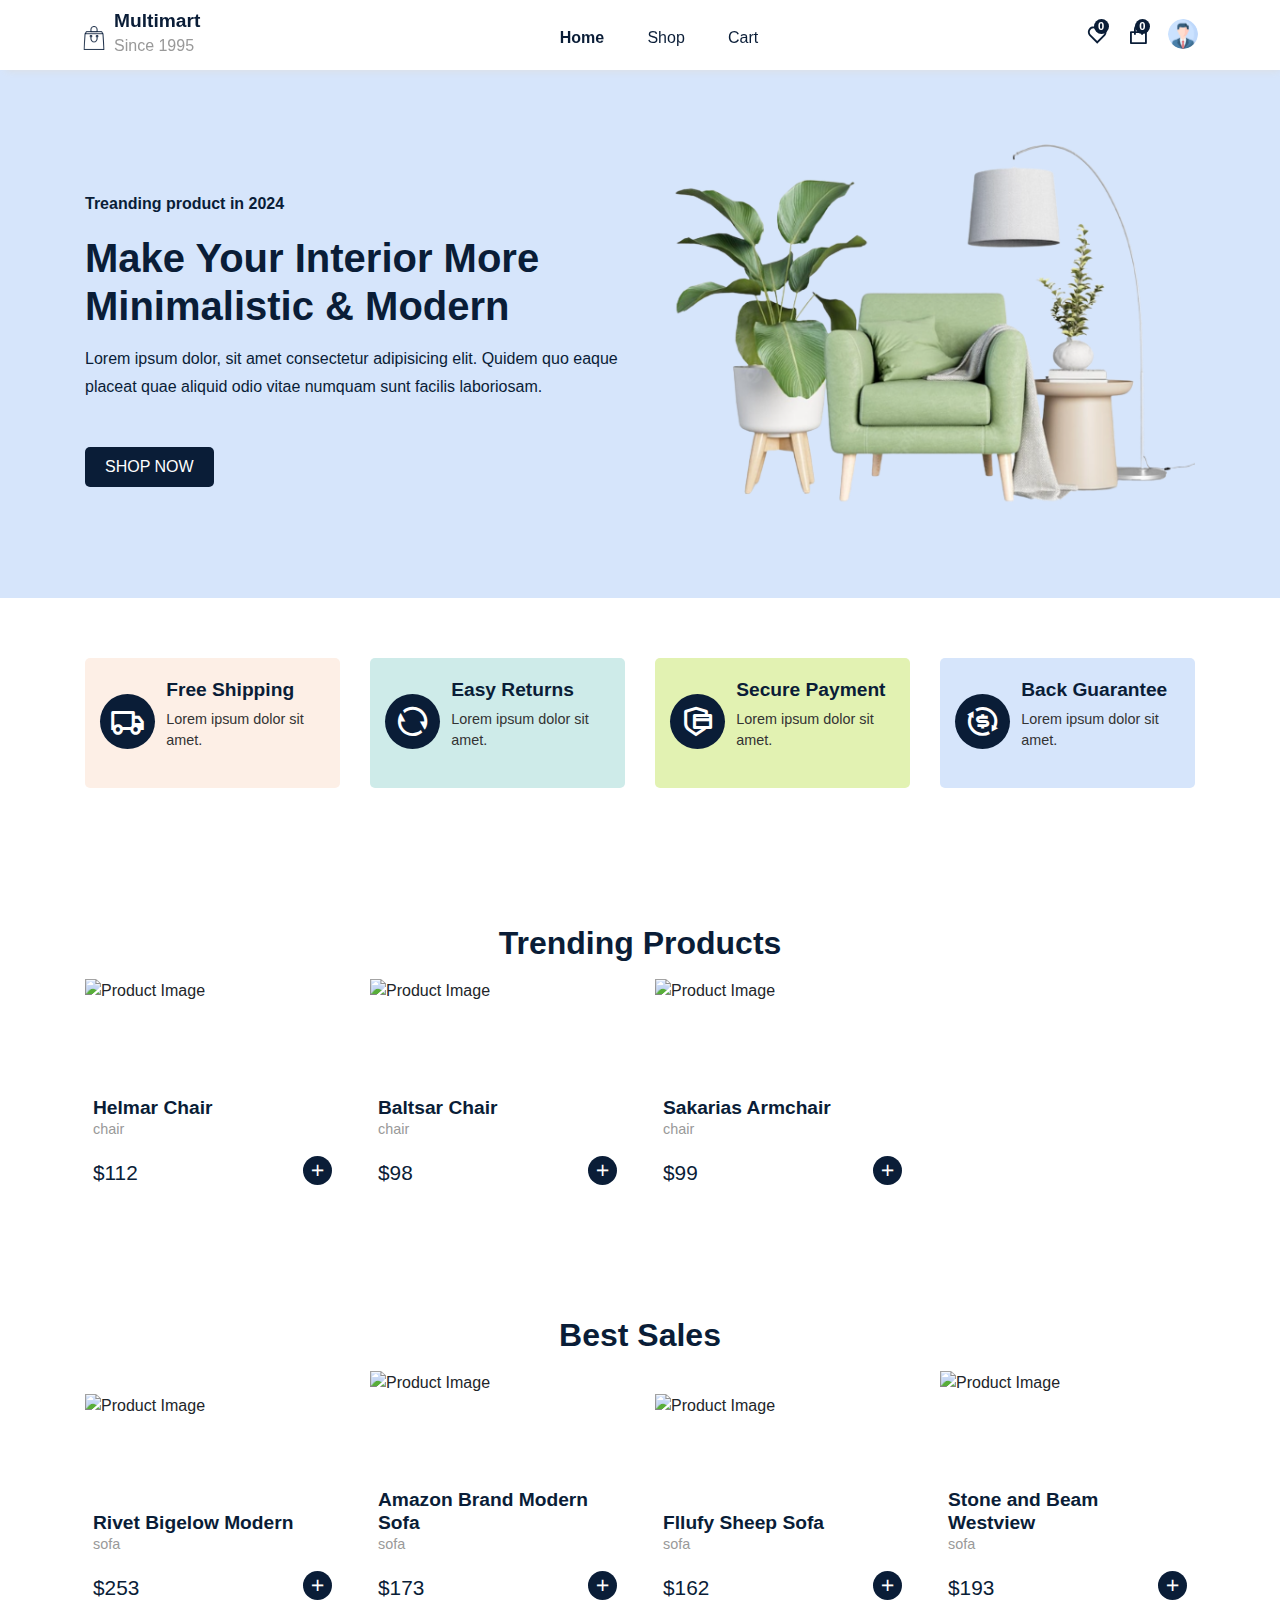
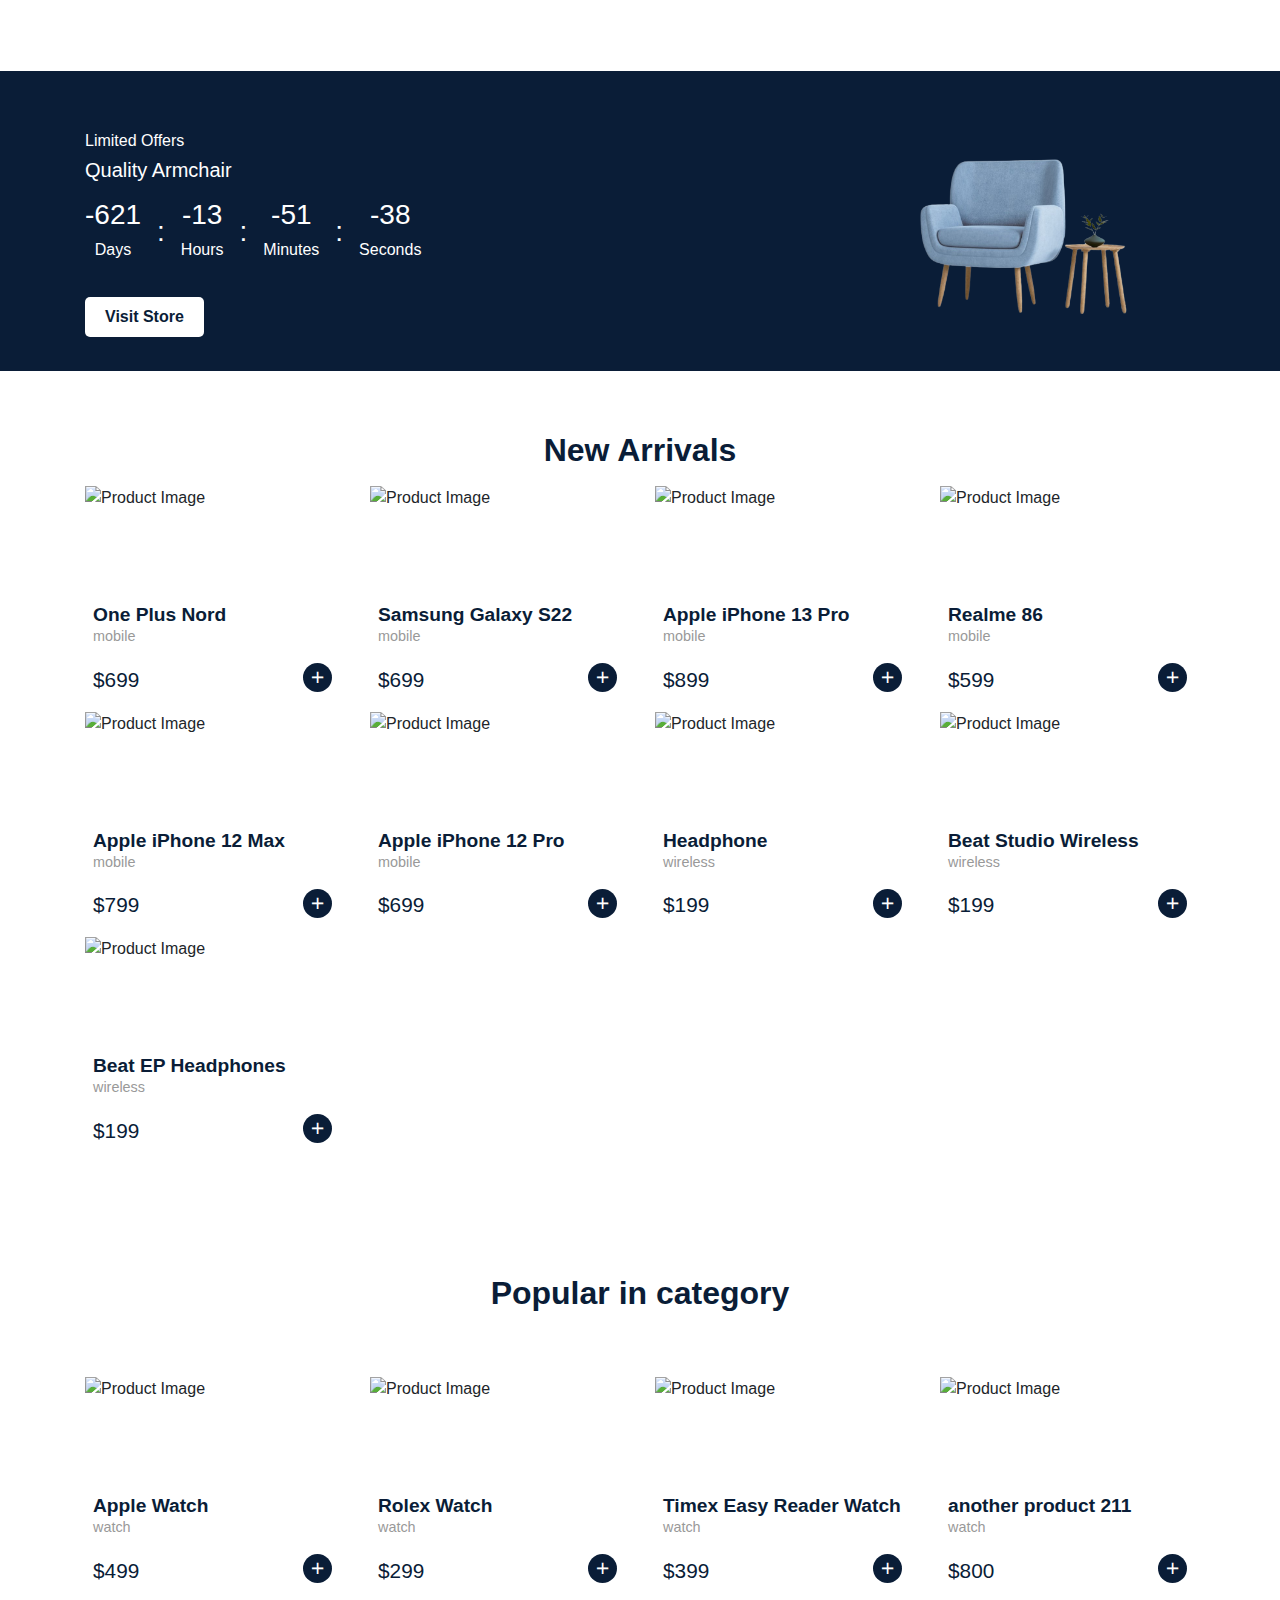
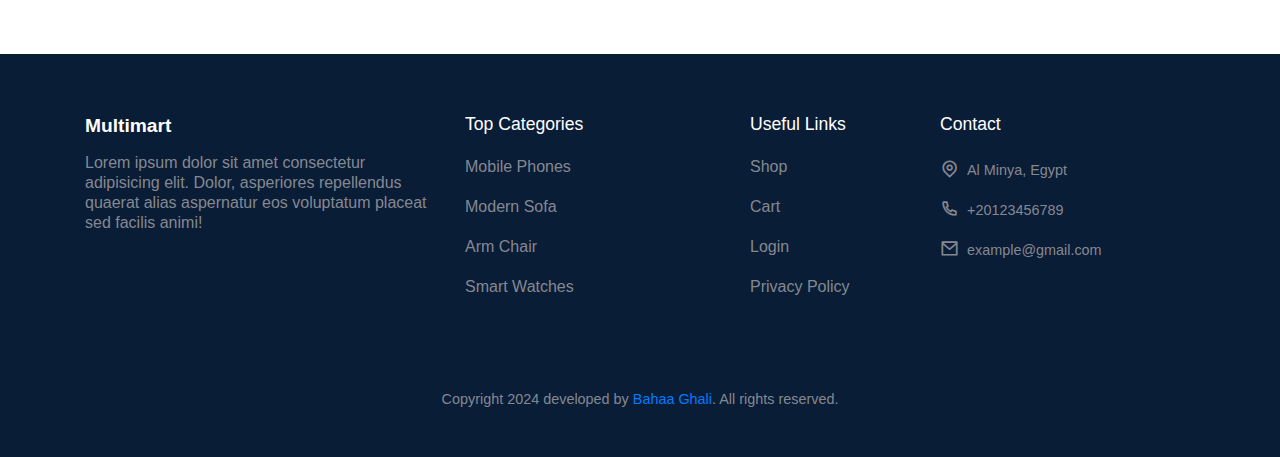
==== index.html @ d494d26a "first commit" ====
<!DOCTYPE html>
<html lang="en">
  <head>
    <meta charset="utf-8" />
    <meta http-equiv="X-UA-Compatible" content="IE=edge" />
    <meta name="viewport" content="width=device-width, initial-scale=1" />
    <title>Multimart</title>

    <link rel="stylesheet" href="./css/styles.css" />

    <!-- Bootstrap -->
    <link href="css/bootstrap-4.3.1.css" rel="stylesheet" />
  </head>
  <body>
    <div id="root">
      <header class="header sticky__header">
        <div class="container">
          <div class="row">
            <div class="nav__wrapper">
              <div class="logo">
                <a class="" href="/"
                  ><img src="./images/eco-logo-a306e1bc.png" alt="Logo" />
                  <div>
                    <h1>Multimart</h1>
                    <p>Since 1995</p>
                  </div></a
                >
              </div>
              <div class="navigation">
                <ul class="menu__links slide-left">
                  <li class="nav__item">
                    <a
                      class="nav_active"
                      href="./index.html"
                      aria-current="page"
                      >Home</a
                    >
                  </li>
                  <li class="nav__item">
                    <a class="" href="./product.html">Shop</a>
                  </li>
                  <li class="nav__item">
                    <a class="" href="./cart.html">Cart</a>
                  </li>
                </ul>
              </div>
              <div class="nav__icons">
                <span class="fav__icon"
                  ><i class="ri-heart-line"></i
                  ><span class="badge">0</span></span
                ><span class="cart__icon"
                  ><i class="ri-shopping-bag-line"></i
                  ><span class="badge">0</span></span
                >
                <div class="profile">
                  <img
                    class="profile__picture"
                    src="[data-uri]"
                    alt="user image"
                  />
                  <div class="profile__actions">
                    <div
                      class="d-flex flex-column align-items-center justify-content-center"
                    >
                      <a class="text-dark" href="/dashboard">Dashboard</a
                      ><a class="text-dark" href="/profile">Profile</a
                      ><span>Logout</span>
                    </div>
                  </div>
                </div>
                <div class="mobile__menu">
                  <span><i class="ri-menu-line"></i></span>
                </div>
              </div>
            </div>
          </div>
        </div>
      </header>
      <main id="main">
        <div class="w-100">
          <section class="hero__section">
            <div class="container">
              <div class="row">
                <div class="col-md-6 col-lg-6">
                  <div class="hero__content">
                    <p class="hero__subtitle">Treanding product in 2024</p>
                    <h2>Make Your Interior More Minimalistic &amp; Modern</h2>
                    <p>
                      Lorem ipsum dolor, sit amet consectetur adipisicing elit.
                      Quidem quo eaque placeat quae aliquid odio vitae numquam
                      sunt facilis laboriosam.
                    </p>
                    <button class="buy__btn">
                      <a href="../product.html">SHOP NOW</a>
                    </button>
                  </div>
                </div>
                <div class="col-md-6 col-lg-6">
                  <div class="hero__image">
                    <img src="./images/hero-img-7826afdb.png" alt="Hero" />
                  </div>
                </div>
              </div>
            </div>
          </section>
          <section class="services">
            <div class="container">
              <div class="row">
                <div class="col-md-4 col-lg-3">
                  <div
                    class="service__item"
                    style="background: rgb(253, 239, 230); transform: none"
                  >
                    <span><i class="ri-truck-line"></i></span>
                    <div>
                      <h3>Free Shipping</h3>
                      <p>Lorem ipsum dolor sit amet.</p>
                    </div>
                  </div>
                </div>
                <div class="col-md-4 col-lg-3">
                  <div
                    class="service__item"
                    style="background: rgb(206, 235, 233); transform: none"
                  >
                    <span><i class="ri-refresh-line"></i></span>
                    <div>
                      <h3>Easy Returns</h3>
                      <p>Lorem ipsum dolor sit amet.</p>
                    </div>
                  </div>
                </div>
                <div class="col-md-4 col-lg-3">
                  <div
                    class="service__item"
                    style="background: rgb(226, 242, 178); transform: none"
                  >
                    <span><i class="ri-secure-payment-line"></i></span>
                    <div>
                      <h3>Secure Payment</h3>
                      <p>Lorem ipsum dolor sit amet.</p>
                    </div>
                  </div>
                </div>
                <div class="col-md-4 col-lg-3">
                  <div
                    class="service__item"
                    style="background: rgb(214, 229, 251); transform: none"
                  >
                    <span><i class="ri-exchange-dollar-line"></i></span>
                    <div>
                      <h3>Back Guarantee</h3>
                      <p>Lorem ipsum dolor sit amet.</p>
                    </div>
                  </div>
                </div>
              </div>
            </div>
          </section>
          <section class="trending__products">
            <div class="container">
              <div class="row">
                <div class="text-center col-lg-12">
                  <h2 class="section__title">Trending Products</h2>
                </div>
                <div class="col-12 col-sm-12 col-md-6 col-lg-3">
                  <div class="product__card mt-2">
                    <a href="./product.html"
                      ><div class="product__img">
                        <img
                          src="https://firebasestorage.googleapis.com/v0/b/e-commerce-91a1b.appspot.com/o/productsImages%2F1693395937665arm-chair-03.jpg?alt=media&amp;token=f6a2b152-800f-4f11-a891-ba147965f013"
                          alt="Product Image"
                        />
                      </div>
                      <div class="p-2 product__info">
                        <h3 class="product__name">Helmar Chair</h3>
                        <p>chair</p>
                      </div></a
                    >
                    <div
                      class="product__card-bottom d-flex align-items-center justify-content-between p-2"
                    >
                      <span class="price">$112</span
                      ><span><i class="ri-add-line"></i></span>
                    </div>
                  </div>
                </div>
                <div class="col-12 col-sm-12 col-md-6 col-lg-3">
                  <div class="product__card mt-2">
                    <a href="./product.html"
                      ><div class="product__img">
                        <img
                          src="https://firebasestorage.googleapis.com/v0/b/e-commerce-91a1b.appspot.com/o/productsImages%2F1693251483175arm-chair-02.jpg?alt=media&amp;token=2dd3f9cd-24d6-4dde-8e09-1a297367a5bf"
                          alt="Product Image"
                        />
                      </div>
                      <div class="p-2 product__info">
                        <h3 class="product__name">Baltsar Chair</h3>
                        <p>chair</p>
                      </div></a
                    >
                    <div
                      class="product__card-bottom d-flex align-items-center justify-content-between p-2"
                    >
                      <span class="price">$98</span
                      ><span><i class="ri-add-line"></i></span>
                    </div>
                  </div>
                </div>
                <div class="col-12 col-sm-12 col-md-6 col-lg-3">
                  <div class="product__card mt-2">
                    <a href="./product.html"
                      ><div class="product__img">
                        <img
                          src="https://firebasestorage.googleapis.com/v0/b/e-commerce-91a1b.appspot.com/o/productsImages%2F1693251686055arm-chair-01.jpg?alt=media&amp;token=fb3a69cb-6d81-46ad-990a-b9d401199bde"
                          alt="Product Image"
                        />
                      </div>
                      <div class="p-2 product__info">
                        <h3 class="product__name">Sakarias Armchair</h3>
                        <p>chair</p>
                      </div></a
                    >
                    <div
                      class="product__card-bottom d-flex align-items-center justify-content-between p-2"
                    >
                      <span class="price">$99</span
                      ><span><i class="ri-add-line"></i></span>
                    </div>
                  </div>
                </div>
              </div>
            </div>
          </section>
          <section class="beat__sales">
            <div class="container">
              <div class="row">
                <div class="text-center col-lg-12">
                  <h2 class="section__title">Best Sales</h2>
                </div>
              </div>
              <div class="align-items-end row">
                <div class="col-12 col-sm-12 col-md-6 col-lg-3">
                  <div class="product__card mt-2">
                    <a href="./product.html"
                      ><div class="product__img">
                        <img
                          src="https://firebasestorage.googleapis.com/v0/b/e-commerce-91a1b.appspot.com/o/productsImages%2F1692961742061double-sofa-02.png?alt=media&amp;token=f8c33480-b002-4319-b727-5184b94c9de2"
                          alt="Product Image"
                        />
                      </div>
                      <div class="p-2 product__info">
                        <h3 class="product__name">Rivet Bigelow Modern</h3>
                        <p>sofa</p>
                      </div></a
                    >
                    <div
                      class="product__card-bottom d-flex align-items-center justify-content-between p-2"
                    >
                      <span class="price">$253</span
                      ><span><i class="ri-add-line"></i></span>
                    </div>
                  </div>
                </div>
                <div class="col-12 col-sm-12 col-md-6 col-lg-3">
                  <div class="product__card mt-2">
                    <a href="./product.html"
                      ><div class="product__img">
                        <img
                          src="https://firebasestorage.googleapis.com/v0/b/e-commerce-91a1b.appspot.com/o/productsImages%2F1692962362845double-sofa-03.png?alt=media&amp;token=ad70284c-a3d9-4fbc-bb5e-ccf4c8d207ca"
                          alt="Product Image"
                        />
                      </div>
                      <div class="p-2 product__info">
                        <h3 class="product__name">Amazon Brand Modern Sofa</h3>
                        <p>sofa</p>
                      </div></a
                    >
                    <div
                      class="product__card-bottom d-flex align-items-center justify-content-between p-2"
                    >
                      <span class="price">$173</span
                      ><span><i class="ri-add-line"></i></span>
                    </div>
                  </div>
                </div>
                <div class="col-12 col-sm-12 col-md-6 col-lg-3">
                  <div class="product__card mt-2">
                    <a href="./product.html"
                      ><div class="product__img">
                        <img
                          src="https://firebasestorage.googleapis.com/v0/b/e-commerce-91a1b.appspot.com/o/productsImages%2F1692962439549single-sofa-01.jpg?alt=media&amp;token=3a311dee-6137-497f-94de-a88d076121fd"
                          alt="Product Image"
                        />
                      </div>
                      <div class="p-2 product__info">
                        <h3 class="product__name">Fllufy Sheep Sofa</h3>
                        <p>sofa</p>
                      </div></a
                    >
                    <div
                      class="product__card-bottom d-flex align-items-center justify-content-between p-2"
                    >
                      <span class="price">$162</span
                      ><span><i class="ri-add-line"></i></span>
                    </div>
                  </div>
                </div>
                <div class="col-12 col-sm-12 col-md-6 col-lg-3">
                  <div class="product__card mt-2">
                    <a href="./product.html"
                      ><div class="product__img">
                        <img
                          src="https://firebasestorage.googleapis.com/v0/b/e-commerce-91a1b.appspot.com/o/productsImages%2F1692961671061double-sofa-01.png?alt=media&amp;token=c4742d11-38fd-4f31-b24f-17ab1e31d6d8"
                          alt="Product Image"
                        />
                      </div>
                      <div class="p-2 product__info">
                        <h3 class="product__name">Stone and Beam Westview</h3>
                        <p>sofa</p>
                      </div></a
                    >
                    <div
                      class="product__card-bottom d-flex align-items-center justify-content-between p-2"
                    >
                      <span class="price">$193</span
                      ><span><i class="ri-add-line"></i></span>
                    </div>
                  </div>
                </div>
              </div>
            </div>
          </section>
          <section class="timer__count">
            <div class="container">
              <div class="row">
                <div class="col-md-12 col-lg-6">
                  <div class="clock__top-content">
                    <h4 class="text-white fs-6 mb-2">Limited Offers</h4>
                    <h3 class="text-white fs-5 mb-3">Quality Armchair</h3>
                  </div>
                  <div class="clock__wrapper d-flex align-items-center gap-3">
                    <div class="clock__data d-flex align-items-center gap-3">
                      <div class="text-center">
                        <h1 class="text-white fs-3" id="offer-days">196</h1>
                        <h5 class="text-white fs-6">Days</h5>
                      </div>
                      <span class="text-white fs-3">:</span>
                    </div>
                    <div class="clock__data d-flex align-items-center gap-3">
                      <div class="text-center">
                        <h1 class="text-white fs-3" id="offer-hours">4</h1>
                        <h5 class="text-white fs-6">Hours</h5>
                      </div>
                      <span class="text-white fs-3">:</span>
                    </div>
                    <div class="clock__data d-flex align-items-center gap-3">
                      <div class="text-center">
                        <h1 class="text-white fs-3" id="offer-minutes">7</h1>
                        <h5 class="text-white fs-6">Minutes</h5>
                      </div>
                      <span class="text-white fs-3">:</span>
                    </div>
                    <div class="clock__data d-flex align-items-center gap-3">
                      <div class="text-center">
                        <h1 class="text-white fs-3" id="offer-seconds">45</h1>
                        <h5 class="text-white fs-6">Seconds</h5>
                      </div>
                    </div>
                  </div>
                  <button class="buy__btn store__btn">
                    <a href="../product.html">Visit Store</a>
                  </button>
                </div>
                <div class="text-end counter__img col-md-6 col-lg-6">
                  <img src="./images/counter-timer-img-c535bdc4.png" alt="" />
                </div>
              </div>
            </div>
          </section>
          <section class="new__arrivals">
            <div class="container">
              <div class="row">
                <div class="text-center col-lg-12">
                  <h2 class="section__title">New Arrivals</h2>
                </div>
              </div>
              <div class="align-items-end row">
                <div class="col-12 col-sm-12 col-md-6 col-lg-3">
                  <div class="product__card mt-2">
                    <a href="./product.html"
                      ><div class="product__img">
                        <img
                          src="https://firebasestorage.googleapis.com/v0/b/e-commerce-91a1b.appspot.com/o/productsImages%2F1693396210504phone-04.jpg?alt=media&amp;token=8b0c11f5-ae0f-47ce-80d2-d763c964e307"
                          alt="Product Image"
                        />
                      </div>
                      <div class="p-2 product__info">
                        <h3 class="product__name">One Plus Nord</h3>
                        <p>mobile</p>
                      </div></a
                    >
                    <div
                      class="product__card-bottom d-flex align-items-center justify-content-between p-2"
                    >
                      <span class="price">$699</span
                      ><span><i class="ri-add-line"></i></span>
                    </div>
                  </div>
                </div>
                <div class="col-12 col-sm-12 col-md-6 col-lg-3">
                  <div class="product__card mt-2">
                    <a href="./product.html"
                      ><div class="product__img">
                        <img
                          src="https://firebasestorage.googleapis.com/v0/b/e-commerce-91a1b.appspot.com/o/productsImages%2F1693430734939phone-06.jpg?alt=media&amp;token=e3c28368-eb04-4455-b480-e70a89002007"
                          alt="Product Image"
                          style="transform: none"
                        />
                      </div>
                      <div class="p-2 product__info">
                        <h3 class="product__name">Samsung Galaxy S22</h3>
                        <p>mobile</p>
                      </div></a
                    >
                    <div
                      class="product__card-bottom d-flex align-items-center justify-content-between p-2"
                    >
                      <span class="price">$699</span
                      ><span><i class="ri-add-line"></i></span>
                    </div>
                  </div>
                </div>
                <div class="col-12 col-sm-12 col-md-6 col-lg-3">
                  <div class="product__card mt-2">
                    <a href="./product.html"
                      ><div class="product__img">
                        <img
                          src="https://firebasestorage.googleapis.com/v0/b/e-commerce-91a1b.appspot.com/o/productsImages%2F1693396280324phone-05.jpg?alt=media&amp;token=99e49997-ab54-41ed-83cc-569118776b0b"
                          alt="Product Image"
                        />
                      </div>
                      <div class="p-2 product__info">
                        <h3 class="product__name">Apple iPhone 13 Pro</h3>
                        <p>mobile</p>
                      </div></a
                    >
                    <div
                      class="product__card-bottom d-flex align-items-center justify-content-between p-2"
                    >
                      <span class="price">$899</span
                      ><span><i class="ri-add-line"></i></span>
                    </div>
                  </div>
                </div>
                <div class="col-12 col-sm-12 col-md-6 col-lg-3">
                  <div class="product__card mt-2">
                    <a href="./product.html"
                      ><div class="product__img">
                        <img
                          src="https://firebasestorage.googleapis.com/v0/b/e-commerce-91a1b.appspot.com/o/productsImages%2F1693396124672phone-03.png?alt=media&amp;token=476181db-13f8-48a9-841e-f10e249ec6bf"
                          alt="Product Image"
                        />
                      </div>
                      <div class="p-2 product__info">
                        <h3 class="product__name">Realme 86</h3>
                        <p>mobile</p>
                      </div></a
                    >
                    <div
                      class="product__card-bottom d-flex align-items-center justify-content-between p-2"
                    >
                      <span class="price">$599</span
                      ><span><i class="ri-add-line"></i></span>
                    </div>
                  </div>
                </div>
                <div class="col-12 col-sm-12 col-md-6 col-lg-3">
                  <div class="product__card mt-2">
                    <a href="./product.html"
                      ><div class="product__img">
                        <img
                          src="https://firebasestorage.googleapis.com/v0/b/e-commerce-91a1b.appspot.com/o/productsImages%2F1693396035411phone-02.jpg?alt=media&amp;token=55eab9e8-fa0e-48db-9dfe-7f6ff5a093e9"
                          alt="Product Image"
                          style="transform: none"
                        />
                      </div>
                      <div class="p-2 product__info">
                        <h3 class="product__name">Apple iPhone 12 Max</h3>
                        <p>mobile</p>
                      </div></a
                    >
                    <div
                      class="product__card-bottom d-flex align-items-center justify-content-between p-2"
                    >
                      <span class="price">$799</span
                      ><span><i class="ri-add-line"></i></span>
                    </div>
                  </div>
                </div>
                <div class="col-12 col-sm-12 col-md-6 col-lg-3">
                  <div class="product__card mt-2">
                    <a href="./product.html"
                      ><div class="product__img">
                        <img
                          src="https://firebasestorage.googleapis.com/v0/b/e-commerce-91a1b.appspot.com/o/productsImages%2F1692962731772phone-01.jpg?alt=media&amp;token=8739773d-3647-4511-84a4-a2b1df0309eb"
                          alt="Product Image"
                          style="transform: none"
                        />
                      </div>
                      <div class="p-2 product__info">
                        <h3 class="product__name">Apple iPhone 12 Pro</h3>
                        <p>mobile</p>
                      </div></a
                    >
                    <div
                      class="product__card-bottom d-flex align-items-center justify-content-between p-2"
                    >
                      <span class="price">$699</span
                      ><span><i class="ri-add-line"></i></span>
                    </div>
                  </div>
                </div>
                <div class="col-12 col-sm-12 col-md-6 col-lg-3">
                  <div class="product__card mt-2">
                    <a href="./product.html"
                      ><div class="product__img">
                        <img
                          src="https://firebasestorage.googleapis.com/v0/b/e-commerce-91a1b.appspot.com/o/productsImages%2F1694712515815levitating-music-headphones-display.jpg?alt=media&amp;token=28e11684-b966-4e1c-b910-54d412231d06"
                          alt="Product Image"
                        />
                      </div>
                      <div class="p-2 product__info">
                        <h3 class="product__name">Headphone</h3>
                        <p>wireless</p>
                      </div></a
                    >
                    <div
                      class="product__card-bottom d-flex align-items-center justify-content-between p-2"
                    >
                      <span class="price">$199</span
                      ><span><i class="ri-add-line"></i></span>
                    </div>
                  </div>
                </div>
                <div class="col-12 col-sm-12 col-md-6 col-lg-3">
                  <div class="product__card mt-2">
                    <a href="./product.html"
                      ><div class="product__img">
                        <img
                          src="https://firebasestorage.googleapis.com/v0/b/e-commerce-91a1b.appspot.com/o/productsImages%2F1693507217628wireless-01.png?alt=media&amp;token=61143fac-0c6b-4430-af24-e46e1b79e07b"
                          alt="Product Image"
                        />
                      </div>
                      <div class="p-2 product__info">
                        <h3 class="product__name">Beat Studio Wireless</h3>
                        <p>wireless</p>
                      </div></a
                    >
                    <div
                      class="product__card-bottom d-flex align-items-center justify-content-between p-2"
                    >
                      <span class="price">$199</span
                      ><span><i class="ri-add-line"></i></span>
                    </div>
                  </div>
                </div>
                <div class="col-12 col-sm-12 col-md-6 col-lg-3">
                  <div class="product__card mt-2">
                    <a href="./product.html"
                      ><div class="product__img">
                        <img
                          src="https://firebasestorage.googleapis.com/v0/b/e-commerce-91a1b.appspot.com/o/productsImages%2F1693507258845wireless-02.png?alt=media&amp;token=541a3668-1acb-4cba-a7ab-2f9d58446cfb"
                          alt="Product Image"
                        />
                      </div>
                      <div class="p-2 product__info">
                        <h3 class="product__name">Beat EP Headphones</h3>
                        <p>wireless</p>
                      </div></a
                    >
                    <div
                      class="product__card-bottom d-flex align-items-center justify-content-between p-2"
                    >
                      <span class="price">$199</span
                      ><span><i class="ri-add-line"></i></span>
                    </div>
                  </div>
                </div>
              </div>
            </div>
          </section>
          <section class="popular__cateory">
            <div class="container">
              <div class="row">
                <div class="text-center mb-5 col-lg-12">
                  <h2 class="section__title">Popular in category</h2>
                </div>
              </div>
              <div class="align-items-end row">
                <div class="col-12 col-sm-12 col-md-6 col-lg-3">
                  <div class="product__card mt-2">
                    <a href="./product.html"
                      ><div class="product__img">
                        <img
                          src="https://firebasestorage.googleapis.com/v0/b/e-commerce-91a1b.appspot.com/o/productsImages%2F1693507155617watch-04.jpg?alt=media&amp;token=14a631c1-f0a3-4c34-8999-838cd32e89a9"
                          alt="Product Image"
                        />
                      </div>
                      <div class="p-2 product__info">
                        <h3 class="product__name">Apple Watch</h3>
                        <p>watch</p>
                      </div></a
                    >
                    <div
                      class="product__card-bottom d-flex align-items-center justify-content-between p-2"
                    >
                      <span class="price">$499</span
                      ><span><i class="ri-add-line"></i></span>
                    </div>
                  </div>
                </div>
                <div class="col-12 col-sm-12 col-md-6 col-lg-3">
                  <div class="product__card mt-2">
                    <a href="./product.html"
                      ><div class="product__img">
                        <img
                          src="https://firebasestorage.googleapis.com/v0/b/e-commerce-91a1b.appspot.com/o/productsImages%2F1693507027622watch-01.jpg?alt=media&amp;token=b935c86a-7508-483d-a2fa-01056c2fee32"
                          alt="Product Image"
                          style="transform: none"
                        />
                      </div>
                      <div class="p-2 product__info">
                        <h3 class="product__name">Rolex Watch</h3>
                        <p>watch</p>
                      </div></a
                    >
                    <div
                      class="product__card-bottom d-flex align-items-center justify-content-between p-2"
                    >
                      <span class="price">$299</span
                      ><span><i class="ri-add-line"></i></span>
                    </div>
                  </div>
                </div>
                <div class="col-12 col-sm-12 col-md-6 col-lg-3">
                  <div class="product__card mt-2">
                    <a href="./product.html"
                      ><div class="product__img">
                        <img
                          src="https://firebasestorage.googleapis.com/v0/b/e-commerce-91a1b.appspot.com/o/productsImages%2F1693507100559watch-02.jpg?alt=media&amp;token=386506f9-48e9-4896-9c64-b60e690fe697"
                          alt="Product Image"
                          style="transform: none"
                        />
                      </div>
                      <div class="p-2 product__info">
                        <h3 class="product__name">Timex Easy Reader Watch</h3>
                        <p>watch</p>
                      </div></a
                    >
                    <div
                      class="product__card-bottom d-flex align-items-center justify-content-between p-2"
                    >
                      <span class="price">$399</span
                      ><span><i class="ri-add-line"></i></span>
                    </div>
                  </div>
                </div>
                <div class="col-12 col-sm-12 col-md-6 col-lg-3">
                  <div class="product__card mt-2">
                    <a href="./product.html"
                      ><div class="product__img">
                        <img
                          src="http://res.cloudinary.com/dtvbuahbi/image/upload/v1699961583/fchqu28mfbavyobebj1i.jpg"
                          alt="Product Image"
                        />
                      </div>
                      <div class="p-2 product__info">
                        <h3 class="product__name">another product 211</h3>
                        <p>watch</p>
                      </div></a
                    >
                    <div
                      class="product__card-bottom d-flex align-items-center justify-content-between p-2"
                    >
                      <span class="price">$800</span
                      ><span><i class="ri-add-line"></i></span>
                    </div>
                  </div>
                </div>
              </div>
            </div>
          </section>
        </div>
      </main>
      <footer>
        <div class="container">
          <div class="row">
            <div class="mb-4 col-md-6 col-lg-4">
              <div class="logo">
                <div><h1 class="text-white">Multimart</h1></div>
              </div>
              <p class="footer__text mt-3">
                Lorem ipsum dolor sit amet consectetur adipisicing elit. Dolor,
                asperiores repellendus quaerat alias aspernatur eos voluptatum
                placeat sed facilis animi!
              </p>
            </div>
            <div class="mb-4 col-md-3 col-lg-3">
              <div class="footer__quick-links">
                <h4 class="footer__quick-title">Top Categories</h4>
                <ul class="mt-3 list-group">
                  <li class="p-0 border-0 mb-3 list-group-item">
                    <a href="/index.html">Mobile Phones</a>
                  </li>
                  <li class="p-0 border-0 mb-3 list-group-item">
                    <a href="/index.html">Modern Sofa</a>
                  </li>
                  <li class="p-0 border-0 mb-3 list-group-item">
                    <a href="/index.html">Arm Chair</a>
                  </li>
                  <li class="p-0 border-0 mb-3 list-group-item">
                    <a href="/index.html">Smart Watches</a>
                  </li>
                </ul>
              </div>
            </div>
            <div class="mb-4 col-md-3 col-lg-2">
              <div class="footer__quick-links">
                <h4 class="footer__quick-title">Useful Links</h4>
                <ul class="mt-3 list-group">
                  <li class="p-0 border-0 mb-3 list-group-item">
                    <a href="./shop.html">Shop</a>
                  </li>
                  <li class="p-0 border-0 mb-3 list-group-item">
                    <a href="./cart.html">Cart</a>
                  </li>
                  <li class="p-0 border-0 mb-3 list-group-item">
                    <a href="#">Login</a>
                  </li>
                  <li class="p-0 border-0 mb-3 list-group-item">
                    <a href="/index.html">Privacy Policy</a>
                  </li>
                </ul>
              </div>
            </div>
            <div class="mb-4 col-lg-3">
              <div class="footer__quick-links">
                <h4 class="footer__quick-title">Contact</h4>
                <ul class="mt-3 footer__contact list-group">
                  <li
                    class="p-0 border-0 mb-2 d-flex align-items-center gap-2 list-group-item"
                  >
                    <span><i class="ri-map-pin-line"></i></span>
                    <p>Al Minya, Egypt</p>
                  </li>
                  <li
                    class="p-0 border-0 mb-2 d-flex align-items-center gap-2 list-group-item"
                  >
                    <span><i class="ri-phone-line"></i></span>
                    <p>+20123456789</p>
                  </li>
                  <li
                    class="p-0 border-0 mb-2 d-flex align-items-center gap-2 list-group-item"
                  >
                    <span><i class="ri-mail-line"></i></span>
                    <p>example@gmail.com</p>
                  </li>
                </ul>
              </div>
            </div>
            <div class="col-lg-12">
              <p class="footer__copyright">
                Copyright 2024 developed by
                <a target="_blank" href="https://bahaaghali000.vercel.app/"
                  >Bahaa Ghali</a
                >. All rights reserved.
              </p>
            </div>
          </div>
        </div>
      </footer>
    </div>

    <script src="./js/script.js"></script>

    <!-- jQuery (necessary for Bootstrap's JavaScript plugins) -->
    <script src="js/jquery-3.3.1.min.js"></script>

    <!-- Include all compiled plugins (below), or include individual files as needed -->
    <script src="js/popper.min.js"></script>
    <script src="js/bootstrap-4.3.1.js"></script>
  </body>
</html>
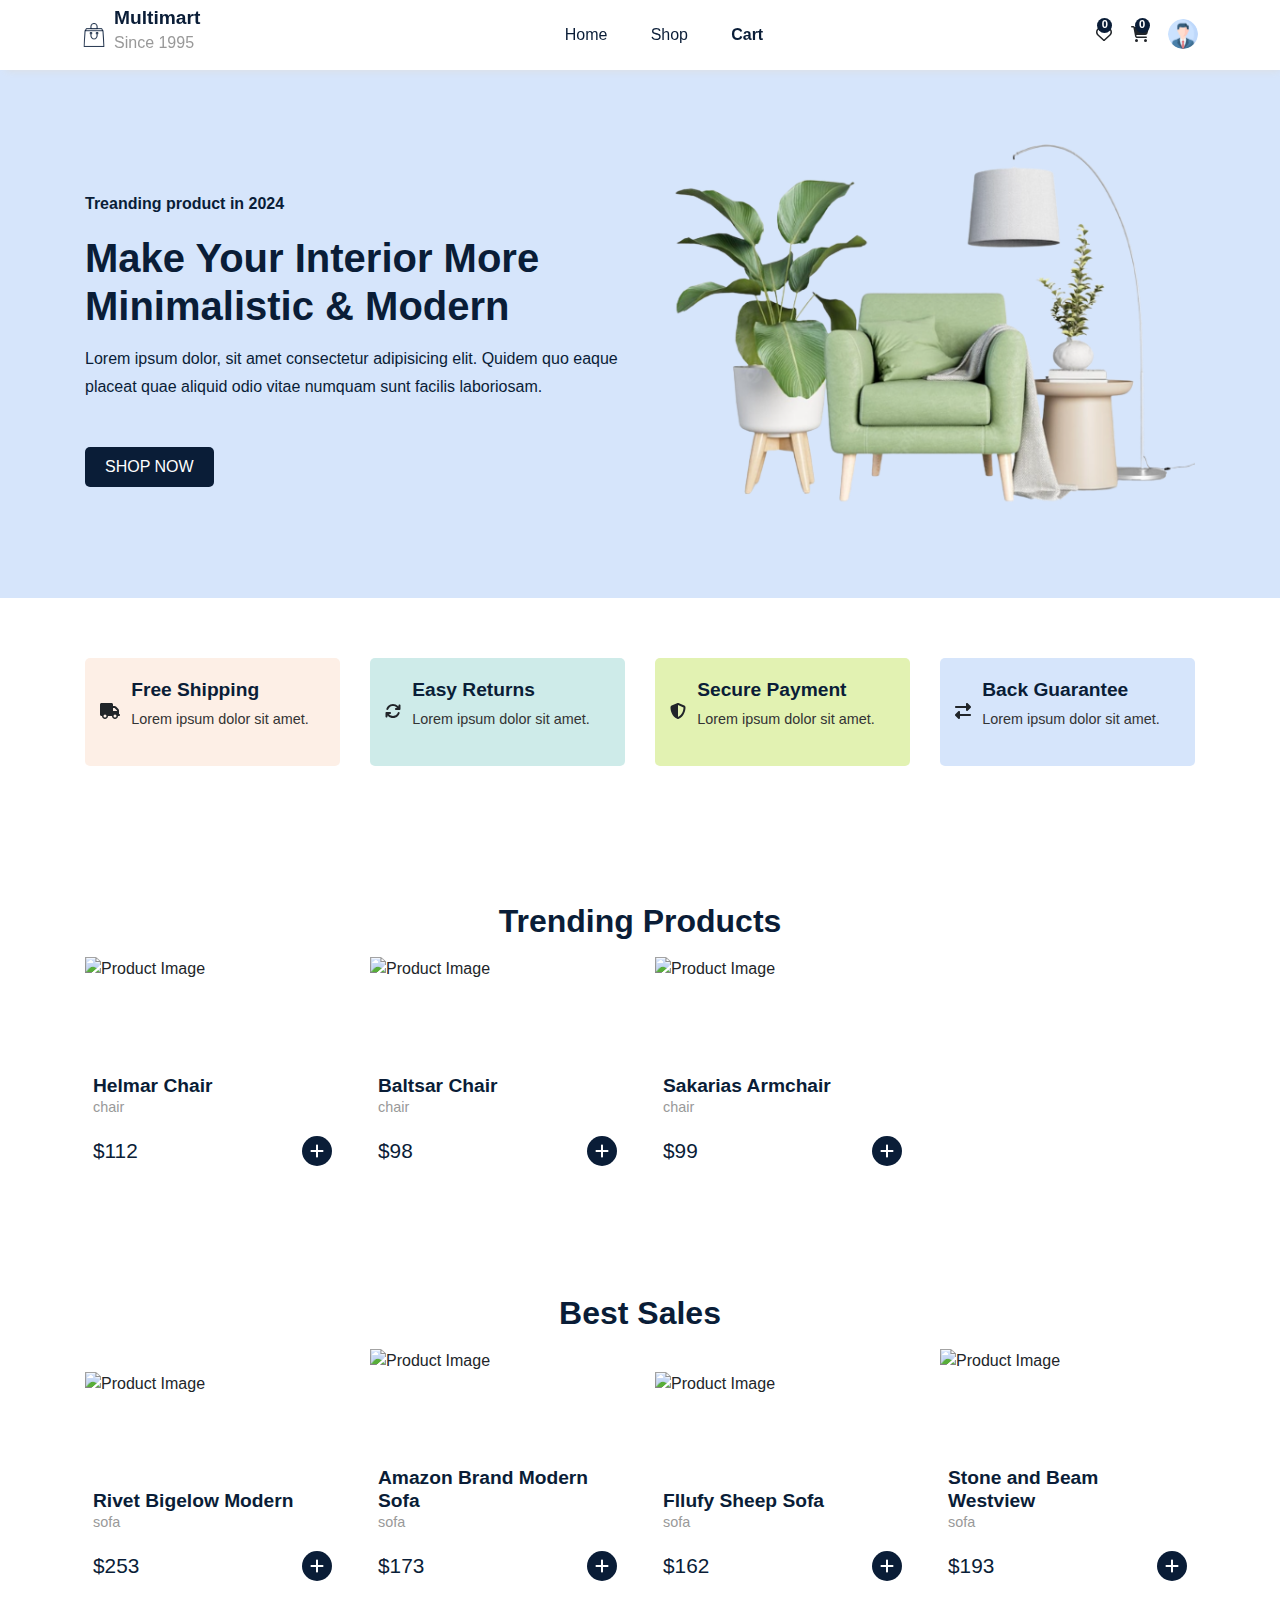
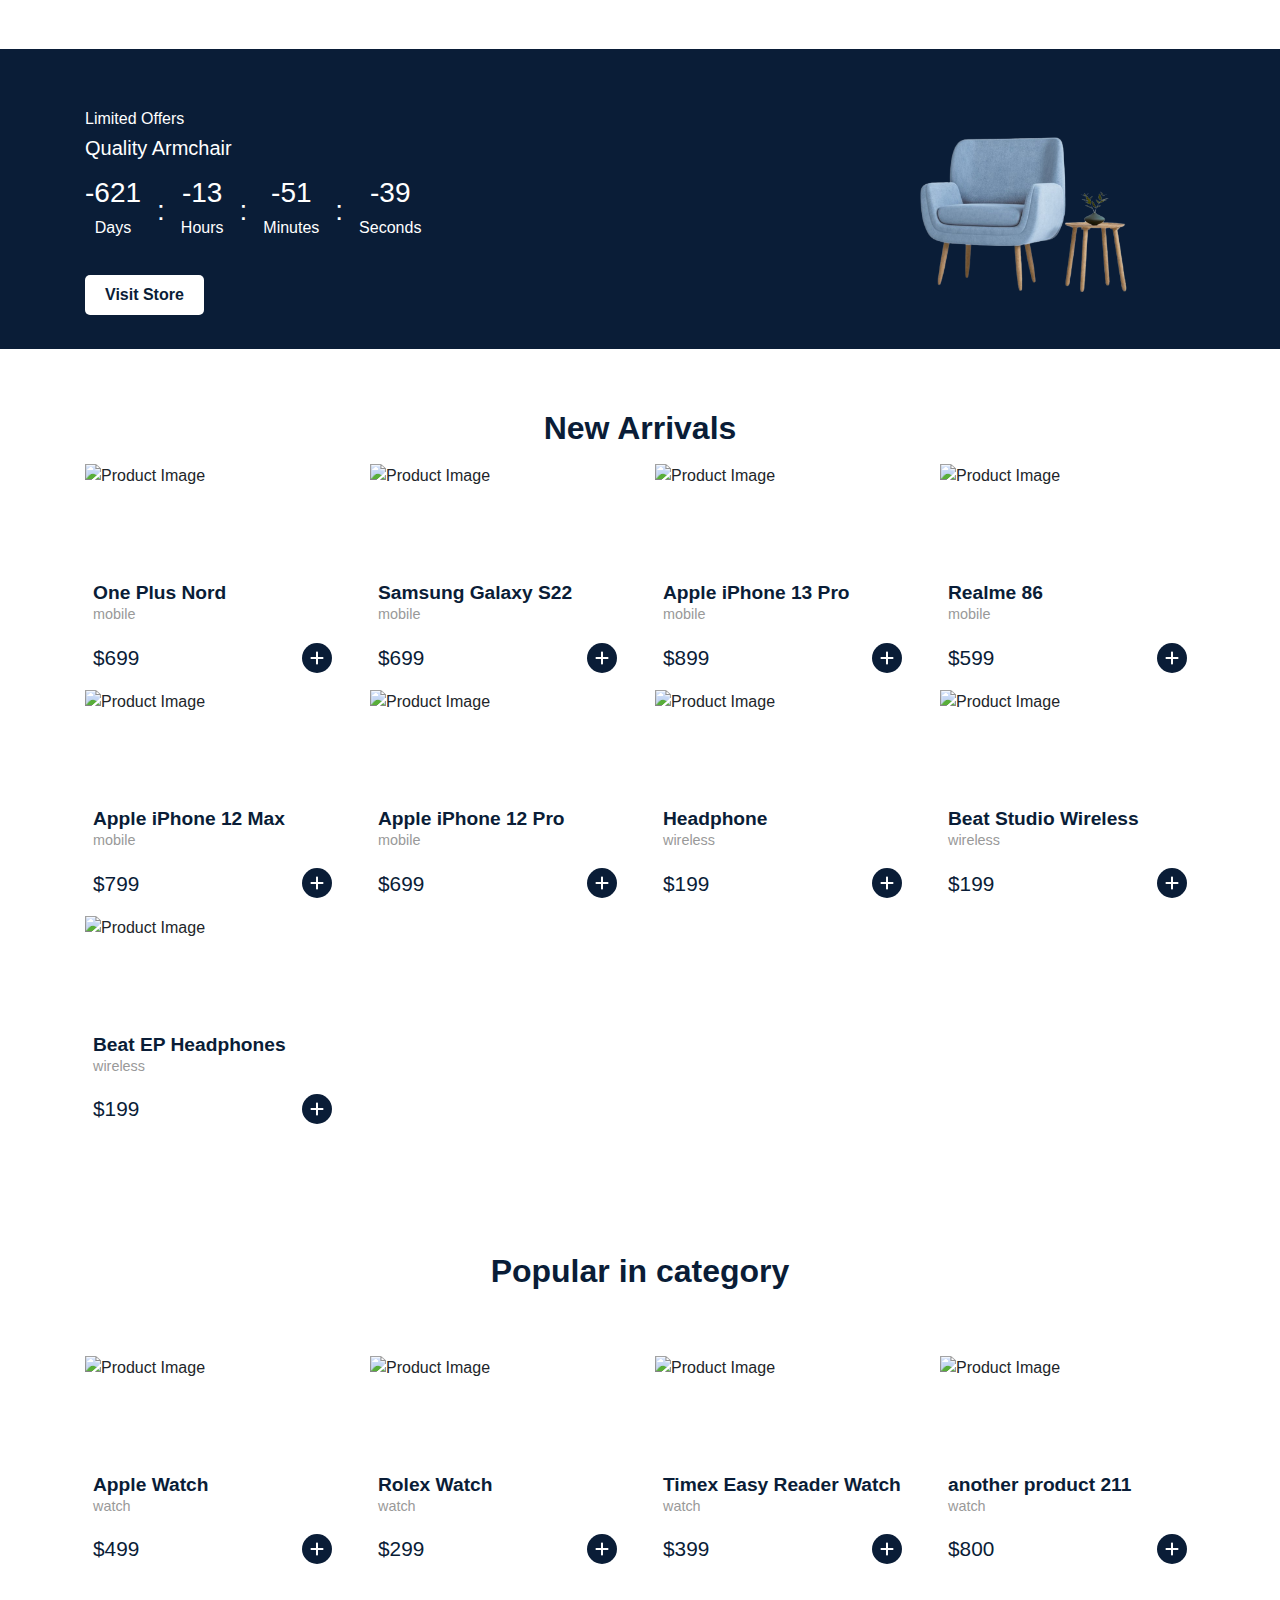
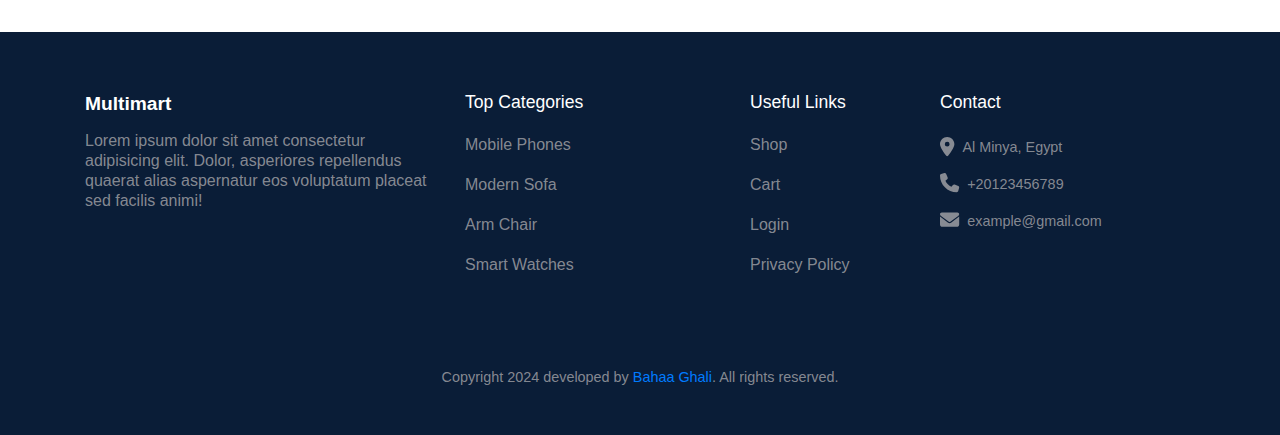
==== commit 6c6112cd: "Add FontAwesome icons" ====
--- a/index.html
+++ b/index.html
@@ -7,6 +7,7 @@
     <title>Multimart</title>
 
     <link rel="stylesheet" href="./css/styles.css" />
+    <link rel="stylesheet" href="./css/all.min.css" />
 
     <!-- Bootstrap -->
     <link href="css/bootstrap-4.3.1.css" rel="stylesheet" />
@@ -29,27 +30,24 @@
               <div class="navigation">
                 <ul class="menu__links slide-left">
                   <li class="nav__item">
-                    <a
-                      class="nav_active"
-                      href="./index.html"
-                      aria-current="page"
-                      >Home</a
-                    >
+                    <a class="" href="./index.html">Home</a>
                   </li>
                   <li class="nav__item">
-                    <a class="" href="./product.html">Shop</a>
+                    <a class="" href="./shop.html">Shop</a>
                   </li>
                   <li class="nav__item">
-                    <a class="" href="./cart.html">Cart</a>
+                    <a class="nav_active" href="./cart.html" aria-current="page"
+                      >Cart</a
+                    >
                   </li>
                 </ul>
               </div>
               <div class="nav__icons">
                 <span class="fav__icon"
-                  ><i class="ri-heart-line"></i
+                  ><i class="fa-regular fa-heart"></i
                   ><span class="badge">0</span></span
                 ><span class="cart__icon"
-                  ><i class="ri-shopping-bag-line"></i
+                  ><i class="fa-solid fa-cart-shopping"></i
                   ><span class="badge">0</span></span
                 >
                 <div class="profile">
@@ -57,14 +55,14 @@
                     class="profile__picture"
                     src="[data-uri]"
                     alt="user image"
+                    style="transform: none"
                   />
                   <div class="profile__actions">
                     <div
                       class="d-flex flex-column align-items-center justify-content-center"
                     >
-                      <a class="text-dark" href="/dashboard">Dashboard</a
-                      ><a class="text-dark" href="/profile">Profile</a
-                      ><span>Logout</span>
+                      <a class="text-dark" href="/signup">Sign up</a
+                      ><a class="text-dark" href="/login">Login</a>
                     </div>
                   </div>
                 </div>
@@ -91,7 +89,7 @@
                       sunt facilis laboriosam.
                     </p>
                     <button class="buy__btn">
-                      <a href="../product.html">SHOP NOW</a>
+                      <a href="./shop.html">SHOP NOW</a>
                     </button>
                   </div>
                 </div>
@@ -111,7 +109,7 @@
                     class="service__item"
                     style="background: rgb(253, 239, 230); transform: none"
                   >
-                    <span><i class="ri-truck-line"></i></span>
+                    <span><i class="fa-solid fa-truck"></i></span>
                     <div>
                       <h3>Free Shipping</h3>
                       <p>Lorem ipsum dolor sit amet.</p>
@@ -123,7 +121,7 @@
                     class="service__item"
                     style="background: rgb(206, 235, 233); transform: none"
                   >
-                    <span><i class="ri-refresh-line"></i></span>
+                    <span><i class="fa-solid fa-arrows-rotate"></i></span>
                     <div>
                       <h3>Easy Returns</h3>
                       <p>Lorem ipsum dolor sit amet.</p>
@@ -135,7 +133,7 @@
                     class="service__item"
                     style="background: rgb(226, 242, 178); transform: none"
                   >
-                    <span><i class="ri-secure-payment-line"></i></span>
+                    <span><i class="fa-solid fa-shield-halved"></i></span>
                     <div>
                       <h3>Secure Payment</h3>
                       <p>Lorem ipsum dolor sit amet.</p>
@@ -147,7 +145,7 @@
                     class="service__item"
                     style="background: rgb(214, 229, 251); transform: none"
                   >
-                    <span><i class="ri-exchange-dollar-line"></i></span>
+                    <span><i class="fa-solid fa-right-left"></i></span>
                     <div>
                       <h3>Back Guarantee</h3>
                       <p>Lorem ipsum dolor sit amet.</p>
@@ -181,7 +179,9 @@
                       class="product__card-bottom d-flex align-items-center justify-content-between p-2"
                     >
                       <span class="price">$112</span
-                      ><span><i class="ri-add-line"></i></span>
+                      ><span class="add__product-icon"
+                        ><i class="fa-solid fa-plus"></i
+                      ></span>
                     </div>
                   </div>
                 </div>
@@ -203,7 +203,9 @@
                       class="product__card-bottom d-flex align-items-center justify-content-between p-2"
                     >
                       <span class="price">$98</span
-                      ><span><i class="ri-add-line"></i></span>
+                      ><span class="add__product-icon"
+                        ><i class="fa-solid fa-plus"></i
+                      ></span>
                     </div>
                   </div>
                 </div>
@@ -225,7 +227,9 @@
                       class="product__card-bottom d-flex align-items-center justify-content-between p-2"
                     >
                       <span class="price">$99</span
-                      ><span><i class="ri-add-line"></i></span>
+                      ><span class="add__product-icon"
+                        ><i class="fa-solid fa-plus"></i
+                      ></span>
                     </div>
                   </div>
                 </div>
@@ -258,7 +262,9 @@
                       class="product__card-bottom d-flex align-items-center justify-content-between p-2"
                     >
                       <span class="price">$253</span
-                      ><span><i class="ri-add-line"></i></span>
+                      ><span class="add__product-icon"
+                        ><i class="fa-solid fa-plus"></i
+                      ></span>
                     </div>
                   </div>
                 </div>
@@ -280,7 +286,9 @@
                       class="product__card-bottom d-flex align-items-center justify-content-between p-2"
                     >
                       <span class="price">$173</span
-                      ><span><i class="ri-add-line"></i></span>
+                      ><span class="add__product-icon"
+                        ><i class="fa-solid fa-plus"></i
+                      ></span>
                     </div>
                   </div>
                 </div>
@@ -302,7 +310,9 @@
                       class="product__card-bottom d-flex align-items-center justify-content-between p-2"
                     >
                       <span class="price">$162</span
-                      ><span><i class="ri-add-line"></i></span>
+                      ><span class="add__product-icon"
+                        ><i class="fa-solid fa-plus"></i
+                      ></span>
                     </div>
                   </div>
                 </div>
@@ -324,7 +334,9 @@
                       class="product__card-bottom d-flex align-items-center justify-content-between p-2"
                     >
                       <span class="price">$193</span
-                      ><span><i class="ri-add-line"></i></span>
+                      ><span class="add__product-icon"
+                        ><i class="fa-solid fa-plus"></i
+                      ></span>
                     </div>
                   </div>
                 </div>
@@ -404,7 +416,9 @@
                       class="product__card-bottom d-flex align-items-center justify-content-between p-2"
                     >
                       <span class="price">$699</span
-                      ><span><i class="ri-add-line"></i></span>
+                      ><span class="add__product-icon"
+                        ><i class="fa-solid fa-plus"></i
+                      ></span>
                     </div>
                   </div>
                 </div>
@@ -427,7 +441,9 @@
                       class="product__card-bottom d-flex align-items-center justify-content-between p-2"
                     >
                       <span class="price">$699</span
-                      ><span><i class="ri-add-line"></i></span>
+                      ><span class="add__product-icon"
+                        ><i class="fa-solid fa-plus"></i
+                      ></span>
                     </div>
                   </div>
                 </div>
@@ -449,7 +465,9 @@
                       class="product__card-bottom d-flex align-items-center justify-content-between p-2"
                     >
                       <span class="price">$899</span
-                      ><span><i class="ri-add-line"></i></span>
+                      ><span class="add__product-icon"
+                        ><i class="fa-solid fa-plus"></i
+                      ></span>
                     </div>
                   </div>
                 </div>
@@ -471,7 +489,9 @@
                       class="product__card-bottom d-flex align-items-center justify-content-between p-2"
                     >
                       <span class="price">$599</span
-                      ><span><i class="ri-add-line"></i></span>
+                      ><span class="add__product-icon"
+                        ><i class="fa-solid fa-plus"></i
+                      ></span>
                     </div>
                   </div>
                 </div>
@@ -494,7 +514,9 @@
                       class="product__card-bottom d-flex align-items-center justify-content-between p-2"
                     >
                       <span class="price">$799</span
-                      ><span><i class="ri-add-line"></i></span>
+                      ><span class="add__product-icon"
+                        ><i class="fa-solid fa-plus"></i
+                      ></span>
                     </div>
                   </div>
                 </div>
@@ -517,7 +539,9 @@
                       class="product__card-bottom d-flex align-items-center justify-content-between p-2"
                     >
                       <span class="price">$699</span
-                      ><span><i class="ri-add-line"></i></span>
+                      ><span class="add__product-icon"
+                        ><i class="fa-solid fa-plus"></i
+                      ></span>
                     </div>
                   </div>
                 </div>
@@ -539,7 +563,9 @@
                       class="product__card-bottom d-flex align-items-center justify-content-between p-2"
                     >
                       <span class="price">$199</span
-                      ><span><i class="ri-add-line"></i></span>
+                      ><span class="add__product-icon"
+                        ><i class="fa-solid fa-plus"></i
+                      ></span>
                     </div>
                   </div>
                 </div>
@@ -561,7 +587,9 @@
                       class="product__card-bottom d-flex align-items-center justify-content-between p-2"
                     >
                       <span class="price">$199</span
-                      ><span><i class="ri-add-line"></i></span>
+                      ><span class="add__product-icon"
+                        ><i class="fa-solid fa-plus"></i
+                      ></span>
                     </div>
                   </div>
                 </div>
@@ -583,7 +611,9 @@
                       class="product__card-bottom d-flex align-items-center justify-content-between p-2"
                     >
                       <span class="price">$199</span
-                      ><span><i class="ri-add-line"></i></span>
+                      ><span class="add__product-icon"
+                        ><i class="fa-solid fa-plus"></i
+                      ></span>
                     </div>
                   </div>
                 </div>
@@ -616,7 +646,9 @@
                       class="product__card-bottom d-flex align-items-center justify-content-between p-2"
                     >
                       <span class="price">$499</span
-                      ><span><i class="ri-add-line"></i></span>
+                      ><span class="add__product-icon"
+                        ><i class="fa-solid fa-plus"></i
+                      ></span>
                     </div>
                   </div>
                 </div>
@@ -639,7 +671,9 @@
                       class="product__card-bottom d-flex align-items-center justify-content-between p-2"
                     >
                       <span class="price">$299</span
-                      ><span><i class="ri-add-line"></i></span>
+                      ><span class="add__product-icon"
+                        ><i class="fa-solid fa-plus"></i
+                      ></span>
                     </div>
                   </div>
                 </div>
@@ -662,7 +696,9 @@
                       class="product__card-bottom d-flex align-items-center justify-content-between p-2"
                     >
                       <span class="price">$399</span
-                      ><span><i class="ri-add-line"></i></span>
+                      ><span class="add__product-icon"
+                        ><i class="fa-solid fa-plus"></i
+                      ></span>
                     </div>
                   </div>
                 </div>
@@ -684,7 +720,9 @@
                       class="product__card-bottom d-flex align-items-center justify-content-between p-2"
                     >
                       <span class="price">$800</span
-                      ><span><i class="ri-add-line"></i></span>
+                      ><span class="add__product-icon"
+                        ><i class="fa-solid fa-plus"></i
+                      ></span>
                     </div>
                   </div>
                 </div>
@@ -751,19 +789,19 @@
                   <li
                     class="p-0 border-0 mb-2 d-flex align-items-center gap-2 list-group-item"
                   >
-                    <span><i class="ri-map-pin-line"></i></span>
+                    <span><i class="fa-solid fa-location-dot"></i></span>
                     <p>Al Minya, Egypt</p>
                   </li>
                   <li
                     class="p-0 border-0 mb-2 d-flex align-items-center gap-2 list-group-item"
                   >
-                    <span><i class="ri-phone-line"></i></span>
+                    <span><i class="fa-solid fa-phone"></i></span>
                     <p>+20123456789</p>
                   </li>
                   <li
                     class="p-0 border-0 mb-2 d-flex align-items-center gap-2 list-group-item"
                   >
-                    <span><i class="ri-mail-line"></i></span>
+                    <span><i class="fa-solid fa-envelope"></i></span>
                     <p>example@gmail.com</p>
                   </li>
                 </ul>
@@ -783,6 +821,7 @@
     </div>
 
     <script src="./js/script.js"></script>
+    <script src="./js/all.min.js"></script>
 
     <!-- jQuery (necessary for Bootstrap's JavaScript plugins) -->
     <script src="js/jquery-3.3.1.min.js"></script>
--- a/css/styles.css
+++ b/css/styles.css
@@ -416,12 +416,17 @@
   color: var(--primary-color);
   font-weight: 500;
 }
-.product__card-bottom span i {
-  font-size: 1.2rem;
+.product__card-bottom .add__product-icon {
+  /* font-size: 1.2rem; */
   padding: 5px;
   background: var(--primary-color);
   border-radius: 50%;
   color: #fff;
+  width: 30px;
+  height: 30px;
+  display: flex;
+  align-items: center;
+  justify-content: center;
 }
 @media screen and (max-width: 992px) {
   .clock__wrapper {
@@ -526,7 +531,7 @@
   font-size: 1.8rem;
   margin-bottom: 10px;
 }
-.product__rating span i {
+.product__rating .star {
   color: coral;
 }
 .product__price {
@@ -576,7 +581,7 @@
   font-weight: 600;
   margin-top: 30px;
 }
-.fav i {
+.fav  {
   font-size: 1.4rem;
   color: var(--primary-color);
   cursor: pointer;
--- a/css/all.min.css
+++ b/css/all.min.css
@@ -0,0 +1,9 @@
+/*!
+ * Font Awesome Free 6.5.1 by @fontawesome - https://fontawesome.com
+ * License - https://fontawesome.com/license/free (Icons: CC BY 4.0, Fonts: SIL OFL 1.1, Code: MIT License)
+ * Copyright 2023 Fonticons, Inc.
+ */
+.fa{font-family:var(--fa-style-family,"Font Awesome 6 Free");font-weight:var(--fa-style,900)}.fa,.fa-brands,.fa-classic,.fa-regular,.fa-sharp,.fa-solid,.fab,.far,.fas{-moz-osx-font-smoothing:grayscale;-webkit-font-smoothing:antialiased;display:var(--fa-display,inline-block);font-style:normal;font-variant:normal;line-height:1;text-rendering:auto}.fa-classic,.fa-regular,.fa-solid,.far,.fas{font-family:"Font Awesome 6 Free"}.fa-brands,.fab{font-family:"Font Awesome 6 Brands"}.fa-1x{font-size:1em}.fa-2x{font-size:2em}.fa-3x{font-size:3em}.fa-4x{font-size:4em}.fa-5x{font-size:5em}.fa-6x{font-size:6em}.fa-7x{font-size:7em}.fa-8x{font-size:8em}.fa-9x{font-size:9em}.fa-10x{font-size:10em}.fa-2xs{font-size:.625em;line-height:.1em;vertical-align:.225em}.fa-xs{font-size:.75em;line-height:.08333em;vertical-align:.125em}.fa-sm{font-size:.875em;line-height:.07143em;vertical-align:.05357em}.fa-lg{font-size:1.25em;line-height:.05em;vertical-align:-.075em}.fa-xl{font-size:1.5em;line-height:.04167em;vertical-align:-.125em}.fa-2xl{font-size:2em;line-height:.03125em;vertical-align:-.1875em}.fa-fw{text-align:center;width:1.25em}.fa-ul{list-style-type:none;margin-left:var(--fa-li-margin,2.5em);padding-left:0}.fa-ul>li{position:relative}.fa-li{left:calc(var(--fa-li-width, 2em)*-1);position:absolute;text-align:center;width:var(--fa-li-width,2em);line-height:inherit}.fa-border{border-radius:var(--fa-border-radius,.1em);border:var(--fa-border-width,.08em) var(--fa-border-style,solid) var(--fa-border-color,#eee);padding:var(--fa-border-padding,.2em .25em .15em)}.fa-pull-left{float:left;margin-right:var(--fa-pull-margin,.3em)}.fa-pull-right{float:right;margin-left:var(--fa-pull-margin,.3em)}.fa-beat{-webkit-animation-name:fa-beat;animation-name:fa-beat;-webkit-animation-delay:var(--fa-animation-delay,0s);animation-delay:var(--fa-animation-delay,0s);-webkit-animation-direction:var(--fa-animation-direction,normal);animation-direction:var(--fa-animation-direction,normal);-webkit-animation-duration:var(--fa-animation-duration,1s);animation-duration:var(--fa-animation-duration,1s);-webkit-animation-iteration-count:var(--fa-animation-iteration-count,infinite);animation-iteration-count:var(--fa-animation-iteration-count,infinite);-webkit-animation-timing-function:var(--fa-animation-timing,ease-in-out);animation-timing-function:var(--fa-animation-timing,ease-in-out)}.fa-bounce{-webkit-animation-name:fa-bounce;animation-name:fa-bounce;-webkit-animation-delay:var(--fa-animation-delay,0s);animation-delay:var(--fa-animation-delay,0s);-webkit-animation-direction:var(--fa-animation-direction,normal);animation-direction:var(--fa-animation-direction,normal);-webkit-animation-duration:var(--fa-animation-duration,1s);animation-duration:var(--fa-animation-duration,1s);-webkit-animation-iteration-count:var(--fa-animation-iteration-count,infinite);animation-iteration-count:var(--fa-animation-iteration-count,infinite);-webkit-animation-timing-function:var(--fa-animation-timing,cubic-bezier(.28,.84,.42,1));animation-timing-function:var(--fa-animation-timing,cubic-bezier(.28,.84,.42,1))}.fa-fade{-webkit-animation-name:fa-fade;animation-name:fa-fade;-webkit-animation-iteration-count:var(--fa-animation-iteration-count,infinite);animation-iteration-count:var(--fa-animation-iteration-count,infinite);-webkit-animation-timing-function:var(--fa-animation-timing,cubic-bezier(.4,0,.6,1));animation-timing-function:var(--fa-animation-timing,cubic-bezier(.4,0,.6,1))}.fa-beat-fade,.fa-fade{-webkit-animation-delay:var(--fa-animation-delay,0s);animation-delay:var(--fa-animation-delay,0s);-webkit-animation-direction:var(--fa-animation-direction,normal);animation-direction:var(--fa-animation-direction,normal);-webkit-animation-duration:var(--fa-animation-duration,1s);animation-duration:var(--fa-animation-duration,1s)}.fa-beat-fade{-webkit-animation-name:fa-beat-fade;animation-name:fa-beat-fade;-webkit-animation-iteration-count:var(--fa-animation-iteration-count,infinite);animation-iteration-count:var(--fa-animation-iteration-count,infinite);-webkit-animation-timing-function:var(--fa-animation-timing,cubic-bezier(.4,0,.6,1));animation-timing-function:var(--fa-animation-timing,cubic-bezier(.4,0,.6,1))}.fa-flip{-webkit-animation-name:fa-flip;animation-name:fa-flip;-webkit-animation-delay:var(--fa-animation-delay,0s);animation-delay:var(--fa-animation-delay,0s);-webkit-animation-direction:var(--fa-animation-direction,normal);animation-direction:var(--fa-animation-direction,normal);-webkit-animation-duration:var(--fa-animation-duration,1s);animation-duration:var(--fa-animation-duration,1s);-webkit-animation-iteration-count:var(--fa-animation-iteration-count,infinite);animation-iteration-count:var(--fa-animation-iteration-count,infinite);-webkit-animation-timing-function:var(--fa-animation-timing,ease-in-out);animation-timing-function:var(--fa-animation-timing,ease-in-out)}.fa-shake{-webkit-animation-name:fa-shake;animation-name:fa-shake;-webkit-animation-duration:var(--fa-animation-duration,1s);animation-duration:var(--fa-animation-duration,1s);-webkit-animation-iteration-count:var(--fa-animation-iteration-count,infinite);animation-iteration-count:var(--fa-animation-iteration-count,infinite);-webkit-animation-timing-function:var(--fa-animation-timing,linear);animation-timing-function:var(--fa-animation-timing,linear)}.fa-shake,.fa-spin{-webkit-animation-delay:var(--fa-animation-delay,0s);animation-delay:var(--fa-animation-delay,0s);-webkit-animation-direction:var(--fa-animation-direction,normal);animation-direction:var(--fa-animation-direction,normal)}.fa-spin{-webkit-animation-name:fa-spin;animation-name:fa-spin;-webkit-animation-duration:var(--fa-animation-duration,2s);animation-duration:var(--fa-animation-duration,2s);-webkit-animation-iteration-count:var(--fa-animation-iteration-count,infinite);animation-iteration-count:var(--fa-animation-iteration-count,infinite);-webkit-animation-timing-function:var(--fa-animation-timing,linear);animation-timing-function:var(--fa-animation-timing,linear)}.fa-spin-reverse{--fa-animation-direction:reverse}.fa-pulse,.fa-spin-pulse{-webkit-animation-name:fa-spin;animation-name:fa-spin;-webkit-animation-direction:var(--fa-animation-direction,normal);animation-direction:var(--fa-animation-direction,normal);-webkit-animation-duration:var(--fa-animation-duration,1s);animation-duration:var(--fa-animation-duration,1s);-webkit-animation-iteration-count:var(--fa-animation-iteration-count,infinite);animation-iteration-count:var(--fa-animation-iteration-count,infinite);-webkit-animation-timing-function:var(--fa-animation-timing,steps(8));animation-timing-function:var(--fa-animation-timing,steps(8))}@media (prefers-reduced-motion:reduce){.fa-beat,.fa-beat-fade,.fa-bounce,.fa-fade,.fa-flip,.fa-pulse,.fa-shake,.fa-spin,.fa-spin-pulse{-webkit-animation-delay:-1ms;animation-delay:-1ms;-webkit-animation-duration:1ms;animation-duration:1ms;-webkit-animation-iteration-count:1;animation-iteration-count:1;-webkit-transition-delay:0s;transition-delay:0s;-webkit-transition-duration:0s;transition-duration:0s}}@-webkit-keyframes fa-beat{0%,90%{-webkit-transform:scale(1);transform:scale(1)}45%{-webkit-transform:scale(var(--fa-beat-scale,1.25));transform:scale(var(--fa-beat-scale,1.25))}}@keyframes fa-beat{0%,90%{-webkit-transform:scale(1);transform:scale(1)}45%{-webkit-transform:scale(var(--fa-beat-scale,1.25));transform:scale(var(--fa-beat-scale,1.25))}}@-webkit-keyframes fa-bounce{0%{-webkit-transform:scale(1) translateY(0);transform:scale(1) translateY(0)}10%{-webkit-transform:scale(var(--fa-bounce-start-scale-x,1.1),var(--fa-bounce-start-scale-y,.9)) translateY(0);transform:scale(var(--fa-bounce-start-scale-x,1.1),var(--fa-bounce-start-scale-y,.9)) translateY(0)}30%{-webkit-transform:scale(var(--fa-bounce-jump-scale-x,.9),var(--fa-bounce-jump-scale-y,1.1)) translateY(var(--fa-bounce-height,-.5em));transform:scale(var(--fa-bounce-jump-scale-x,.9),var(--fa-bounce-jump-scale-y,1.1)) translateY(var(--fa-bounce-height,-.5em))}50%{-webkit-transform:scale(var(--fa-bounce-land-scale-x,1.05),var(--fa-bounce-land-scale-y,.95)) translateY(0);transform:scale(var(--fa-bounce-land-scale-x,1.05),var(--fa-bounce-land-scale-y,.95)) translateY(0)}57%{-webkit-transform:scale(1) translateY(var(--fa-bounce-rebound,-.125em));transform:scale(1) translateY(var(--fa-bounce-rebound,-.125em))}64%{-webkit-transform:scale(1) translateY(0);transform:scale(1) translateY(0)}to{-webkit-transform:scale(1) translateY(0);transform:scale(1) translateY(0)}}@keyframes fa-bounce{0%{-webkit-transform:scale(1) translateY(0);transform:scale(1) translateY(0)}10%{-webkit-transform:scale(var(--fa-bounce-start-scale-x,1.1),var(--fa-bounce-start-scale-y,.9)) translateY(0);transform:scale(var(--fa-bounce-start-scale-x,1.1),var(--fa-bounce-start-scale-y,.9)) translateY(0)}30%{-webkit-transform:scale(var(--fa-bounce-jump-scale-x,.9),var(--fa-bounce-jump-scale-y,1.1)) translateY(var(--fa-bounce-height,-.5em));transform:scale(var(--fa-bounce-jump-scale-x,.9),var(--fa-bounce-jump-scale-y,1.1)) translateY(var(--fa-bounce-height,-.5em))}50%{-webkit-transform:scale(var(--fa-bounce-land-scale-x,1.05),var(--fa-bounce-land-scale-y,.95)) translateY(0);transform:scale(var(--fa-bounce-land-scale-x,1.05),var(--fa-bounce-land-scale-y,.95)) translateY(0)}57%{-webkit-transform:scale(1) translateY(var(--fa-bounce-rebound,-.125em));transform:scale(1) translateY(var(--fa-bounce-rebound,-.125em))}64%{-webkit-transform:scale(1) translateY(0);transform:scale(1) translateY(0)}to{-webkit-transform:scale(1) translateY(0);transform:scale(1) translateY(0)}}@-webkit-keyframes fa-fade{50%{opacity:var(--fa-fade-opacity,.4)}}@keyframes fa-fade{50%{opacity:var(--fa-fade-opacity,.4)}}@-webkit-keyframes fa-beat-fade{0%,to{opacity:var(--fa-beat-fade-opacity,.4);-webkit-transform:scale(1);transform:scale(1)}50%{opacity:1;-webkit-transform:scale(var(--fa-beat-fade-scale,1.125));transform:scale(var(--fa-beat-fade-scale,1.125))}}@keyframes fa-beat-fade{0%,to{opacity:var(--fa-beat-fade-opacity,.4);-webkit-transform:scale(1);transform:scale(1)}50%{opacity:1;-webkit-transform:scale(var(--fa-beat-fade-scale,1.125));transform:scale(var(--fa-beat-fade-scale,1.125))}}@-webkit-keyframes fa-flip{50%{-webkit-transform:rotate3d(var(--fa-flip-x,0),var(--fa-flip-y,1),var(--fa-flip-z,0),var(--fa-flip-angle,-180deg));transform:rotate3d(var(--fa-flip-x,0),var(--fa-flip-y,1),var(--fa-flip-z,0),var(--fa-flip-angle,-180deg))}}@keyframes fa-flip{50%{-webkit-transform:rotate3d(var(--fa-flip-x,0),var(--fa-flip-y,1),var(--fa-flip-z,0),var(--fa-flip-angle,-180deg));transform:rotate3d(var(--fa-flip-x,0),var(--fa-flip-y,1),var(--fa-flip-z,0),var(--fa-flip-angle,-180deg))}}@-webkit-keyframes fa-shake{0%{-webkit-transform:rotate(-15deg);transform:rotate(-15deg)}4%{-webkit-transform:rotate(15deg);transform:rotate(15deg)}8%,24%{-webkit-transform:rotate(-18deg);transform:rotate(-18deg)}12%,28%{-webkit-transform:rotate(18deg);transform:rotate(18deg)}16%{-webkit-transform:rotate(-22deg);transform:rotate(-22deg)}20%{-webkit-transform:rotate(22deg);transform:rotate(22deg)}32%{-webkit-transform:rotate(-12deg);transform:rotate(-12deg)}36%{-webkit-transform:rotate(12deg);transform:rotate(12deg)}40%,to{-webkit-transform:rotate(0deg);transform:rotate(0deg)}}@keyframes fa-shake{0%{-webkit-transform:rotate(-15deg);transform:rotate(-15deg)}4%{-webkit-transform:rotate(15deg);transform:rotate(15deg)}8%,24%{-webkit-transform:rotate(-18deg);transform:rotate(-18deg)}12%,28%{-webkit-transform:rotate(18deg);transform:rotate(18deg)}16%{-webkit-transform:rotate(-22deg);transform:rotate(-22deg)}20%{-webkit-transform:rotate(22deg);transform:rotate(22deg)}32%{-webkit-transform:rotate(-12deg);transform:rotate(-12deg)}36%{-webkit-transform:rotate(12deg);transform:rotate(12deg)}40%,to{-webkit-transform:rotate(0deg);transform:rotate(0deg)}}@-webkit-keyframes fa-spin{0%{-webkit-transform:rotate(0deg);transform:rotate(0deg)}to{-webkit-transform:rotate(1turn);transform:rotate(1turn)}}@keyframes fa-spin{0%{-webkit-transform:rotate(0deg);transform:rotate(0deg)}to{-webkit-transform:rotate(1turn);transform:rotate(1turn)}}.fa-rotate-90{-webkit-transform:rotate(90deg);transform:rotate(90deg)}.fa-rotate-180{-webkit-transform:rotate(180deg);transform:rotate(180deg)}.fa-rotate-270{-webkit-transform:rotate(270deg);transform:rotate(270deg)}.fa-flip-horizontal{-webkit-transform:scaleX(-1);transform:scaleX(-1)}.fa-flip-vertical{-webkit-transform:scaleY(-1);transform:scaleY(-1)}.fa-flip-both,.fa-flip-horizontal.fa-flip-vertical{-webkit-transform:scale(-1);transform:scale(-1)}.fa-rotate-by{-webkit-transform:rotate(var(--fa-rotate-angle,none));transform:rotate(var(--fa-rotate-angle,none))}.fa-stack{display:inline-block;height:2em;line-height:2em;position:relative;vertical-align:middle;width:2.5em}.fa-stack-1x,.fa-stack-2x{left:0;position:absolute;text-align:center;width:100%;z-index:var(--fa-stack-z-index,auto)}.fa-stack-1x{line-height:inherit}.fa-stack-2x{font-size:2em}.fa-inverse{color:var(--fa-inverse,#fff)}
+
+.fa-0:before{content:"\30"}.fa-1:before{content:"\31"}.fa-2:before{content:"\32"}.fa-3:before{content:"\33"}.fa-4:before{content:"\34"}.fa-5:before{content:"\35"}.fa-6:before{content:"\36"}.fa-7:before{content:"\37"}.fa-8:before{content:"\38"}.fa-9:before{content:"\39"}.fa-fill-drip:before{content:"\f576"}.fa-arrows-to-circle:before{content:"\e4bd"}.fa-chevron-circle-right:before,.fa-circle-chevron-right:before{content:"\f138"}.fa-at:before{content:"\40"}.fa-trash-alt:before,.fa-trash-can:before{content:"\f2ed"}.fa-text-height:before{content:"\f034"}.fa-user-times:before,.fa-user-xmark:before{content:"\f235"}.fa-stethoscope:before{content:"\f0f1"}.fa-comment-alt:before,.fa-message:before{content:"\f27a"}.fa-info:before{content:"\f129"}.fa-compress-alt:before,.fa-down-left-and-up-right-to-center:before{content:"\f422"}.fa-explosion:before{content:"\e4e9"}.fa-file-alt:before,.fa-file-lines:before,.fa-file-text:before{content:"\f15c"}.fa-wave-square:before{content:"\f83e"}.fa-ring:before{content:"\f70b"}.fa-building-un:before{content:"\e4d9"}.fa-dice-three:before{content:"\f527"}.fa-calendar-alt:before,.fa-calendar-days:before{content:"\f073"}.fa-anchor-circle-check:before{content:"\e4aa"}.fa-building-circle-arrow-right:before{content:"\e4d1"}.fa-volleyball-ball:before,.fa-volleyball:before{content:"\f45f"}.fa-arrows-up-to-line:before{content:"\e4c2"}.fa-sort-desc:before,.fa-sort-down:before{content:"\f0dd"}.fa-circle-minus:before,.fa-minus-circle:before{content:"\f056"}.fa-door-open:before{content:"\f52b"}.fa-right-from-bracket:before,.fa-sign-out-alt:before{content:"\f2f5"}.fa-atom:before{content:"\f5d2"}.fa-soap:before{content:"\e06e"}.fa-heart-music-camera-bolt:before,.fa-icons:before{content:"\f86d"}.fa-microphone-alt-slash:before,.fa-microphone-lines-slash:before{content:"\f539"}.fa-bridge-circle-check:before{content:"\e4c9"}.fa-pump-medical:before{content:"\e06a"}.fa-fingerprint:before{content:"\f577"}.fa-hand-point-right:before{content:"\f0a4"}.fa-magnifying-glass-location:before,.fa-search-location:before{content:"\f689"}.fa-forward-step:before,.fa-step-forward:before{content:"\f051"}.fa-face-smile-beam:before,.fa-smile-beam:before{content:"\f5b8"}.fa-flag-checkered:before{content:"\f11e"}.fa-football-ball:before,.fa-football:before{content:"\f44e"}.fa-school-circle-exclamation:before{content:"\e56c"}.fa-crop:before{content:"\f125"}.fa-angle-double-down:before,.fa-angles-down:before{content:"\f103"}.fa-users-rectangle:before{content:"\e594"}.fa-people-roof:before{content:"\e537"}.fa-people-line:before{content:"\e534"}.fa-beer-mug-empty:before,.fa-beer:before{content:"\f0fc"}.fa-diagram-predecessor:before{content:"\e477"}.fa-arrow-up-long:before,.fa-long-arrow-up:before{content:"\f176"}.fa-burn:before,.fa-fire-flame-simple:before{content:"\f46a"}.fa-male:before,.fa-person:before{content:"\f183"}.fa-laptop:before{content:"\f109"}.fa-file-csv:before{content:"\f6dd"}.fa-menorah:before{content:"\f676"}.fa-truck-plane:before{content:"\e58f"}.fa-record-vinyl:before{content:"\f8d9"}.fa-face-grin-stars:before,.fa-grin-stars:before{content:"\f587"}.fa-bong:before{content:"\f55c"}.fa-pastafarianism:before,.fa-spaghetti-monster-flying:before{content:"\f67b"}.fa-arrow-down-up-across-line:before{content:"\e4af"}.fa-spoon:before,.fa-utensil-spoon:before{content:"\f2e5"}.fa-jar-wheat:before{content:"\e517"}.fa-envelopes-bulk:before,.fa-mail-bulk:before{content:"\f674"}.fa-file-circle-exclamation:before{content:"\e4eb"}.fa-circle-h:before,.fa-hospital-symbol:before{content:"\f47e"}.fa-pager:before{content:"\f815"}.fa-address-book:before,.fa-contact-book:before{content:"\f2b9"}.fa-strikethrough:before{content:"\f0cc"}.fa-k:before{content:"\4b"}.fa-landmark-flag:before{content:"\e51c"}.fa-pencil-alt:before,.fa-pencil:before{content:"\f303"}.fa-backward:before{content:"\f04a"}.fa-caret-right:before{content:"\f0da"}.fa-comments:before{content:"\f086"}.fa-file-clipboard:before,.fa-paste:before{content:"\f0ea"}.fa-code-pull-request:before{content:"\e13c"}.fa-clipboard-list:before{content:"\f46d"}.fa-truck-loading:before,.fa-truck-ramp-box:before{content:"\f4de"}.fa-user-check:before{content:"\f4fc"}.fa-vial-virus:before{content:"\e597"}.fa-sheet-plastic:before{content:"\e571"}.fa-blog:before{content:"\f781"}.fa-user-ninja:before{content:"\f504"}.fa-person-arrow-up-from-line:before{content:"\e539"}.fa-scroll-torah:before,.fa-torah:before{content:"\f6a0"}.fa-broom-ball:before,.fa-quidditch-broom-ball:before,.fa-quidditch:before{content:"\f458"}.fa-toggle-off:before{content:"\f204"}.fa-archive:before,.fa-box-archive:before{content:"\f187"}.fa-person-drowning:before{content:"\e545"}.fa-arrow-down-9-1:before,.fa-sort-numeric-desc:before,.fa-sort-numeric-down-alt:before{content:"\f886"}.fa-face-grin-tongue-squint:before,.fa-grin-tongue-squint:before{content:"\f58a"}.fa-spray-can:before{content:"\f5bd"}.fa-truck-monster:before{content:"\f63b"}.fa-w:before{content:"\57"}.fa-earth-africa:before,.fa-globe-africa:before{content:"\f57c"}.fa-rainbow:before{content:"\f75b"}.fa-circle-notch:before{content:"\f1ce"}.fa-tablet-alt:before,.fa-tablet-screen-button:before{content:"\f3fa"}.fa-paw:before{content:"\f1b0"}.fa-cloud:before{content:"\f0c2"}.fa-trowel-bricks:before{content:"\e58a"}.fa-face-flushed:before,.fa-flushed:before{content:"\f579"}.fa-hospital-user:before{content:"\f80d"}.fa-tent-arrow-left-right:before{content:"\e57f"}.fa-gavel:before,.fa-legal:before{content:"\f0e3"}.fa-binoculars:before{content:"\f1e5"}.fa-microphone-slash:before{content:"\f131"}.fa-box-tissue:before{content:"\e05b"}.fa-motorcycle:before{content:"\f21c"}.fa-bell-concierge:before,.fa-concierge-bell:before{content:"\f562"}.fa-pen-ruler:before,.fa-pencil-ruler:before{content:"\f5ae"}.fa-people-arrows-left-right:before,.fa-people-arrows:before{content:"\e068"}.fa-mars-and-venus-burst:before{content:"\e523"}.fa-caret-square-right:before,.fa-square-caret-right:before{content:"\f152"}.fa-cut:before,.fa-scissors:before{content:"\f0c4"}.fa-sun-plant-wilt:before{content:"\e57a"}.fa-toilets-portable:before{content:"\e584"}.fa-hockey-puck:before{content:"\f453"}.fa-table:before{content:"\f0ce"}.fa-magnifying-glass-arrow-right:before{content:"\e521"}.fa-digital-tachograph:before,.fa-tachograph-digital:before{content:"\f566"}.fa-users-slash:before{content:"\e073"}.fa-clover:before{content:"\e139"}.fa-mail-reply:before,.fa-reply:before{content:"\f3e5"}.fa-star-and-crescent:before{content:"\f699"}.fa-house-fire:before{content:"\e50c"}.fa-minus-square:before,.fa-square-minus:before{content:"\f146"}.fa-helicopter:before{content:"\f533"}.fa-compass:before{content:"\f14e"}.fa-caret-square-down:before,.fa-square-caret-down:before{content:"\f150"}.fa-file-circle-question:before{content:"\e4ef"}.fa-laptop-code:before{content:"\f5fc"}.fa-swatchbook:before{content:"\f5c3"}.fa-prescription-bottle:before{content:"\f485"}.fa-bars:before,.fa-navicon:before{content:"\f0c9"}.fa-people-group:before{content:"\e533"}.fa-hourglass-3:before,.fa-hourglass-end:before{content:"\f253"}.fa-heart-broken:before,.fa-heart-crack:before{content:"\f7a9"}.fa-external-link-square-alt:before,.fa-square-up-right:before{content:"\f360"}.fa-face-kiss-beam:before,.fa-kiss-beam:before{content:"\f597"}.fa-film:before{content:"\f008"}.fa-ruler-horizontal:before{content:"\f547"}.fa-people-robbery:before{content:"\e536"}.fa-lightbulb:before{content:"\f0eb"}.fa-caret-left:before{content:"\f0d9"}.fa-circle-exclamation:before,.fa-exclamation-circle:before{content:"\f06a"}.fa-school-circle-xmark:before{content:"\e56d"}.fa-arrow-right-from-bracket:before,.fa-sign-out:before{content:"\f08b"}.fa-chevron-circle-down:before,.fa-circle-chevron-down:before{content:"\f13a"}.fa-unlock-alt:before,.fa-unlock-keyhole:before{content:"\f13e"}.fa-cloud-showers-heavy:before{content:"\f740"}.fa-headphones-alt:before,.fa-headphones-simple:before{content:"\f58f"}.fa-sitemap:before{content:"\f0e8"}.fa-circle-dollar-to-slot:before,.fa-donate:before{content:"\f4b9"}.fa-memory:before{content:"\f538"}.fa-road-spikes:before{content:"\e568"}.fa-fire-burner:before{content:"\e4f1"}.fa-flag:before{content:"\f024"}.fa-hanukiah:before{content:"\f6e6"}.fa-feather:before{content:"\f52d"}.fa-volume-down:before,.fa-volume-low:before{content:"\f027"}.fa-comment-slash:before{content:"\f4b3"}.fa-cloud-sun-rain:before{content:"\f743"}.fa-compress:before{content:"\f066"}.fa-wheat-alt:before,.fa-wheat-awn:before{content:"\e2cd"}.fa-ankh:before{content:"\f644"}.fa-hands-holding-child:before{content:"\e4fa"}.fa-asterisk:before{content:"\2a"}.fa-check-square:before,.fa-square-check:before{content:"\f14a"}.fa-peseta-sign:before{content:"\e221"}.fa-header:before,.fa-heading:before{content:"\f1dc"}.fa-ghost:before{content:"\f6e2"}.fa-list-squares:before,.fa-list:before{content:"\f03a"}.fa-phone-square-alt:before,.fa-square-phone-flip:before{content:"\f87b"}.fa-cart-plus:before{content:"\f217"}.fa-gamepad:before{content:"\f11b"}.fa-circle-dot:before,.fa-dot-circle:before{content:"\f192"}.fa-dizzy:before,.fa-face-dizzy:before{content:"\f567"}.fa-egg:before{content:"\f7fb"}.fa-house-medical-circle-xmark:before{content:"\e513"}.fa-campground:before{content:"\f6bb"}.fa-folder-plus:before{content:"\f65e"}.fa-futbol-ball:before,.fa-futbol:before,.fa-soccer-ball:before{content:"\f1e3"}.fa-paint-brush:before,.fa-paintbrush:before{content:"\f1fc"}.fa-lock:before{content:"\f023"}.fa-gas-pump:before{content:"\f52f"}.fa-hot-tub-person:before,.fa-hot-tub:before{content:"\f593"}.fa-map-location:before,.fa-map-marked:before{content:"\f59f"}.fa-house-flood-water:before{content:"\e50e"}.fa-tree:before{content:"\f1bb"}.fa-bridge-lock:before{content:"\e4cc"}.fa-sack-dollar:before{content:"\f81d"}.fa-edit:before,.fa-pen-to-square:before{content:"\f044"}.fa-car-side:before{content:"\f5e4"}.fa-share-alt:before,.fa-share-nodes:before{content:"\f1e0"}.fa-heart-circle-minus:before{content:"\e4ff"}.fa-hourglass-2:before,.fa-hourglass-half:before{content:"\f252"}.fa-microscope:before{content:"\f610"}.fa-sink:before{content:"\e06d"}.fa-bag-shopping:before,.fa-shopping-bag:before{content:"\f290"}.fa-arrow-down-z-a:before,.fa-sort-alpha-desc:before,.fa-sort-alpha-down-alt:before{content:"\f881"}.fa-mitten:before{content:"\f7b5"}.fa-person-rays:before{content:"\e54d"}.fa-users:before{content:"\f0c0"}.fa-eye-slash:before{content:"\f070"}.fa-flask-vial:before{content:"\e4f3"}.fa-hand-paper:before,.fa-hand:before{content:"\f256"}.fa-om:before{content:"\f679"}.fa-worm:before{content:"\e599"}.fa-house-circle-xmark:before{content:"\e50b"}.fa-plug:before{content:"\f1e6"}.fa-chevron-up:before{content:"\f077"}.fa-hand-spock:before{content:"\f259"}.fa-stopwatch:before{content:"\f2f2"}.fa-face-kiss:before,.fa-kiss:before{content:"\f596"}.fa-bridge-circle-xmark:before{content:"\e4cb"}.fa-face-grin-tongue:before,.fa-grin-tongue:before{content:"\f589"}.fa-chess-bishop:before{content:"\f43a"}.fa-face-grin-wink:before,.fa-grin-wink:before{content:"\f58c"}.fa-deaf:before,.fa-deafness:before,.fa-ear-deaf:before,.fa-hard-of-hearing:before{content:"\f2a4"}.fa-road-circle-check:before{content:"\e564"}.fa-dice-five:before{content:"\f523"}.fa-rss-square:before,.fa-square-rss:before{content:"\f143"}.fa-land-mine-on:before{content:"\e51b"}.fa-i-cursor:before{content:"\f246"}.fa-stamp:before{content:"\f5bf"}.fa-stairs:before{content:"\e289"}.fa-i:before{content:"\49"}.fa-hryvnia-sign:before,.fa-hryvnia:before{content:"\f6f2"}.fa-pills:before{content:"\f484"}.fa-face-grin-wide:before,.fa-grin-alt:before{content:"\f581"}.fa-tooth:before{content:"\f5c9"}.fa-v:before{content:"\56"}.fa-bangladeshi-taka-sign:before{content:"\e2e6"}.fa-bicycle:before{content:"\f206"}.fa-rod-asclepius:before,.fa-rod-snake:before,.fa-staff-aesculapius:before,.fa-staff-snake:before{content:"\e579"}.fa-head-side-cough-slash:before{content:"\e062"}.fa-ambulance:before,.fa-truck-medical:before{content:"\f0f9"}.fa-wheat-awn-circle-exclamation:before{content:"\e598"}.fa-snowman:before{content:"\f7d0"}.fa-mortar-pestle:before{content:"\f5a7"}.fa-road-barrier:before{content:"\e562"}.fa-school:before{content:"\f549"}.fa-igloo:before{content:"\f7ae"}.fa-joint:before{content:"\f595"}.fa-angle-right:before{content:"\f105"}.fa-horse:before{content:"\f6f0"}.fa-q:before{content:"\51"}.fa-g:before{content:"\47"}.fa-notes-medical:before{content:"\f481"}.fa-temperature-2:before,.fa-temperature-half:before,.fa-thermometer-2:before,.fa-thermometer-half:before{content:"\f2c9"}.fa-dong-sign:before{content:"\e169"}.fa-capsules:before{content:"\f46b"}.fa-poo-bolt:before,.fa-poo-storm:before{content:"\f75a"}.fa-face-frown-open:before,.fa-frown-open:before{content:"\f57a"}.fa-hand-point-up:before{content:"\f0a6"}.fa-money-bill:before{content:"\f0d6"}.fa-bookmark:before{content:"\f02e"}.fa-align-justify:before{content:"\f039"}.fa-umbrella-beach:before{content:"\f5ca"}.fa-helmet-un:before{content:"\e503"}.fa-bullseye:before{content:"\f140"}.fa-bacon:before{content:"\f7e5"}.fa-hand-point-down:before{content:"\f0a7"}.fa-arrow-up-from-bracket:before{content:"\e09a"}.fa-folder-blank:before,.fa-folder:before{content:"\f07b"}.fa-file-medical-alt:before,.fa-file-waveform:before{content:"\f478"}.fa-radiation:before{content:"\f7b9"}.fa-chart-simple:before{content:"\e473"}.fa-mars-stroke:before{content:"\f229"}.fa-vial:before{content:"\f492"}.fa-dashboard:before,.fa-gauge-med:before,.fa-gauge:before,.fa-tachometer-alt-average:before{content:"\f624"}.fa-magic-wand-sparkles:before,.fa-wand-magic-sparkles:before{content:"\e2ca"}.fa-e:before{content:"\45"}.fa-pen-alt:before,.fa-pen-clip:before{content:"\f305"}.fa-bridge-circle-exclamation:before{content:"\e4ca"}.fa-user:before{content:"\f007"}.fa-school-circle-check:before{content:"\e56b"}.fa-dumpster:before{content:"\f793"}.fa-shuttle-van:before,.fa-van-shuttle:before{content:"\f5b6"}.fa-building-user:before{content:"\e4da"}.fa-caret-square-left:before,.fa-square-caret-left:before{content:"\f191"}.fa-highlighter:before{content:"\f591"}.fa-key:before{content:"\f084"}.fa-bullhorn:before{content:"\f0a1"}.fa-globe:before{content:"\f0ac"}.fa-synagogue:before{content:"\f69b"}.fa-person-half-dress:before{content:"\e548"}.fa-road-bridge:before{content:"\e563"}.fa-location-arrow:before{content:"\f124"}.fa-c:before{content:"\43"}.fa-tablet-button:before{content:"\f10a"}.fa-building-lock:before{content:"\e4d6"}.fa-pizza-slice:before{content:"\f818"}.fa-money-bill-wave:before{content:"\f53a"}.fa-area-chart:before,.fa-chart-area:before{content:"\f1fe"}.fa-house-flag:before{content:"\e50d"}.fa-person-circle-minus:before{content:"\e540"}.fa-ban:before,.fa-cancel:before{content:"\f05e"}.fa-camera-rotate:before{content:"\e0d8"}.fa-air-freshener:before,.fa-spray-can-sparkles:before{content:"\f5d0"}.fa-star:before{content:"\f005"}.fa-repeat:before{content:"\f363"}.fa-cross:before{content:"\f654"}.fa-box:before{content:"\f466"}.fa-venus-mars:before{content:"\f228"}.fa-arrow-pointer:before,.fa-mouse-pointer:before{content:"\f245"}.fa-expand-arrows-alt:before,.fa-maximize:before{content:"\f31e"}.fa-charging-station:before{content:"\f5e7"}.fa-shapes:before,.fa-triangle-circle-square:before{content:"\f61f"}.fa-random:before,.fa-shuffle:before{content:"\f074"}.fa-person-running:before,.fa-running:before{content:"\f70c"}.fa-mobile-retro:before{content:"\e527"}.fa-grip-lines-vertical:before{content:"\f7a5"}.fa-spider:before{content:"\f717"}.fa-hands-bound:before{content:"\e4f9"}.fa-file-invoice-dollar:before{content:"\f571"}.fa-plane-circle-exclamation:before{content:"\e556"}.fa-x-ray:before{content:"\f497"}.fa-spell-check:before{content:"\f891"}.fa-slash:before{content:"\f715"}.fa-computer-mouse:before,.fa-mouse:before{content:"\f8cc"}.fa-arrow-right-to-bracket:before,.fa-sign-in:before{content:"\f090"}.fa-shop-slash:before,.fa-store-alt-slash:before{content:"\e070"}.fa-server:before{content:"\f233"}.fa-virus-covid-slash:before{content:"\e4a9"}.fa-shop-lock:before{content:"\e4a5"}.fa-hourglass-1:before,.fa-hourglass-start:before{content:"\f251"}.fa-blender-phone:before{content:"\f6b6"}.fa-building-wheat:before{content:"\e4db"}.fa-person-breastfeeding:before{content:"\e53a"}.fa-right-to-bracket:before,.fa-sign-in-alt:before{content:"\f2f6"}.fa-venus:before{content:"\f221"}.fa-passport:before{content:"\f5ab"}.fa-heart-pulse:before,.fa-heartbeat:before{content:"\f21e"}.fa-people-carry-box:before,.fa-people-carry:before{content:"\f4ce"}.fa-temperature-high:before{content:"\f769"}.fa-microchip:before{content:"\f2db"}.fa-crown:before{content:"\f521"}.fa-weight-hanging:before{content:"\f5cd"}.fa-xmarks-lines:before{content:"\e59a"}.fa-file-prescription:before{content:"\f572"}.fa-weight-scale:before,.fa-weight:before{content:"\f496"}.fa-user-friends:before,.fa-user-group:before{content:"\f500"}.fa-arrow-up-a-z:before,.fa-sort-alpha-up:before{content:"\f15e"}.fa-chess-knight:before{content:"\f441"}.fa-face-laugh-squint:before,.fa-laugh-squint:before{content:"\f59b"}.fa-wheelchair:before{content:"\f193"}.fa-arrow-circle-up:before,.fa-circle-arrow-up:before{content:"\f0aa"}.fa-toggle-on:before{content:"\f205"}.fa-person-walking:before,.fa-walking:before{content:"\f554"}.fa-l:before{content:"\4c"}.fa-fire:before{content:"\f06d"}.fa-bed-pulse:before,.fa-procedures:before{content:"\f487"}.fa-shuttle-space:before,.fa-space-shuttle:before{content:"\f197"}.fa-face-laugh:before,.fa-laugh:before{content:"\f599"}.fa-folder-open:before{content:"\f07c"}.fa-heart-circle-plus:before{content:"\e500"}.fa-code-fork:before{content:"\e13b"}.fa-city:before{content:"\f64f"}.fa-microphone-alt:before,.fa-microphone-lines:before{content:"\f3c9"}.fa-pepper-hot:before{content:"\f816"}.fa-unlock:before{content:"\f09c"}.fa-colon-sign:before{content:"\e140"}.fa-headset:before{content:"\f590"}.fa-store-slash:before{content:"\e071"}.fa-road-circle-xmark:before{content:"\e566"}.fa-user-minus:before{content:"\f503"}.fa-mars-stroke-up:before,.fa-mars-stroke-v:before{content:"\f22a"}.fa-champagne-glasses:before,.fa-glass-cheers:before{content:"\f79f"}.fa-clipboard:before{content:"\f328"}.fa-house-circle-exclamation:before{content:"\e50a"}.fa-file-arrow-up:before,.fa-file-upload:before{content:"\f574"}.fa-wifi-3:before,.fa-wifi-strong:before,.fa-wifi:before{content:"\f1eb"}.fa-bath:before,.fa-bathtub:before{content:"\f2cd"}.fa-underline:before{content:"\f0cd"}.fa-user-edit:before,.fa-user-pen:before{content:"\f4ff"}.fa-signature:before{content:"\f5b7"}.fa-stroopwafel:before{content:"\f551"}.fa-bold:before{content:"\f032"}.fa-anchor-lock:before{content:"\e4ad"}.fa-building-ngo:before{content:"\e4d7"}.fa-manat-sign:before{content:"\e1d5"}.fa-not-equal:before{content:"\f53e"}.fa-border-style:before,.fa-border-top-left:before{content:"\f853"}.fa-map-location-dot:before,.fa-map-marked-alt:before{content:"\f5a0"}.fa-jedi:before{content:"\f669"}.fa-poll:before,.fa-square-poll-vertical:before{content:"\f681"}.fa-mug-hot:before{content:"\f7b6"}.fa-battery-car:before,.fa-car-battery:before{content:"\f5df"}.fa-gift:before{content:"\f06b"}.fa-dice-two:before{content:"\f528"}.fa-chess-queen:before{content:"\f445"}.fa-glasses:before{content:"\f530"}.fa-chess-board:before{content:"\f43c"}.fa-building-circle-check:before{content:"\e4d2"}.fa-person-chalkboard:before{content:"\e53d"}.fa-mars-stroke-h:before,.fa-mars-stroke-right:before{content:"\f22b"}.fa-hand-back-fist:before,.fa-hand-rock:before{content:"\f255"}.fa-caret-square-up:before,.fa-square-caret-up:before{content:"\f151"}.fa-cloud-showers-water:before{content:"\e4e4"}.fa-bar-chart:before,.fa-chart-bar:before{content:"\f080"}.fa-hands-bubbles:before,.fa-hands-wash:before{content:"\e05e"}.fa-less-than-equal:before{content:"\f537"}.fa-train:before{content:"\f238"}.fa-eye-low-vision:before,.fa-low-vision:before{content:"\f2a8"}.fa-crow:before{content:"\f520"}.fa-sailboat:before{content:"\e445"}.fa-window-restore:before{content:"\f2d2"}.fa-plus-square:before,.fa-square-plus:before{content:"\f0fe"}.fa-torii-gate:before{content:"\f6a1"}.fa-frog:before{content:"\f52e"}.fa-bucket:before{content:"\e4cf"}.fa-image:before{content:"\f03e"}.fa-microphone:before{content:"\f130"}.fa-cow:before{content:"\f6c8"}.fa-caret-up:before{content:"\f0d8"}.fa-screwdriver:before{content:"\f54a"}.fa-folder-closed:before{content:"\e185"}.fa-house-tsunami:before{content:"\e515"}.fa-square-nfi:before{content:"\e576"}.fa-arrow-up-from-ground-water:before{content:"\e4b5"}.fa-glass-martini-alt:before,.fa-martini-glass:before{content:"\f57b"}.fa-rotate-back:before,.fa-rotate-backward:before,.fa-rotate-left:before,.fa-undo-alt:before{content:"\f2ea"}.fa-columns:before,.fa-table-columns:before{content:"\f0db"}.fa-lemon:before{content:"\f094"}.fa-head-side-mask:before{content:"\e063"}.fa-handshake:before{content:"\f2b5"}.fa-gem:before{content:"\f3a5"}.fa-dolly-box:before,.fa-dolly:before{content:"\f472"}.fa-smoking:before{content:"\f48d"}.fa-compress-arrows-alt:before,.fa-minimize:before{content:"\f78c"}.fa-monument:before{content:"\f5a6"}.fa-snowplow:before{content:"\f7d2"}.fa-angle-double-right:before,.fa-angles-right:before{content:"\f101"}.fa-cannabis:before{content:"\f55f"}.fa-circle-play:before,.fa-play-circle:before{content:"\f144"}.fa-tablets:before{content:"\f490"}.fa-ethernet:before{content:"\f796"}.fa-eur:before,.fa-euro-sign:before,.fa-euro:before{content:"\f153"}.fa-chair:before{content:"\f6c0"}.fa-check-circle:before,.fa-circle-check:before{content:"\f058"}.fa-circle-stop:before,.fa-stop-circle:before{content:"\f28d"}.fa-compass-drafting:before,.fa-drafting-compass:before{content:"\f568"}.fa-plate-wheat:before{content:"\e55a"}.fa-icicles:before{content:"\f7ad"}.fa-person-shelter:before{content:"\e54f"}.fa-neuter:before{content:"\f22c"}.fa-id-badge:before{content:"\f2c1"}.fa-marker:before{content:"\f5a1"}.fa-face-laugh-beam:before,.fa-laugh-beam:before{content:"\f59a"}.fa-helicopter-symbol:before{content:"\e502"}.fa-universal-access:before{content:"\f29a"}.fa-chevron-circle-up:before,.fa-circle-chevron-up:before{content:"\f139"}.fa-lari-sign:before{content:"\e1c8"}.fa-volcano:before{content:"\f770"}.fa-person-walking-dashed-line-arrow-right:before{content:"\e553"}.fa-gbp:before,.fa-pound-sign:before,.fa-sterling-sign:before{content:"\f154"}.fa-viruses:before{content:"\e076"}.fa-square-person-confined:before{content:"\e577"}.fa-user-tie:before{content:"\f508"}.fa-arrow-down-long:before,.fa-long-arrow-down:before{content:"\f175"}.fa-tent-arrow-down-to-line:before{content:"\e57e"}.fa-certificate:before{content:"\f0a3"}.fa-mail-reply-all:before,.fa-reply-all:before{content:"\f122"}.fa-suitcase:before{content:"\f0f2"}.fa-person-skating:before,.fa-skating:before{content:"\f7c5"}.fa-filter-circle-dollar:before,.fa-funnel-dollar:before{content:"\f662"}.fa-camera-retro:before{content:"\f083"}.fa-arrow-circle-down:before,.fa-circle-arrow-down:before{content:"\f0ab"}.fa-arrow-right-to-file:before,.fa-file-import:before{content:"\f56f"}.fa-external-link-square:before,.fa-square-arrow-up-right:before{content:"\f14c"}.fa-box-open:before{content:"\f49e"}.fa-scroll:before{content:"\f70e"}.fa-spa:before{content:"\f5bb"}.fa-location-pin-lock:before{content:"\e51f"}.fa-pause:before{content:"\f04c"}.fa-hill-avalanche:before{content:"\e507"}.fa-temperature-0:before,.fa-temperature-empty:before,.fa-thermometer-0:before,.fa-thermometer-empty:before{content:"\f2cb"}.fa-bomb:before{content:"\f1e2"}.fa-registered:before{content:"\f25d"}.fa-address-card:before,.fa-contact-card:before,.fa-vcard:before{content:"\f2bb"}.fa-balance-scale-right:before,.fa-scale-unbalanced-flip:before{content:"\f516"}.fa-subscript:before{content:"\f12c"}.fa-diamond-turn-right:before,.fa-directions:before{content:"\f5eb"}.fa-burst:before{content:"\e4dc"}.fa-house-laptop:before,.fa-laptop-house:before{content:"\e066"}.fa-face-tired:before,.fa-tired:before{content:"\f5c8"}.fa-money-bills:before{content:"\e1f3"}.fa-smog:before{content:"\f75f"}.fa-crutch:before{content:"\f7f7"}.fa-cloud-arrow-up:before,.fa-cloud-upload-alt:before,.fa-cloud-upload:before{content:"\f0ee"}.fa-palette:before{content:"\f53f"}.fa-arrows-turn-right:before{content:"\e4c0"}.fa-vest:before{content:"\e085"}.fa-ferry:before{content:"\e4ea"}.fa-arrows-down-to-people:before{content:"\e4b9"}.fa-seedling:before,.fa-sprout:before{content:"\f4d8"}.fa-arrows-alt-h:before,.fa-left-right:before{content:"\f337"}.fa-boxes-packing:before{content:"\e4c7"}.fa-arrow-circle-left:before,.fa-circle-arrow-left:before{content:"\f0a8"}.fa-group-arrows-rotate:before{content:"\e4f6"}.fa-bowl-food:before{content:"\e4c6"}.fa-candy-cane:before{content:"\f786"}.fa-arrow-down-wide-short:before,.fa-sort-amount-asc:before,.fa-sort-amount-down:before{content:"\f160"}.fa-cloud-bolt:before,.fa-thunderstorm:before{content:"\f76c"}.fa-remove-format:before,.fa-text-slash:before{content:"\f87d"}.fa-face-smile-wink:before,.fa-smile-wink:before{content:"\f4da"}.fa-file-word:before{content:"\f1c2"}.fa-file-powerpoint:before{content:"\f1c4"}.fa-arrows-h:before,.fa-arrows-left-right:before{content:"\f07e"}.fa-house-lock:before{content:"\e510"}.fa-cloud-arrow-down:before,.fa-cloud-download-alt:before,.fa-cloud-download:before{content:"\f0ed"}.fa-children:before{content:"\e4e1"}.fa-blackboard:before,.fa-chalkboard:before{content:"\f51b"}.fa-user-alt-slash:before,.fa-user-large-slash:before{content:"\f4fa"}.fa-envelope-open:before{content:"\f2b6"}.fa-handshake-alt-slash:before,.fa-handshake-simple-slash:before{content:"\e05f"}.fa-mattress-pillow:before{content:"\e525"}.fa-guarani-sign:before{content:"\e19a"}.fa-arrows-rotate:before,.fa-refresh:before,.fa-sync:before{content:"\f021"}.fa-fire-extinguisher:before{content:"\f134"}.fa-cruzeiro-sign:before{content:"\e152"}.fa-greater-than-equal:before{content:"\f532"}.fa-shield-alt:before,.fa-shield-halved:before{content:"\f3ed"}.fa-atlas:before,.fa-book-atlas:before{content:"\f558"}.fa-virus:before{content:"\e074"}.fa-envelope-circle-check:before{content:"\e4e8"}.fa-layer-group:before{content:"\f5fd"}.fa-arrows-to-dot:before{content:"\e4be"}.fa-archway:before{content:"\f557"}.fa-heart-circle-check:before{content:"\e4fd"}.fa-house-chimney-crack:before,.fa-house-damage:before{content:"\f6f1"}.fa-file-archive:before,.fa-file-zipper:before{content:"\f1c6"}.fa-square:before{content:"\f0c8"}.fa-glass-martini:before,.fa-martini-glass-empty:before{content:"\f000"}.fa-couch:before{content:"\f4b8"}.fa-cedi-sign:before{content:"\e0df"}.fa-italic:before{content:"\f033"}.fa-church:before{content:"\f51d"}.fa-comments-dollar:before{content:"\f653"}.fa-democrat:before{content:"\f747"}.fa-z:before{content:"\5a"}.fa-person-skiing:before,.fa-skiing:before{content:"\f7c9"}.fa-road-lock:before{content:"\e567"}.fa-a:before{content:"\41"}.fa-temperature-arrow-down:before,.fa-temperature-down:before{content:"\e03f"}.fa-feather-alt:before,.fa-feather-pointed:before{content:"\f56b"}.fa-p:before{content:"\50"}.fa-snowflake:before{content:"\f2dc"}.fa-newspaper:before{content:"\f1ea"}.fa-ad:before,.fa-rectangle-ad:before{content:"\f641"}.fa-arrow-circle-right:before,.fa-circle-arrow-right:before{content:"\f0a9"}.fa-filter-circle-xmark:before{content:"\e17b"}.fa-locust:before{content:"\e520"}.fa-sort:before,.fa-unsorted:before{content:"\f0dc"}.fa-list-1-2:before,.fa-list-numeric:before,.fa-list-ol:before{content:"\f0cb"}.fa-person-dress-burst:before{content:"\e544"}.fa-money-check-alt:before,.fa-money-check-dollar:before{content:"\f53d"}.fa-vector-square:before{content:"\f5cb"}.fa-bread-slice:before{content:"\f7ec"}.fa-language:before{content:"\f1ab"}.fa-face-kiss-wink-heart:before,.fa-kiss-wink-heart:before{content:"\f598"}.fa-filter:before{content:"\f0b0"}.fa-question:before{content:"\3f"}.fa-file-signature:before{content:"\f573"}.fa-arrows-alt:before,.fa-up-down-left-right:before{content:"\f0b2"}.fa-house-chimney-user:before{content:"\e065"}.fa-hand-holding-heart:before{content:"\f4be"}.fa-puzzle-piece:before{content:"\f12e"}.fa-money-check:before{content:"\f53c"}.fa-star-half-alt:before,.fa-star-half-stroke:before{content:"\f5c0"}.fa-code:before{content:"\f121"}.fa-glass-whiskey:before,.fa-whiskey-glass:before{content:"\f7a0"}.fa-building-circle-exclamation:before{content:"\e4d3"}.fa-magnifying-glass-chart:before{content:"\e522"}.fa-arrow-up-right-from-square:before,.fa-external-link:before{content:"\f08e"}.fa-cubes-stacked:before{content:"\e4e6"}.fa-krw:before,.fa-won-sign:before,.fa-won:before{content:"\f159"}.fa-virus-covid:before{content:"\e4a8"}.fa-austral-sign:before{content:"\e0a9"}.fa-f:before{content:"\46"}.fa-leaf:before{content:"\f06c"}.fa-road:before{content:"\f018"}.fa-cab:before,.fa-taxi:before{content:"\f1ba"}.fa-person-circle-plus:before{content:"\e541"}.fa-chart-pie:before,.fa-pie-chart:before{content:"\f200"}.fa-bolt-lightning:before{content:"\e0b7"}.fa-sack-xmark:before{content:"\e56a"}.fa-file-excel:before{content:"\f1c3"}.fa-file-contract:before{content:"\f56c"}.fa-fish-fins:before{content:"\e4f2"}.fa-building-flag:before{content:"\e4d5"}.fa-face-grin-beam:before,.fa-grin-beam:before{content:"\f582"}.fa-object-ungroup:before{content:"\f248"}.fa-poop:before{content:"\f619"}.fa-location-pin:before,.fa-map-marker:before{content:"\f041"}.fa-kaaba:before{content:"\f66b"}.fa-toilet-paper:before{content:"\f71e"}.fa-hard-hat:before,.fa-hat-hard:before,.fa-helmet-safety:before{content:"\f807"}.fa-eject:before{content:"\f052"}.fa-arrow-alt-circle-right:before,.fa-circle-right:before{content:"\f35a"}.fa-plane-circle-check:before{content:"\e555"}.fa-face-rolling-eyes:before,.fa-meh-rolling-eyes:before{content:"\f5a5"}.fa-object-group:before{content:"\f247"}.fa-chart-line:before,.fa-line-chart:before{content:"\f201"}.fa-mask-ventilator:before{content:"\e524"}.fa-arrow-right:before{content:"\f061"}.fa-map-signs:before,.fa-signs-post:before{content:"\f277"}.fa-cash-register:before{content:"\f788"}.fa-person-circle-question:before{content:"\e542"}.fa-h:before{content:"\48"}.fa-tarp:before{content:"\e57b"}.fa-screwdriver-wrench:before,.fa-tools:before{content:"\f7d9"}.fa-arrows-to-eye:before{content:"\e4bf"}.fa-plug-circle-bolt:before{content:"\e55b"}.fa-heart:before{content:"\f004"}.fa-mars-and-venus:before{content:"\f224"}.fa-home-user:before,.fa-house-user:before{content:"\e1b0"}.fa-dumpster-fire:before{content:"\f794"}.fa-house-crack:before{content:"\e3b1"}.fa-cocktail:before,.fa-martini-glass-citrus:before{content:"\f561"}.fa-face-surprise:before,.fa-surprise:before{content:"\f5c2"}.fa-bottle-water:before{content:"\e4c5"}.fa-circle-pause:before,.fa-pause-circle:before{content:"\f28b"}.fa-toilet-paper-slash:before{content:"\e072"}.fa-apple-alt:before,.fa-apple-whole:before{content:"\f5d1"}.fa-kitchen-set:before{content:"\e51a"}.fa-r:before{content:"\52"}.fa-temperature-1:before,.fa-temperature-quarter:before,.fa-thermometer-1:before,.fa-thermometer-quarter:before{content:"\f2ca"}.fa-cube:before{content:"\f1b2"}.fa-bitcoin-sign:before{content:"\e0b4"}.fa-shield-dog:before{content:"\e573"}.fa-solar-panel:before{content:"\f5ba"}.fa-lock-open:before{content:"\f3c1"}.fa-elevator:before{content:"\e16d"}.fa-money-bill-transfer:before{content:"\e528"}.fa-money-bill-trend-up:before{content:"\e529"}.fa-house-flood-water-circle-arrow-right:before{content:"\e50f"}.fa-poll-h:before,.fa-square-poll-horizontal:before{content:"\f682"}.fa-circle:before{content:"\f111"}.fa-backward-fast:before,.fa-fast-backward:before{content:"\f049"}.fa-recycle:before{content:"\f1b8"}.fa-user-astronaut:before{content:"\f4fb"}.fa-plane-slash:before{content:"\e069"}.fa-trademark:before{content:"\f25c"}.fa-basketball-ball:before,.fa-basketball:before{content:"\f434"}.fa-satellite-dish:before{content:"\f7c0"}.fa-arrow-alt-circle-up:before,.fa-circle-up:before{content:"\f35b"}.fa-mobile-alt:before,.fa-mobile-screen-button:before{content:"\f3cd"}.fa-volume-high:before,.fa-volume-up:before{content:"\f028"}.fa-users-rays:before{content:"\e593"}.fa-wallet:before{content:"\f555"}.fa-clipboard-check:before{content:"\f46c"}.fa-file-audio:before{content:"\f1c7"}.fa-burger:before,.fa-hamburger:before{content:"\f805"}.fa-wrench:before{content:"\f0ad"}.fa-bugs:before{content:"\e4d0"}.fa-rupee-sign:before,.fa-rupee:before{content:"\f156"}.fa-file-image:before{content:"\f1c5"}.fa-circle-question:before,.fa-question-circle:before{content:"\f059"}.fa-plane-departure:before{content:"\f5b0"}.fa-handshake-slash:before{content:"\e060"}.fa-book-bookmark:before{content:"\e0bb"}.fa-code-branch:before{content:"\f126"}.fa-hat-cowboy:before{content:"\f8c0"}.fa-bridge:before{content:"\e4c8"}.fa-phone-alt:before,.fa-phone-flip:before{content:"\f879"}.fa-truck-front:before{content:"\e2b7"}.fa-cat:before{content:"\f6be"}.fa-anchor-circle-exclamation:before{content:"\e4ab"}.fa-truck-field:before{content:"\e58d"}.fa-route:before{content:"\f4d7"}.fa-clipboard-question:before{content:"\e4e3"}.fa-panorama:before{content:"\e209"}.fa-comment-medical:before{content:"\f7f5"}.fa-teeth-open:before{content:"\f62f"}.fa-file-circle-minus:before{content:"\e4ed"}.fa-tags:before{content:"\f02c"}.fa-wine-glass:before{content:"\f4e3"}.fa-fast-forward:before,.fa-forward-fast:before{content:"\f050"}.fa-face-meh-blank:before,.fa-meh-blank:before{content:"\f5a4"}.fa-parking:before,.fa-square-parking:before{content:"\f540"}.fa-house-signal:before{content:"\e012"}.fa-bars-progress:before,.fa-tasks-alt:before{content:"\f828"}.fa-faucet-drip:before{content:"\e006"}.fa-cart-flatbed:before,.fa-dolly-flatbed:before{content:"\f474"}.fa-ban-smoking:before,.fa-smoking-ban:before{content:"\f54d"}.fa-terminal:before{content:"\f120"}.fa-mobile-button:before{content:"\f10b"}.fa-house-medical-flag:before{content:"\e514"}.fa-basket-shopping:before,.fa-shopping-basket:before{content:"\f291"}.fa-tape:before{content:"\f4db"}.fa-bus-alt:before,.fa-bus-simple:before{content:"\f55e"}.fa-eye:before{content:"\f06e"}.fa-face-sad-cry:before,.fa-sad-cry:before{content:"\f5b3"}.fa-audio-description:before{content:"\f29e"}.fa-person-military-to-person:before{content:"\e54c"}.fa-file-shield:before{content:"\e4f0"}.fa-user-slash:before{content:"\f506"}.fa-pen:before{content:"\f304"}.fa-tower-observation:before{content:"\e586"}.fa-file-code:before{content:"\f1c9"}.fa-signal-5:before,.fa-signal-perfect:before,.fa-signal:before{content:"\f012"}.fa-bus:before{content:"\f207"}.fa-heart-circle-xmark:before{content:"\e501"}.fa-home-lg:before,.fa-house-chimney:before{content:"\e3af"}.fa-window-maximize:before{content:"\f2d0"}.fa-face-frown:before,.fa-frown:before{content:"\f119"}.fa-prescription:before{content:"\f5b1"}.fa-shop:before,.fa-store-alt:before{content:"\f54f"}.fa-floppy-disk:before,.fa-save:before{content:"\f0c7"}.fa-vihara:before{content:"\f6a7"}.fa-balance-scale-left:before,.fa-scale-unbalanced:before{content:"\f515"}.fa-sort-asc:before,.fa-sort-up:before{content:"\f0de"}.fa-comment-dots:before,.fa-commenting:before{content:"\f4ad"}.fa-plant-wilt:before{content:"\e5aa"}.fa-diamond:before{content:"\f219"}.fa-face-grin-squint:before,.fa-grin-squint:before{content:"\f585"}.fa-hand-holding-dollar:before,.fa-hand-holding-usd:before{content:"\f4c0"}.fa-bacterium:before{content:"\e05a"}.fa-hand-pointer:before{content:"\f25a"}.fa-drum-steelpan:before{content:"\f56a"}.fa-hand-scissors:before{content:"\f257"}.fa-hands-praying:before,.fa-praying-hands:before{content:"\f684"}.fa-arrow-right-rotate:before,.fa-arrow-rotate-forward:before,.fa-arrow-rotate-right:before,.fa-redo:before{content:"\f01e"}.fa-biohazard:before{content:"\f780"}.fa-location-crosshairs:before,.fa-location:before{content:"\f601"}.fa-mars-double:before{content:"\f227"}.fa-child-dress:before{content:"\e59c"}.fa-users-between-lines:before{content:"\e591"}.fa-lungs-virus:before{content:"\e067"}.fa-face-grin-tears:before,.fa-grin-tears:before{content:"\f588"}.fa-phone:before{content:"\f095"}.fa-calendar-times:before,.fa-calendar-xmark:before{content:"\f273"}.fa-child-reaching:before{content:"\e59d"}.fa-head-side-virus:before{content:"\e064"}.fa-user-cog:before,.fa-user-gear:before{content:"\f4fe"}.fa-arrow-up-1-9:before,.fa-sort-numeric-up:before{content:"\f163"}.fa-door-closed:before{content:"\f52a"}.fa-shield-virus:before{content:"\e06c"}.fa-dice-six:before{content:"\f526"}.fa-mosquito-net:before{content:"\e52c"}.fa-bridge-water:before{content:"\e4ce"}.fa-person-booth:before{content:"\f756"}.fa-text-width:before{content:"\f035"}.fa-hat-wizard:before{content:"\f6e8"}.fa-pen-fancy:before{content:"\f5ac"}.fa-digging:before,.fa-person-digging:before{content:"\f85e"}.fa-trash:before{content:"\f1f8"}.fa-gauge-simple-med:before,.fa-gauge-simple:before,.fa-tachometer-average:before{content:"\f629"}.fa-book-medical:before{content:"\f7e6"}.fa-poo:before{content:"\f2fe"}.fa-quote-right-alt:before,.fa-quote-right:before{content:"\f10e"}.fa-shirt:before,.fa-t-shirt:before,.fa-tshirt:before{content:"\f553"}.fa-cubes:before{content:"\f1b3"}.fa-divide:before{content:"\f529"}.fa-tenge-sign:before,.fa-tenge:before{content:"\f7d7"}.fa-headphones:before{content:"\f025"}.fa-hands-holding:before{content:"\f4c2"}.fa-hands-clapping:before{content:"\e1a8"}.fa-republican:before{content:"\f75e"}.fa-arrow-left:before{content:"\f060"}.fa-person-circle-xmark:before{content:"\e543"}.fa-ruler:before{content:"\f545"}.fa-align-left:before{content:"\f036"}.fa-dice-d6:before{content:"\f6d1"}.fa-restroom:before{content:"\f7bd"}.fa-j:before{content:"\4a"}.fa-users-viewfinder:before{content:"\e595"}.fa-file-video:before{content:"\f1c8"}.fa-external-link-alt:before,.fa-up-right-from-square:before{content:"\f35d"}.fa-table-cells:before,.fa-th:before{content:"\f00a"}.fa-file-pdf:before{content:"\f1c1"}.fa-bible:before,.fa-book-bible:before{content:"\f647"}.fa-o:before{content:"\4f"}.fa-medkit:before,.fa-suitcase-medical:before{content:"\f0fa"}.fa-user-secret:before{content:"\f21b"}.fa-otter:before{content:"\f700"}.fa-female:before,.fa-person-dress:before{content:"\f182"}.fa-comment-dollar:before{content:"\f651"}.fa-briefcase-clock:before,.fa-business-time:before{content:"\f64a"}.fa-table-cells-large:before,.fa-th-large:before{content:"\f009"}.fa-book-tanakh:before,.fa-tanakh:before{content:"\f827"}.fa-phone-volume:before,.fa-volume-control-phone:before{content:"\f2a0"}.fa-hat-cowboy-side:before{content:"\f8c1"}.fa-clipboard-user:before{content:"\f7f3"}.fa-child:before{content:"\f1ae"}.fa-lira-sign:before{content:"\f195"}.fa-satellite:before{content:"\f7bf"}.fa-plane-lock:before{content:"\e558"}.fa-tag:before{content:"\f02b"}.fa-comment:before{content:"\f075"}.fa-birthday-cake:before,.fa-cake-candles:before,.fa-cake:before{content:"\f1fd"}.fa-envelope:before{content:"\f0e0"}.fa-angle-double-up:before,.fa-angles-up:before{content:"\f102"}.fa-paperclip:before{content:"\f0c6"}.fa-arrow-right-to-city:before{content:"\e4b3"}.fa-ribbon:before{content:"\f4d6"}.fa-lungs:before{content:"\f604"}.fa-arrow-up-9-1:before,.fa-sort-numeric-up-alt:before{content:"\f887"}.fa-litecoin-sign:before{content:"\e1d3"}.fa-border-none:before{content:"\f850"}.fa-circle-nodes:before{content:"\e4e2"}.fa-parachute-box:before{content:"\f4cd"}.fa-indent:before{content:"\f03c"}.fa-truck-field-un:before{content:"\e58e"}.fa-hourglass-empty:before,.fa-hourglass:before{content:"\f254"}.fa-mountain:before{content:"\f6fc"}.fa-user-doctor:before,.fa-user-md:before{content:"\f0f0"}.fa-circle-info:before,.fa-info-circle:before{content:"\f05a"}.fa-cloud-meatball:before{content:"\f73b"}.fa-camera-alt:before,.fa-camera:before{content:"\f030"}.fa-square-virus:before{content:"\e578"}.fa-meteor:before{content:"\f753"}.fa-car-on:before{content:"\e4dd"}.fa-sleigh:before{content:"\f7cc"}.fa-arrow-down-1-9:before,.fa-sort-numeric-asc:before,.fa-sort-numeric-down:before{content:"\f162"}.fa-hand-holding-droplet:before,.fa-hand-holding-water:before{content:"\f4c1"}.fa-water:before{content:"\f773"}.fa-calendar-check:before{content:"\f274"}.fa-braille:before{content:"\f2a1"}.fa-prescription-bottle-alt:before,.fa-prescription-bottle-medical:before{content:"\f486"}.fa-landmark:before{content:"\f66f"}.fa-truck:before{content:"\f0d1"}.fa-crosshairs:before{content:"\f05b"}.fa-person-cane:before{content:"\e53c"}.fa-tent:before{content:"\e57d"}.fa-vest-patches:before{content:"\e086"}.fa-check-double:before{content:"\f560"}.fa-arrow-down-a-z:before,.fa-sort-alpha-asc:before,.fa-sort-alpha-down:before{content:"\f15d"}.fa-money-bill-wheat:before{content:"\e52a"}.fa-cookie:before{content:"\f563"}.fa-arrow-left-rotate:before,.fa-arrow-rotate-back:before,.fa-arrow-rotate-backward:before,.fa-arrow-rotate-left:before,.fa-undo:before{content:"\f0e2"}.fa-hard-drive:before,.fa-hdd:before{content:"\f0a0"}.fa-face-grin-squint-tears:before,.fa-grin-squint-tears:before{content:"\f586"}.fa-dumbbell:before{content:"\f44b"}.fa-list-alt:before,.fa-rectangle-list:before{content:"\f022"}.fa-tarp-droplet:before{content:"\e57c"}.fa-house-medical-circle-check:before{content:"\e511"}.fa-person-skiing-nordic:before,.fa-skiing-nordic:before{content:"\f7ca"}.fa-calendar-plus:before{content:"\f271"}.fa-plane-arrival:before{content:"\f5af"}.fa-arrow-alt-circle-left:before,.fa-circle-left:before{content:"\f359"}.fa-subway:before,.fa-train-subway:before{content:"\f239"}.fa-chart-gantt:before{content:"\e0e4"}.fa-indian-rupee-sign:before,.fa-indian-rupee:before,.fa-inr:before{content:"\e1bc"}.fa-crop-alt:before,.fa-crop-simple:before{content:"\f565"}.fa-money-bill-1:before,.fa-money-bill-alt:before{content:"\f3d1"}.fa-left-long:before,.fa-long-arrow-alt-left:before{content:"\f30a"}.fa-dna:before{content:"\f471"}.fa-virus-slash:before{content:"\e075"}.fa-minus:before,.fa-subtract:before{content:"\f068"}.fa-chess:before{content:"\f439"}.fa-arrow-left-long:before,.fa-long-arrow-left:before{content:"\f177"}.fa-plug-circle-check:before{content:"\e55c"}.fa-street-view:before{content:"\f21d"}.fa-franc-sign:before{content:"\e18f"}.fa-volume-off:before{content:"\f026"}.fa-american-sign-language-interpreting:before,.fa-asl-interpreting:before,.fa-hands-american-sign-language-interpreting:before,.fa-hands-asl-interpreting:before{content:"\f2a3"}.fa-cog:before,.fa-gear:before{content:"\f013"}.fa-droplet-slash:before,.fa-tint-slash:before{content:"\f5c7"}.fa-mosque:before{content:"\f678"}.fa-mosquito:before{content:"\e52b"}.fa-star-of-david:before{content:"\f69a"}.fa-person-military-rifle:before{content:"\e54b"}.fa-cart-shopping:before,.fa-shopping-cart:before{content:"\f07a"}.fa-vials:before{content:"\f493"}.fa-plug-circle-plus:before{content:"\e55f"}.fa-place-of-worship:before{content:"\f67f"}.fa-grip-vertical:before{content:"\f58e"}.fa-arrow-turn-up:before,.fa-level-up:before{content:"\f148"}.fa-u:before{content:"\55"}.fa-square-root-alt:before,.fa-square-root-variable:before{content:"\f698"}.fa-clock-four:before,.fa-clock:before{content:"\f017"}.fa-backward-step:before,.fa-step-backward:before{content:"\f048"}.fa-pallet:before{content:"\f482"}.fa-faucet:before{content:"\e005"}.fa-baseball-bat-ball:before{content:"\f432"}.fa-s:before{content:"\53"}.fa-timeline:before{content:"\e29c"}.fa-keyboard:before{content:"\f11c"}.fa-caret-down:before{content:"\f0d7"}.fa-clinic-medical:before,.fa-house-chimney-medical:before{content:"\f7f2"}.fa-temperature-3:before,.fa-temperature-three-quarters:before,.fa-thermometer-3:before,.fa-thermometer-three-quarters:before{content:"\f2c8"}.fa-mobile-android-alt:before,.fa-mobile-screen:before{content:"\f3cf"}.fa-plane-up:before{content:"\e22d"}.fa-piggy-bank:before{content:"\f4d3"}.fa-battery-3:before,.fa-battery-half:before{content:"\f242"}.fa-mountain-city:before{content:"\e52e"}.fa-coins:before{content:"\f51e"}.fa-khanda:before{content:"\f66d"}.fa-sliders-h:before,.fa-sliders:before{content:"\f1de"}.fa-folder-tree:before{content:"\f802"}.fa-network-wired:before{content:"\f6ff"}.fa-map-pin:before{content:"\f276"}.fa-hamsa:before{content:"\f665"}.fa-cent-sign:before{content:"\e3f5"}.fa-flask:before{content:"\f0c3"}.fa-person-pregnant:before{content:"\e31e"}.fa-wand-sparkles:before{content:"\f72b"}.fa-ellipsis-v:before,.fa-ellipsis-vertical:before{content:"\f142"}.fa-ticket:before{content:"\f145"}.fa-power-off:before{content:"\f011"}.fa-long-arrow-alt-right:before,.fa-right-long:before{content:"\f30b"}.fa-flag-usa:before{content:"\f74d"}.fa-laptop-file:before{content:"\e51d"}.fa-teletype:before,.fa-tty:before{content:"\f1e4"}.fa-diagram-next:before{content:"\e476"}.fa-person-rifle:before{content:"\e54e"}.fa-house-medical-circle-exclamation:before{content:"\e512"}.fa-closed-captioning:before{content:"\f20a"}.fa-hiking:before,.fa-person-hiking:before{content:"\f6ec"}.fa-venus-double:before{content:"\f226"}.fa-images:before{content:"\f302"}.fa-calculator:before{content:"\f1ec"}.fa-people-pulling:before{content:"\e535"}.fa-n:before{content:"\4e"}.fa-cable-car:before,.fa-tram:before{content:"\f7da"}.fa-cloud-rain:before{content:"\f73d"}.fa-building-circle-xmark:before{content:"\e4d4"}.fa-ship:before{content:"\f21a"}.fa-arrows-down-to-line:before{content:"\e4b8"}.fa-download:before{content:"\f019"}.fa-face-grin:before,.fa-grin:before{content:"\f580"}.fa-backspace:before,.fa-delete-left:before{content:"\f55a"}.fa-eye-dropper-empty:before,.fa-eye-dropper:before,.fa-eyedropper:before{content:"\f1fb"}.fa-file-circle-check:before{content:"\e5a0"}.fa-forward:before{content:"\f04e"}.fa-mobile-android:before,.fa-mobile-phone:before,.fa-mobile:before{content:"\f3ce"}.fa-face-meh:before,.fa-meh:before{content:"\f11a"}.fa-align-center:before{content:"\f037"}.fa-book-dead:before,.fa-book-skull:before{content:"\f6b7"}.fa-drivers-license:before,.fa-id-card:before{content:"\f2c2"}.fa-dedent:before,.fa-outdent:before{content:"\f03b"}.fa-heart-circle-exclamation:before{content:"\e4fe"}.fa-home-alt:before,.fa-home-lg-alt:before,.fa-home:before,.fa-house:before{content:"\f015"}.fa-calendar-week:before{content:"\f784"}.fa-laptop-medical:before{content:"\f812"}.fa-b:before{content:"\42"}.fa-file-medical:before{content:"\f477"}.fa-dice-one:before{content:"\f525"}.fa-kiwi-bird:before{content:"\f535"}.fa-arrow-right-arrow-left:before,.fa-exchange:before{content:"\f0ec"}.fa-redo-alt:before,.fa-rotate-forward:before,.fa-rotate-right:before{content:"\f2f9"}.fa-cutlery:before,.fa-utensils:before{content:"\f2e7"}.fa-arrow-up-wide-short:before,.fa-sort-amount-up:before{content:"\f161"}.fa-mill-sign:before{content:"\e1ed"}.fa-bowl-rice:before{content:"\e2eb"}.fa-skull:before{content:"\f54c"}.fa-broadcast-tower:before,.fa-tower-broadcast:before{content:"\f519"}.fa-truck-pickup:before{content:"\f63c"}.fa-long-arrow-alt-up:before,.fa-up-long:before{content:"\f30c"}.fa-stop:before{content:"\f04d"}.fa-code-merge:before{content:"\f387"}.fa-upload:before{content:"\f093"}.fa-hurricane:before{content:"\f751"}.fa-mound:before{content:"\e52d"}.fa-toilet-portable:before{content:"\e583"}.fa-compact-disc:before{content:"\f51f"}.fa-file-arrow-down:before,.fa-file-download:before{content:"\f56d"}.fa-caravan:before{content:"\f8ff"}.fa-shield-cat:before{content:"\e572"}.fa-bolt:before,.fa-zap:before{content:"\f0e7"}.fa-glass-water:before{content:"\e4f4"}.fa-oil-well:before{content:"\e532"}.fa-vault:before{content:"\e2c5"}.fa-mars:before{content:"\f222"}.fa-toilet:before{content:"\f7d8"}.fa-plane-circle-xmark:before{content:"\e557"}.fa-cny:before,.fa-jpy:before,.fa-rmb:before,.fa-yen-sign:before,.fa-yen:before{content:"\f157"}.fa-rouble:before,.fa-rub:before,.fa-ruble-sign:before,.fa-ruble:before{content:"\f158"}.fa-sun:before{content:"\f185"}.fa-guitar:before{content:"\f7a6"}.fa-face-laugh-wink:before,.fa-laugh-wink:before{content:"\f59c"}.fa-horse-head:before{content:"\f7ab"}.fa-bore-hole:before{content:"\e4c3"}.fa-industry:before{content:"\f275"}.fa-arrow-alt-circle-down:before,.fa-circle-down:before{content:"\f358"}.fa-arrows-turn-to-dots:before{content:"\e4c1"}.fa-florin-sign:before{content:"\e184"}.fa-arrow-down-short-wide:before,.fa-sort-amount-desc:before,.fa-sort-amount-down-alt:before{content:"\f884"}.fa-less-than:before{content:"\3c"}.fa-angle-down:before{content:"\f107"}.fa-car-tunnel:before{content:"\e4de"}.fa-head-side-cough:before{content:"\e061"}.fa-grip-lines:before{content:"\f7a4"}.fa-thumbs-down:before{content:"\f165"}.fa-user-lock:before{content:"\f502"}.fa-arrow-right-long:before,.fa-long-arrow-right:before{content:"\f178"}.fa-anchor-circle-xmark:before{content:"\e4ac"}.fa-ellipsis-h:before,.fa-ellipsis:before{content:"\f141"}.fa-chess-pawn:before{content:"\f443"}.fa-first-aid:before,.fa-kit-medical:before{content:"\f479"}.fa-person-through-window:before{content:"\e5a9"}.fa-toolbox:before{content:"\f552"}.fa-hands-holding-circle:before{content:"\e4fb"}.fa-bug:before{content:"\f188"}.fa-credit-card-alt:before,.fa-credit-card:before{content:"\f09d"}.fa-automobile:before,.fa-car:before{content:"\f1b9"}.fa-hand-holding-hand:before{content:"\e4f7"}.fa-book-open-reader:before,.fa-book-reader:before{content:"\f5da"}.fa-mountain-sun:before{content:"\e52f"}.fa-arrows-left-right-to-line:before{content:"\e4ba"}.fa-dice-d20:before{content:"\f6cf"}.fa-truck-droplet:before{content:"\e58c"}.fa-file-circle-xmark:before{content:"\e5a1"}.fa-temperature-arrow-up:before,.fa-temperature-up:before{content:"\e040"}.fa-medal:before{content:"\f5a2"}.fa-bed:before{content:"\f236"}.fa-h-square:before,.fa-square-h:before{content:"\f0fd"}.fa-podcast:before{content:"\f2ce"}.fa-temperature-4:before,.fa-temperature-full:before,.fa-thermometer-4:before,.fa-thermometer-full:before{content:"\f2c7"}.fa-bell:before{content:"\f0f3"}.fa-superscript:before{content:"\f12b"}.fa-plug-circle-xmark:before{content:"\e560"}.fa-star-of-life:before{content:"\f621"}.fa-phone-slash:before{content:"\f3dd"}.fa-paint-roller:before{content:"\f5aa"}.fa-hands-helping:before,.fa-handshake-angle:before{content:"\f4c4"}.fa-location-dot:before,.fa-map-marker-alt:before{content:"\f3c5"}.fa-file:before{content:"\f15b"}.fa-greater-than:before{content:"\3e"}.fa-person-swimming:before,.fa-swimmer:before{content:"\f5c4"}.fa-arrow-down:before{content:"\f063"}.fa-droplet:before,.fa-tint:before{content:"\f043"}.fa-eraser:before{content:"\f12d"}.fa-earth-america:before,.fa-earth-americas:before,.fa-earth:before,.fa-globe-americas:before{content:"\f57d"}.fa-person-burst:before{content:"\e53b"}.fa-dove:before{content:"\f4ba"}.fa-battery-0:before,.fa-battery-empty:before{content:"\f244"}.fa-socks:before{content:"\f696"}.fa-inbox:before{content:"\f01c"}.fa-section:before{content:"\e447"}.fa-gauge-high:before,.fa-tachometer-alt-fast:before,.fa-tachometer-alt:before{content:"\f625"}.fa-envelope-open-text:before{content:"\f658"}.fa-hospital-alt:before,.fa-hospital-wide:before,.fa-hospital:before{content:"\f0f8"}.fa-wine-bottle:before{content:"\f72f"}.fa-chess-rook:before{content:"\f447"}.fa-bars-staggered:before,.fa-reorder:before,.fa-stream:before{content:"\f550"}.fa-dharmachakra:before{content:"\f655"}.fa-hotdog:before{content:"\f80f"}.fa-blind:before,.fa-person-walking-with-cane:before{content:"\f29d"}.fa-drum:before{content:"\f569"}.fa-ice-cream:before{content:"\f810"}.fa-heart-circle-bolt:before{content:"\e4fc"}.fa-fax:before{content:"\f1ac"}.fa-paragraph:before{content:"\f1dd"}.fa-check-to-slot:before,.fa-vote-yea:before{content:"\f772"}.fa-star-half:before{content:"\f089"}.fa-boxes-alt:before,.fa-boxes-stacked:before,.fa-boxes:before{content:"\f468"}.fa-chain:before,.fa-link:before{content:"\f0c1"}.fa-assistive-listening-systems:before,.fa-ear-listen:before{content:"\f2a2"}.fa-tree-city:before{content:"\e587"}.fa-play:before{content:"\f04b"}.fa-font:before{content:"\f031"}.fa-rupiah-sign:before{content:"\e23d"}.fa-magnifying-glass:before,.fa-search:before{content:"\f002"}.fa-ping-pong-paddle-ball:before,.fa-table-tennis-paddle-ball:before,.fa-table-tennis:before{content:"\f45d"}.fa-diagnoses:before,.fa-person-dots-from-line:before{content:"\f470"}.fa-trash-can-arrow-up:before,.fa-trash-restore-alt:before{content:"\f82a"}.fa-naira-sign:before{content:"\e1f6"}.fa-cart-arrow-down:before{content:"\f218"}.fa-walkie-talkie:before{content:"\f8ef"}.fa-file-edit:before,.fa-file-pen:before{content:"\f31c"}.fa-receipt:before{content:"\f543"}.fa-pen-square:before,.fa-pencil-square:before,.fa-square-pen:before{content:"\f14b"}.fa-suitcase-rolling:before{content:"\f5c1"}.fa-person-circle-exclamation:before{content:"\e53f"}.fa-chevron-down:before{content:"\f078"}.fa-battery-5:before,.fa-battery-full:before,.fa-battery:before{content:"\f240"}.fa-skull-crossbones:before{content:"\f714"}.fa-code-compare:before{content:"\e13a"}.fa-list-dots:before,.fa-list-ul:before{content:"\f0ca"}.fa-school-lock:before{content:"\e56f"}.fa-tower-cell:before{content:"\e585"}.fa-down-long:before,.fa-long-arrow-alt-down:before{content:"\f309"}.fa-ranking-star:before{content:"\e561"}.fa-chess-king:before{content:"\f43f"}.fa-person-harassing:before{content:"\e549"}.fa-brazilian-real-sign:before{content:"\e46c"}.fa-landmark-alt:before,.fa-landmark-dome:before{content:"\f752"}.fa-arrow-up:before{content:"\f062"}.fa-television:before,.fa-tv-alt:before,.fa-tv:before{content:"\f26c"}.fa-shrimp:before{content:"\e448"}.fa-list-check:before,.fa-tasks:before{content:"\f0ae"}.fa-jug-detergent:before{content:"\e519"}.fa-circle-user:before,.fa-user-circle:before{content:"\f2bd"}.fa-user-shield:before{content:"\f505"}.fa-wind:before{content:"\f72e"}.fa-car-burst:before,.fa-car-crash:before{content:"\f5e1"}.fa-y:before{content:"\59"}.fa-person-snowboarding:before,.fa-snowboarding:before{content:"\f7ce"}.fa-shipping-fast:before,.fa-truck-fast:before{content:"\f48b"}.fa-fish:before{content:"\f578"}.fa-user-graduate:before{content:"\f501"}.fa-adjust:before,.fa-circle-half-stroke:before{content:"\f042"}.fa-clapperboard:before{content:"\e131"}.fa-circle-radiation:before,.fa-radiation-alt:before{content:"\f7ba"}.fa-baseball-ball:before,.fa-baseball:before{content:"\f433"}.fa-jet-fighter-up:before{content:"\e518"}.fa-diagram-project:before,.fa-project-diagram:before{content:"\f542"}.fa-copy:before{content:"\f0c5"}.fa-volume-mute:before,.fa-volume-times:before,.fa-volume-xmark:before{content:"\f6a9"}.fa-hand-sparkles:before{content:"\e05d"}.fa-grip-horizontal:before,.fa-grip:before{content:"\f58d"}.fa-share-from-square:before,.fa-share-square:before{content:"\f14d"}.fa-child-combatant:before,.fa-child-rifle:before{content:"\e4e0"}.fa-gun:before{content:"\e19b"}.fa-phone-square:before,.fa-square-phone:before{content:"\f098"}.fa-add:before,.fa-plus:before{content:"\2b"}.fa-expand:before{content:"\f065"}.fa-computer:before{content:"\e4e5"}.fa-close:before,.fa-multiply:before,.fa-remove:before,.fa-times:before,.fa-xmark:before{content:"\f00d"}.fa-arrows-up-down-left-right:before,.fa-arrows:before{content:"\f047"}.fa-chalkboard-teacher:before,.fa-chalkboard-user:before{content:"\f51c"}.fa-peso-sign:before{content:"\e222"}.fa-building-shield:before{content:"\e4d8"}.fa-baby:before{content:"\f77c"}.fa-users-line:before{content:"\e592"}.fa-quote-left-alt:before,.fa-quote-left:before{content:"\f10d"}.fa-tractor:before{content:"\f722"}.fa-trash-arrow-up:before,.fa-trash-restore:before{content:"\f829"}.fa-arrow-down-up-lock:before{content:"\e4b0"}.fa-lines-leaning:before{content:"\e51e"}.fa-ruler-combined:before{content:"\f546"}.fa-copyright:before{content:"\f1f9"}.fa-equals:before{content:"\3d"}.fa-blender:before{content:"\f517"}.fa-teeth:before{content:"\f62e"}.fa-ils:before,.fa-shekel-sign:before,.fa-shekel:before,.fa-sheqel-sign:before,.fa-sheqel:before{content:"\f20b"}.fa-map:before{content:"\f279"}.fa-rocket:before{content:"\f135"}.fa-photo-film:before,.fa-photo-video:before{content:"\f87c"}.fa-folder-minus:before{content:"\f65d"}.fa-store:before{content:"\f54e"}.fa-arrow-trend-up:before{content:"\e098"}.fa-plug-circle-minus:before{content:"\e55e"}.fa-sign-hanging:before,.fa-sign:before{content:"\f4d9"}.fa-bezier-curve:before{content:"\f55b"}.fa-bell-slash:before{content:"\f1f6"}.fa-tablet-android:before,.fa-tablet:before{content:"\f3fb"}.fa-school-flag:before{content:"\e56e"}.fa-fill:before{content:"\f575"}.fa-angle-up:before{content:"\f106"}.fa-drumstick-bite:before{content:"\f6d7"}.fa-holly-berry:before{content:"\f7aa"}.fa-chevron-left:before{content:"\f053"}.fa-bacteria:before{content:"\e059"}.fa-hand-lizard:before{content:"\f258"}.fa-notdef:before{content:"\e1fe"}.fa-disease:before{content:"\f7fa"}.fa-briefcase-medical:before{content:"\f469"}.fa-genderless:before{content:"\f22d"}.fa-chevron-right:before{content:"\f054"}.fa-retweet:before{content:"\f079"}.fa-car-alt:before,.fa-car-rear:before{content:"\f5de"}.fa-pump-soap:before{content:"\e06b"}.fa-video-slash:before{content:"\f4e2"}.fa-battery-2:before,.fa-battery-quarter:before{content:"\f243"}.fa-radio:before{content:"\f8d7"}.fa-baby-carriage:before,.fa-carriage-baby:before{content:"\f77d"}.fa-traffic-light:before{content:"\f637"}.fa-thermometer:before{content:"\f491"}.fa-vr-cardboard:before{content:"\f729"}.fa-hand-middle-finger:before{content:"\f806"}.fa-percent:before,.fa-percentage:before{content:"\25"}.fa-truck-moving:before{content:"\f4df"}.fa-glass-water-droplet:before{content:"\e4f5"}.fa-display:before{content:"\e163"}.fa-face-smile:before,.fa-smile:before{content:"\f118"}.fa-thumb-tack:before,.fa-thumbtack:before{content:"\f08d"}.fa-trophy:before{content:"\f091"}.fa-person-praying:before,.fa-pray:before{content:"\f683"}.fa-hammer:before{content:"\f6e3"}.fa-hand-peace:before{content:"\f25b"}.fa-rotate:before,.fa-sync-alt:before{content:"\f2f1"}.fa-spinner:before{content:"\f110"}.fa-robot:before{content:"\f544"}.fa-peace:before{content:"\f67c"}.fa-cogs:before,.fa-gears:before{content:"\f085"}.fa-warehouse:before{content:"\f494"}.fa-arrow-up-right-dots:before{content:"\e4b7"}.fa-splotch:before{content:"\f5bc"}.fa-face-grin-hearts:before,.fa-grin-hearts:before{content:"\f584"}.fa-dice-four:before{content:"\f524"}.fa-sim-card:before{content:"\f7c4"}.fa-transgender-alt:before,.fa-transgender:before{content:"\f225"}.fa-mercury:before{content:"\f223"}.fa-arrow-turn-down:before,.fa-level-down:before{content:"\f149"}.fa-person-falling-burst:before{content:"\e547"}.fa-award:before{content:"\f559"}.fa-ticket-alt:before,.fa-ticket-simple:before{content:"\f3ff"}.fa-building:before{content:"\f1ad"}.fa-angle-double-left:before,.fa-angles-left:before{content:"\f100"}.fa-qrcode:before{content:"\f029"}.fa-clock-rotate-left:before,.fa-history:before{content:"\f1da"}.fa-face-grin-beam-sweat:before,.fa-grin-beam-sweat:before{content:"\f583"}.fa-arrow-right-from-file:before,.fa-file-export:before{content:"\f56e"}.fa-shield-blank:before,.fa-shield:before{content:"\f132"}.fa-arrow-up-short-wide:before,.fa-sort-amount-up-alt:before{content:"\f885"}.fa-house-medical:before{content:"\e3b2"}.fa-golf-ball-tee:before,.fa-golf-ball:before{content:"\f450"}.fa-chevron-circle-left:before,.fa-circle-chevron-left:before{content:"\f137"}.fa-house-chimney-window:before{content:"\e00d"}.fa-pen-nib:before{content:"\f5ad"}.fa-tent-arrow-turn-left:before{content:"\e580"}.fa-tents:before{content:"\e582"}.fa-magic:before,.fa-wand-magic:before{content:"\f0d0"}.fa-dog:before{content:"\f6d3"}.fa-carrot:before{content:"\f787"}.fa-moon:before{content:"\f186"}.fa-wine-glass-alt:before,.fa-wine-glass-empty:before{content:"\f5ce"}.fa-cheese:before{content:"\f7ef"}.fa-yin-yang:before{content:"\f6ad"}.fa-music:before{content:"\f001"}.fa-code-commit:before{content:"\f386"}.fa-temperature-low:before{content:"\f76b"}.fa-biking:before,.fa-person-biking:before{content:"\f84a"}.fa-broom:before{content:"\f51a"}.fa-shield-heart:before{content:"\e574"}.fa-gopuram:before{content:"\f664"}.fa-earth-oceania:before,.fa-globe-oceania:before{content:"\e47b"}.fa-square-xmark:before,.fa-times-square:before,.fa-xmark-square:before{content:"\f2d3"}.fa-hashtag:before{content:"\23"}.fa-expand-alt:before,.fa-up-right-and-down-left-from-center:before{content:"\f424"}.fa-oil-can:before{content:"\f613"}.fa-t:before{content:"\54"}.fa-hippo:before{content:"\f6ed"}.fa-chart-column:before{content:"\e0e3"}.fa-infinity:before{content:"\f534"}.fa-vial-circle-check:before{content:"\e596"}.fa-person-arrow-down-to-line:before{content:"\e538"}.fa-voicemail:before{content:"\f897"}.fa-fan:before{content:"\f863"}.fa-person-walking-luggage:before{content:"\e554"}.fa-arrows-alt-v:before,.fa-up-down:before{content:"\f338"}.fa-cloud-moon-rain:before{content:"\f73c"}.fa-calendar:before{content:"\f133"}.fa-trailer:before{content:"\e041"}.fa-bahai:before,.fa-haykal:before{content:"\f666"}.fa-sd-card:before{content:"\f7c2"}.fa-dragon:before{content:"\f6d5"}.fa-shoe-prints:before{content:"\f54b"}.fa-circle-plus:before,.fa-plus-circle:before{content:"\f055"}.fa-face-grin-tongue-wink:before,.fa-grin-tongue-wink:before{content:"\f58b"}.fa-hand-holding:before{content:"\f4bd"}.fa-plug-circle-exclamation:before{content:"\e55d"}.fa-chain-broken:before,.fa-chain-slash:before,.fa-link-slash:before,.fa-unlink:before{content:"\f127"}.fa-clone:before{content:"\f24d"}.fa-person-walking-arrow-loop-left:before{content:"\e551"}.fa-arrow-up-z-a:before,.fa-sort-alpha-up-alt:before{content:"\f882"}.fa-fire-alt:before,.fa-fire-flame-curved:before{content:"\f7e4"}.fa-tornado:before{content:"\f76f"}.fa-file-circle-plus:before{content:"\e494"}.fa-book-quran:before,.fa-quran:before{content:"\f687"}.fa-anchor:before{content:"\f13d"}.fa-border-all:before{content:"\f84c"}.fa-angry:before,.fa-face-angry:before{content:"\f556"}.fa-cookie-bite:before{content:"\f564"}.fa-arrow-trend-down:before{content:"\e097"}.fa-feed:before,.fa-rss:before{content:"\f09e"}.fa-draw-polygon:before{content:"\f5ee"}.fa-balance-scale:before,.fa-scale-balanced:before{content:"\f24e"}.fa-gauge-simple-high:before,.fa-tachometer-fast:before,.fa-tachometer:before{content:"\f62a"}.fa-shower:before{content:"\f2cc"}.fa-desktop-alt:before,.fa-desktop:before{content:"\f390"}.fa-m:before{content:"\4d"}.fa-table-list:before,.fa-th-list:before{content:"\f00b"}.fa-comment-sms:before,.fa-sms:before{content:"\f7cd"}.fa-book:before{content:"\f02d"}.fa-user-plus:before{content:"\f234"}.fa-check:before{content:"\f00c"}.fa-battery-4:before,.fa-battery-three-quarters:before{content:"\f241"}.fa-house-circle-check:before{content:"\e509"}.fa-angle-left:before{content:"\f104"}.fa-diagram-successor:before{content:"\e47a"}.fa-truck-arrow-right:before{content:"\e58b"}.fa-arrows-split-up-and-left:before{content:"\e4bc"}.fa-fist-raised:before,.fa-hand-fist:before{content:"\f6de"}.fa-cloud-moon:before{content:"\f6c3"}.fa-briefcase:before{content:"\f0b1"}.fa-person-falling:before{content:"\e546"}.fa-image-portrait:before,.fa-portrait:before{content:"\f3e0"}.fa-user-tag:before{content:"\f507"}.fa-rug:before{content:"\e569"}.fa-earth-europe:before,.fa-globe-europe:before{content:"\f7a2"}.fa-cart-flatbed-suitcase:before,.fa-luggage-cart:before{content:"\f59d"}.fa-rectangle-times:before,.fa-rectangle-xmark:before,.fa-times-rectangle:before,.fa-window-close:before{content:"\f410"}.fa-baht-sign:before{content:"\e0ac"}.fa-book-open:before{content:"\f518"}.fa-book-journal-whills:before,.fa-journal-whills:before{content:"\f66a"}.fa-handcuffs:before{content:"\e4f8"}.fa-exclamation-triangle:before,.fa-triangle-exclamation:before,.fa-warning:before{content:"\f071"}.fa-database:before{content:"\f1c0"}.fa-mail-forward:before,.fa-share:before{content:"\f064"}.fa-bottle-droplet:before{content:"\e4c4"}.fa-mask-face:before{content:"\e1d7"}.fa-hill-rockslide:before{content:"\e508"}.fa-exchange-alt:before,.fa-right-left:before{content:"\f362"}.fa-paper-plane:before{content:"\f1d8"}.fa-road-circle-exclamation:before{content:"\e565"}.fa-dungeon:before{content:"\f6d9"}.fa-align-right:before{content:"\f038"}.fa-money-bill-1-wave:before,.fa-money-bill-wave-alt:before{content:"\f53b"}.fa-life-ring:before{content:"\f1cd"}.fa-hands:before,.fa-sign-language:before,.fa-signing:before{content:"\f2a7"}.fa-calendar-day:before{content:"\f783"}.fa-ladder-water:before,.fa-swimming-pool:before,.fa-water-ladder:before{content:"\f5c5"}.fa-arrows-up-down:before,.fa-arrows-v:before{content:"\f07d"}.fa-face-grimace:before,.fa-grimace:before{content:"\f57f"}.fa-wheelchair-alt:before,.fa-wheelchair-move:before{content:"\e2ce"}.fa-level-down-alt:before,.fa-turn-down:before{content:"\f3be"}.fa-person-walking-arrow-right:before{content:"\e552"}.fa-envelope-square:before,.fa-square-envelope:before{content:"\f199"}.fa-dice:before{content:"\f522"}.fa-bowling-ball:before{content:"\f436"}.fa-brain:before{content:"\f5dc"}.fa-band-aid:before,.fa-bandage:before{content:"\f462"}.fa-calendar-minus:before{content:"\f272"}.fa-circle-xmark:before,.fa-times-circle:before,.fa-xmark-circle:before{content:"\f057"}.fa-gifts:before{content:"\f79c"}.fa-hotel:before{content:"\f594"}.fa-earth-asia:before,.fa-globe-asia:before{content:"\f57e"}.fa-id-card-alt:before,.fa-id-card-clip:before{content:"\f47f"}.fa-magnifying-glass-plus:before,.fa-search-plus:before{content:"\f00e"}.fa-thumbs-up:before{content:"\f164"}.fa-user-clock:before{content:"\f4fd"}.fa-allergies:before,.fa-hand-dots:before{content:"\f461"}.fa-file-invoice:before{content:"\f570"}.fa-window-minimize:before{content:"\f2d1"}.fa-coffee:before,.fa-mug-saucer:before{content:"\f0f4"}.fa-brush:before{content:"\f55d"}.fa-mask:before{content:"\f6fa"}.fa-magnifying-glass-minus:before,.fa-search-minus:before{content:"\f010"}.fa-ruler-vertical:before{content:"\f548"}.fa-user-alt:before,.fa-user-large:before{content:"\f406"}.fa-train-tram:before{content:"\e5b4"}.fa-user-nurse:before{content:"\f82f"}.fa-syringe:before{content:"\f48e"}.fa-cloud-sun:before{content:"\f6c4"}.fa-stopwatch-20:before{content:"\e06f"}.fa-square-full:before{content:"\f45c"}.fa-magnet:before{content:"\f076"}.fa-jar:before{content:"\e516"}.fa-note-sticky:before,.fa-sticky-note:before{content:"\f249"}.fa-bug-slash:before{content:"\e490"}.fa-arrow-up-from-water-pump:before{content:"\e4b6"}.fa-bone:before{content:"\f5d7"}.fa-user-injured:before{content:"\f728"}.fa-face-sad-tear:before,.fa-sad-tear:before{content:"\f5b4"}.fa-plane:before{content:"\f072"}.fa-tent-arrows-down:before{content:"\e581"}.fa-exclamation:before{content:"\21"}.fa-arrows-spin:before{content:"\e4bb"}.fa-print:before{content:"\f02f"}.fa-try:before,.fa-turkish-lira-sign:before,.fa-turkish-lira:before{content:"\e2bb"}.fa-dollar-sign:before,.fa-dollar:before,.fa-usd:before{content:"\24"}.fa-x:before{content:"\58"}.fa-magnifying-glass-dollar:before,.fa-search-dollar:before{content:"\f688"}.fa-users-cog:before,.fa-users-gear:before{content:"\f509"}.fa-person-military-pointing:before{content:"\e54a"}.fa-bank:before,.fa-building-columns:before,.fa-institution:before,.fa-museum:before,.fa-university:before{content:"\f19c"}.fa-umbrella:before{content:"\f0e9"}.fa-trowel:before{content:"\e589"}.fa-d:before{content:"\44"}.fa-stapler:before{content:"\e5af"}.fa-masks-theater:before,.fa-theater-masks:before{content:"\f630"}.fa-kip-sign:before{content:"\e1c4"}.fa-hand-point-left:before{content:"\f0a5"}.fa-handshake-alt:before,.fa-handshake-simple:before{content:"\f4c6"}.fa-fighter-jet:before,.fa-jet-fighter:before{content:"\f0fb"}.fa-share-alt-square:before,.fa-square-share-nodes:before{content:"\f1e1"}.fa-barcode:before{content:"\f02a"}.fa-plus-minus:before{content:"\e43c"}.fa-video-camera:before,.fa-video:before{content:"\f03d"}.fa-graduation-cap:before,.fa-mortar-board:before{content:"\f19d"}.fa-hand-holding-medical:before{content:"\e05c"}.fa-person-circle-check:before{content:"\e53e"}.fa-level-up-alt:before,.fa-turn-up:before{content:"\f3bf"}
+.fa-sr-only,.fa-sr-only-focusable:not(:focus),.sr-only,.sr-only-focusable:not(:focus){position:absolute;width:1px;height:1px;padding:0;margin:-1px;overflow:hidden;clip:rect(0,0,0,0);white-space:nowrap;border-width:0}:host,:root{--fa-style-family-brands:"Font Awesome 6 Brands";--fa-font-brands:normal 400 1em/1 "Font Awesome 6 Brands"}@font-face{font-family:"Font Awesome 6 Brands";font-style:normal;font-weight:400;font-display:block;src:url(../webfonts/fa-brands-400.woff2) format("woff2"),url(../webfonts/fa-brands-400.ttf) format("truetype")}.fa-brands,.fab{font-weight:400}.fa-monero:before{content:"\f3d0"}.fa-hooli:before{content:"\f427"}.fa-yelp:before{content:"\f1e9"}.fa-cc-visa:before{content:"\f1f0"}.fa-lastfm:before{content:"\f202"}.fa-shopware:before{content:"\f5b5"}.fa-creative-commons-nc:before{content:"\f4e8"}.fa-aws:before{content:"\f375"}.fa-redhat:before{content:"\f7bc"}.fa-yoast:before{content:"\f2b1"}.fa-cloudflare:before{content:"\e07d"}.fa-ups:before{content:"\f7e0"}.fa-pixiv:before{content:"\e640"}.fa-wpexplorer:before{content:"\f2de"}.fa-dyalog:before{content:"\f399"}.fa-bity:before{content:"\f37a"}.fa-stackpath:before{content:"\f842"}.fa-buysellads:before{content:"\f20d"}.fa-first-order:before{content:"\f2b0"}.fa-modx:before{content:"\f285"}.fa-guilded:before{content:"\e07e"}.fa-vnv:before{content:"\f40b"}.fa-js-square:before,.fa-square-js:before{content:"\f3b9"}.fa-microsoft:before{content:"\f3ca"}.fa-qq:before{content:"\f1d6"}.fa-orcid:before{content:"\f8d2"}.fa-java:before{content:"\f4e4"}.fa-invision:before{content:"\f7b0"}.fa-creative-commons-pd-alt:before{content:"\f4ed"}.fa-centercode:before{content:"\f380"}.fa-glide-g:before{content:"\f2a6"}.fa-drupal:before{content:"\f1a9"}.fa-hire-a-helper:before{content:"\f3b0"}.fa-creative-commons-by:before{content:"\f4e7"}.fa-unity:before{content:"\e049"}.fa-whmcs:before{content:"\f40d"}.fa-rocketchat:before{content:"\f3e8"}.fa-vk:before{content:"\f189"}.fa-untappd:before{content:"\f405"}.fa-mailchimp:before{content:"\f59e"}.fa-css3-alt:before{content:"\f38b"}.fa-reddit-square:before,.fa-square-reddit:before{content:"\f1a2"}.fa-vimeo-v:before{content:"\f27d"}.fa-contao:before{content:"\f26d"}.fa-square-font-awesome:before{content:"\e5ad"}.fa-deskpro:before{content:"\f38f"}.fa-brave:before{content:"\e63c"}.fa-sistrix:before{content:"\f3ee"}.fa-instagram-square:before,.fa-square-instagram:before{content:"\e055"}.fa-battle-net:before{content:"\f835"}.fa-the-red-yeti:before{content:"\f69d"}.fa-hacker-news-square:before,.fa-square-hacker-news:before{content:"\f3af"}.fa-edge:before{content:"\f282"}.fa-threads:before{content:"\e618"}.fa-napster:before{content:"\f3d2"}.fa-snapchat-square:before,.fa-square-snapchat:before{content:"\f2ad"}.fa-google-plus-g:before{content:"\f0d5"}.fa-artstation:before{content:"\f77a"}.fa-markdown:before{content:"\f60f"}.fa-sourcetree:before{content:"\f7d3"}.fa-google-plus:before{content:"\f2b3"}.fa-diaspora:before{content:"\f791"}.fa-foursquare:before{content:"\f180"}.fa-stack-overflow:before{content:"\f16c"}.fa-github-alt:before{content:"\f113"}.fa-phoenix-squadron:before{content:"\f511"}.fa-pagelines:before{content:"\f18c"}.fa-algolia:before{content:"\f36c"}.fa-red-river:before{content:"\f3e3"}.fa-creative-commons-sa:before{content:"\f4ef"}.fa-safari:before{content:"\f267"}.fa-google:before{content:"\f1a0"}.fa-font-awesome-alt:before,.fa-square-font-awesome-stroke:before{content:"\f35c"}.fa-atlassian:before{content:"\f77b"}.fa-linkedin-in:before{content:"\f0e1"}.fa-digital-ocean:before{content:"\f391"}.fa-nimblr:before{content:"\f5a8"}.fa-chromecast:before{content:"\f838"}.fa-evernote:before{content:"\f839"}.fa-hacker-news:before{content:"\f1d4"}.fa-creative-commons-sampling:before{content:"\f4f0"}.fa-adversal:before{content:"\f36a"}.fa-creative-commons:before{content:"\f25e"}.fa-watchman-monitoring:before{content:"\e087"}.fa-fonticons:before{content:"\f280"}.fa-weixin:before{content:"\f1d7"}.fa-shirtsinbulk:before{content:"\f214"}.fa-codepen:before{content:"\f1cb"}.fa-git-alt:before{content:"\f841"}.fa-lyft:before{content:"\f3c3"}.fa-rev:before{content:"\f5b2"}.fa-windows:before{content:"\f17a"}.fa-wizards-of-the-coast:before{content:"\f730"}.fa-square-viadeo:before,.fa-viadeo-square:before{content:"\f2aa"}.fa-meetup:before{content:"\f2e0"}.fa-centos:before{content:"\f789"}.fa-adn:before{content:"\f170"}.fa-cloudsmith:before{content:"\f384"}.fa-opensuse:before{content:"\e62b"}.fa-pied-piper-alt:before{content:"\f1a8"}.fa-dribbble-square:before,.fa-square-dribbble:before{content:"\f397"}.fa-codiepie:before{content:"\f284"}.fa-node:before{content:"\f419"}.fa-mix:before{content:"\f3cb"}.fa-steam:before{content:"\f1b6"}.fa-cc-apple-pay:before{content:"\f416"}.fa-scribd:before{content:"\f28a"}.fa-debian:before{content:"\e60b"}.fa-openid:before{content:"\f19b"}.fa-instalod:before{content:"\e081"}.fa-expeditedssl:before{content:"\f23e"}.fa-sellcast:before{content:"\f2da"}.fa-square-twitter:before,.fa-twitter-square:before{content:"\f081"}.fa-r-project:before{content:"\f4f7"}.fa-delicious:before{content:"\f1a5"}.fa-freebsd:before{content:"\f3a4"}.fa-vuejs:before{content:"\f41f"}.fa-accusoft:before{content:"\f369"}.fa-ioxhost:before{content:"\f208"}.fa-fonticons-fi:before{content:"\f3a2"}.fa-app-store:before{content:"\f36f"}.fa-cc-mastercard:before{content:"\f1f1"}.fa-itunes-note:before{content:"\f3b5"}.fa-golang:before{content:"\e40f"}.fa-kickstarter:before{content:"\f3bb"}.fa-grav:before{content:"\f2d6"}.fa-weibo:before{content:"\f18a"}.fa-uncharted:before{content:"\e084"}.fa-firstdraft:before{content:"\f3a1"}.fa-square-youtube:before,.fa-youtube-square:before{content:"\f431"}.fa-wikipedia-w:before{content:"\f266"}.fa-rendact:before,.fa-wpressr:before{content:"\f3e4"}.fa-angellist:before{content:"\f209"}.fa-galactic-republic:before{content:"\f50c"}.fa-nfc-directional:before{content:"\e530"}.fa-skype:before{content:"\f17e"}.fa-joget:before{content:"\f3b7"}.fa-fedora:before{content:"\f798"}.fa-stripe-s:before{content:"\f42a"}.fa-meta:before{content:"\e49b"}.fa-laravel:before{content:"\f3bd"}.fa-hotjar:before{content:"\f3b1"}.fa-bluetooth-b:before{content:"\f294"}.fa-square-letterboxd:before{content:"\e62e"}.fa-sticker-mule:before{content:"\f3f7"}.fa-creative-commons-zero:before{content:"\f4f3"}.fa-hips:before{content:"\f452"}.fa-behance:before{content:"\f1b4"}.fa-reddit:before{content:"\f1a1"}.fa-discord:before{content:"\f392"}.fa-chrome:before{content:"\f268"}.fa-app-store-ios:before{content:"\f370"}.fa-cc-discover:before{content:"\f1f2"}.fa-wpbeginner:before{content:"\f297"}.fa-confluence:before{content:"\f78d"}.fa-shoelace:before{content:"\e60c"}.fa-mdb:before{content:"\f8ca"}.fa-dochub:before{content:"\f394"}.fa-accessible-icon:before{content:"\f368"}.fa-ebay:before{content:"\f4f4"}.fa-amazon:before{content:"\f270"}.fa-unsplash:before{content:"\e07c"}.fa-yarn:before{content:"\f7e3"}.fa-square-steam:before,.fa-steam-square:before{content:"\f1b7"}.fa-500px:before{content:"\f26e"}.fa-square-vimeo:before,.fa-vimeo-square:before{content:"\f194"}.fa-asymmetrik:before{content:"\f372"}.fa-font-awesome-flag:before,.fa-font-awesome-logo-full:before,.fa-font-awesome:before{content:"\f2b4"}.fa-gratipay:before{content:"\f184"}.fa-apple:before{content:"\f179"}.fa-hive:before{content:"\e07f"}.fa-gitkraken:before{content:"\f3a6"}.fa-keybase:before{content:"\f4f5"}.fa-apple-pay:before{content:"\f415"}.fa-padlet:before{content:"\e4a0"}.fa-amazon-pay:before{content:"\f42c"}.fa-github-square:before,.fa-square-github:before{content:"\f092"}.fa-stumbleupon:before{content:"\f1a4"}.fa-fedex:before{content:"\f797"}.fa-phoenix-framework:before{content:"\f3dc"}.fa-shopify:before{content:"\e057"}.fa-neos:before{content:"\f612"}.fa-square-threads:before{content:"\e619"}.fa-hackerrank:before{content:"\f5f7"}.fa-researchgate:before{content:"\f4f8"}.fa-swift:before{content:"\f8e1"}.fa-angular:before{content:"\f420"}.fa-speakap:before{content:"\f3f3"}.fa-angrycreative:before{content:"\f36e"}.fa-y-combinator:before{content:"\f23b"}.fa-empire:before{content:"\f1d1"}.fa-envira:before{content:"\f299"}.fa-google-scholar:before{content:"\e63b"}.fa-gitlab-square:before,.fa-square-gitlab:before{content:"\e5ae"}.fa-studiovinari:before{content:"\f3f8"}.fa-pied-piper:before{content:"\f2ae"}.fa-wordpress:before{content:"\f19a"}.fa-product-hunt:before{content:"\f288"}.fa-firefox:before{content:"\f269"}.fa-linode:before{content:"\f2b8"}.fa-goodreads:before{content:"\f3a8"}.fa-odnoklassniki-square:before,.fa-square-odnoklassniki:before{content:"\f264"}.fa-jsfiddle:before{content:"\f1cc"}.fa-sith:before{content:"\f512"}.fa-themeisle:before{content:"\f2b2"}.fa-page4:before{content:"\f3d7"}.fa-hashnode:before{content:"\e499"}.fa-react:before{content:"\f41b"}.fa-cc-paypal:before{content:"\f1f4"}.fa-squarespace:before{content:"\f5be"}.fa-cc-stripe:before{content:"\f1f5"}.fa-creative-commons-share:before{content:"\f4f2"}.fa-bitcoin:before{content:"\f379"}.fa-keycdn:before{content:"\f3ba"}.fa-opera:before{content:"\f26a"}.fa-itch-io:before{content:"\f83a"}.fa-umbraco:before{content:"\f8e8"}.fa-galactic-senate:before{content:"\f50d"}.fa-ubuntu:before{content:"\f7df"}.fa-draft2digital:before{content:"\f396"}.fa-stripe:before{content:"\f429"}.fa-houzz:before{content:"\f27c"}.fa-gg:before{content:"\f260"}.fa-dhl:before{content:"\f790"}.fa-pinterest-square:before,.fa-square-pinterest:before{content:"\f0d3"}.fa-xing:before{content:"\f168"}.fa-blackberry:before{content:"\f37b"}.fa-creative-commons-pd:before{content:"\f4ec"}.fa-playstation:before{content:"\f3df"}.fa-quinscape:before{content:"\f459"}.fa-less:before{content:"\f41d"}.fa-blogger-b:before{content:"\f37d"}.fa-opencart:before{content:"\f23d"}.fa-vine:before{content:"\f1ca"}.fa-signal-messenger:before{content:"\e663"}.fa-paypal:before{content:"\f1ed"}.fa-gitlab:before{content:"\f296"}.fa-typo3:before{content:"\f42b"}.fa-reddit-alien:before{content:"\f281"}.fa-yahoo:before{content:"\f19e"}.fa-dailymotion:before{content:"\e052"}.fa-affiliatetheme:before{content:"\f36b"}.fa-pied-piper-pp:before{content:"\f1a7"}.fa-bootstrap:before{content:"\f836"}.fa-odnoklassniki:before{content:"\f263"}.fa-nfc-symbol:before{content:"\e531"}.fa-mintbit:before{content:"\e62f"}.fa-ethereum:before{content:"\f42e"}.fa-speaker-deck:before{content:"\f83c"}.fa-creative-commons-nc-eu:before{content:"\f4e9"}.fa-patreon:before{content:"\f3d9"}.fa-avianex:before{content:"\f374"}.fa-ello:before{content:"\f5f1"}.fa-gofore:before{content:"\f3a7"}.fa-bimobject:before{content:"\f378"}.fa-brave-reverse:before{content:"\e63d"}.fa-facebook-f:before{content:"\f39e"}.fa-google-plus-square:before,.fa-square-google-plus:before{content:"\f0d4"}.fa-mandalorian:before{content:"\f50f"}.fa-first-order-alt:before{content:"\f50a"}.fa-osi:before{content:"\f41a"}.fa-google-wallet:before{content:"\f1ee"}.fa-d-and-d-beyond:before{content:"\f6ca"}.fa-periscope:before{content:"\f3da"}.fa-fulcrum:before{content:"\f50b"}.fa-cloudscale:before{content:"\f383"}.fa-forumbee:before{content:"\f211"}.fa-mizuni:before{content:"\f3cc"}.fa-schlix:before{content:"\f3ea"}.fa-square-xing:before,.fa-xing-square:before{content:"\f169"}.fa-bandcamp:before{content:"\f2d5"}.fa-wpforms:before{content:"\f298"}.fa-cloudversify:before{content:"\f385"}.fa-usps:before{content:"\f7e1"}.fa-megaport:before{content:"\f5a3"}.fa-magento:before{content:"\f3c4"}.fa-spotify:before{content:"\f1bc"}.fa-optin-monster:before{content:"\f23c"}.fa-fly:before{content:"\f417"}.fa-aviato:before{content:"\f421"}.fa-itunes:before{content:"\f3b4"}.fa-cuttlefish:before{content:"\f38c"}.fa-blogger:before{content:"\f37c"}.fa-flickr:before{content:"\f16e"}.fa-viber:before{content:"\f409"}.fa-soundcloud:before{content:"\f1be"}.fa-digg:before{content:"\f1a6"}.fa-tencent-weibo:before{content:"\f1d5"}.fa-letterboxd:before{content:"\e62d"}.fa-symfony:before{content:"\f83d"}.fa-maxcdn:before{content:"\f136"}.fa-etsy:before{content:"\f2d7"}.fa-facebook-messenger:before{content:"\f39f"}.fa-audible:before{content:"\f373"}.fa-think-peaks:before{content:"\f731"}.fa-bilibili:before{content:"\e3d9"}.fa-erlang:before{content:"\f39d"}.fa-x-twitter:before{content:"\e61b"}.fa-cotton-bureau:before{content:"\f89e"}.fa-dashcube:before{content:"\f210"}.fa-42-group:before,.fa-innosoft:before{content:"\e080"}.fa-stack-exchange:before{content:"\f18d"}.fa-elementor:before{content:"\f430"}.fa-pied-piper-square:before,.fa-square-pied-piper:before{content:"\e01e"}.fa-creative-commons-nd:before{content:"\f4eb"}.fa-palfed:before{content:"\f3d8"}.fa-superpowers:before{content:"\f2dd"}.fa-resolving:before{content:"\f3e7"}.fa-xbox:before{content:"\f412"}.fa-searchengin:before{content:"\f3eb"}.fa-tiktok:before{content:"\e07b"}.fa-facebook-square:before,.fa-square-facebook:before{content:"\f082"}.fa-renren:before{content:"\f18b"}.fa-linux:before{content:"\f17c"}.fa-glide:before{content:"\f2a5"}.fa-linkedin:before{content:"\f08c"}.fa-hubspot:before{content:"\f3b2"}.fa-deploydog:before{content:"\f38e"}.fa-twitch:before{content:"\f1e8"}.fa-ravelry:before{content:"\f2d9"}.fa-mixer:before{content:"\e056"}.fa-lastfm-square:before,.fa-square-lastfm:before{content:"\f203"}.fa-vimeo:before{content:"\f40a"}.fa-mendeley:before{content:"\f7b3"}.fa-uniregistry:before{content:"\f404"}.fa-figma:before{content:"\f799"}.fa-creative-commons-remix:before{content:"\f4ee"}.fa-cc-amazon-pay:before{content:"\f42d"}.fa-dropbox:before{content:"\f16b"}.fa-instagram:before{content:"\f16d"}.fa-cmplid:before{content:"\e360"}.fa-upwork:before{content:"\e641"}.fa-facebook:before{content:"\f09a"}.fa-gripfire:before{content:"\f3ac"}.fa-jedi-order:before{content:"\f50e"}.fa-uikit:before{content:"\f403"}.fa-fort-awesome-alt:before{content:"\f3a3"}.fa-phabricator:before{content:"\f3db"}.fa-ussunnah:before{content:"\f407"}.fa-earlybirds:before{content:"\f39a"}.fa-trade-federation:before{content:"\f513"}.fa-autoprefixer:before{content:"\f41c"}.fa-whatsapp:before{content:"\f232"}.fa-slideshare:before{content:"\f1e7"}.fa-google-play:before{content:"\f3ab"}.fa-viadeo:before{content:"\f2a9"}.fa-line:before{content:"\f3c0"}.fa-google-drive:before{content:"\f3aa"}.fa-servicestack:before{content:"\f3ec"}.fa-simplybuilt:before{content:"\f215"}.fa-bitbucket:before{content:"\f171"}.fa-imdb:before{content:"\f2d8"}.fa-deezer:before{content:"\e077"}.fa-raspberry-pi:before{content:"\f7bb"}.fa-jira:before{content:"\f7b1"}.fa-docker:before{content:"\f395"}.fa-screenpal:before{content:"\e570"}.fa-bluetooth:before{content:"\f293"}.fa-gitter:before{content:"\f426"}.fa-d-and-d:before{content:"\f38d"}.fa-microblog:before{content:"\e01a"}.fa-cc-diners-club:before{content:"\f24c"}.fa-gg-circle:before{content:"\f261"}.fa-pied-piper-hat:before{content:"\f4e5"}.fa-kickstarter-k:before{content:"\f3bc"}.fa-yandex:before{content:"\f413"}.fa-readme:before{content:"\f4d5"}.fa-html5:before{content:"\f13b"}.fa-sellsy:before{content:"\f213"}.fa-sass:before{content:"\f41e"}.fa-wirsindhandwerk:before,.fa-wsh:before{content:"\e2d0"}.fa-buromobelexperte:before{content:"\f37f"}.fa-salesforce:before{content:"\f83b"}.fa-octopus-deploy:before{content:"\e082"}.fa-medapps:before{content:"\f3c6"}.fa-ns8:before{content:"\f3d5"}.fa-pinterest-p:before{content:"\f231"}.fa-apper:before{content:"\f371"}.fa-fort-awesome:before{content:"\f286"}.fa-waze:before{content:"\f83f"}.fa-cc-jcb:before{content:"\f24b"}.fa-snapchat-ghost:before,.fa-snapchat:before{content:"\f2ab"}.fa-fantasy-flight-games:before{content:"\f6dc"}.fa-rust:before{content:"\e07a"}.fa-wix:before{content:"\f5cf"}.fa-behance-square:before,.fa-square-behance:before{content:"\f1b5"}.fa-supple:before{content:"\f3f9"}.fa-webflow:before{content:"\e65c"}.fa-rebel:before{content:"\f1d0"}.fa-css3:before{content:"\f13c"}.fa-staylinked:before{content:"\f3f5"}.fa-kaggle:before{content:"\f5fa"}.fa-space-awesome:before{content:"\e5ac"}.fa-deviantart:before{content:"\f1bd"}.fa-cpanel:before{content:"\f388"}.fa-goodreads-g:before{content:"\f3a9"}.fa-git-square:before,.fa-square-git:before{content:"\f1d2"}.fa-square-tumblr:before,.fa-tumblr-square:before{content:"\f174"}.fa-trello:before{content:"\f181"}.fa-creative-commons-nc-jp:before{content:"\f4ea"}.fa-get-pocket:before{content:"\f265"}.fa-perbyte:before{content:"\e083"}.fa-grunt:before{content:"\f3ad"}.fa-weebly:before{content:"\f5cc"}.fa-connectdevelop:before{content:"\f20e"}.fa-leanpub:before{content:"\f212"}.fa-black-tie:before{content:"\f27e"}.fa-themeco:before{content:"\f5c6"}.fa-python:before{content:"\f3e2"}.fa-android:before{content:"\f17b"}.fa-bots:before{content:"\e340"}.fa-free-code-camp:before{content:"\f2c5"}.fa-hornbill:before{content:"\f592"}.fa-js:before{content:"\f3b8"}.fa-ideal:before{content:"\e013"}.fa-git:before{content:"\f1d3"}.fa-dev:before{content:"\f6cc"}.fa-sketch:before{content:"\f7c6"}.fa-yandex-international:before{content:"\f414"}.fa-cc-amex:before{content:"\f1f3"}.fa-uber:before{content:"\f402"}.fa-github:before{content:"\f09b"}.fa-php:before{content:"\f457"}.fa-alipay:before{content:"\f642"}.fa-youtube:before{content:"\f167"}.fa-skyatlas:before{content:"\f216"}.fa-firefox-browser:before{content:"\e007"}.fa-replyd:before{content:"\f3e6"}.fa-suse:before{content:"\f7d6"}.fa-jenkins:before{content:"\f3b6"}.fa-twitter:before{content:"\f099"}.fa-rockrms:before{content:"\f3e9"}.fa-pinterest:before{content:"\f0d2"}.fa-buffer:before{content:"\f837"}.fa-npm:before{content:"\f3d4"}.fa-yammer:before{content:"\f840"}.fa-btc:before{content:"\f15a"}.fa-dribbble:before{content:"\f17d"}.fa-stumbleupon-circle:before{content:"\f1a3"}.fa-internet-explorer:before{content:"\f26b"}.fa-stubber:before{content:"\e5c7"}.fa-telegram-plane:before,.fa-telegram:before{content:"\f2c6"}.fa-old-republic:before{content:"\f510"}.fa-odysee:before{content:"\e5c6"}.fa-square-whatsapp:before,.fa-whatsapp-square:before{content:"\f40c"}.fa-node-js:before{content:"\f3d3"}.fa-edge-legacy:before{content:"\e078"}.fa-slack-hash:before,.fa-slack:before{content:"\f198"}.fa-medrt:before{content:"\f3c8"}.fa-usb:before{content:"\f287"}.fa-tumblr:before{content:"\f173"}.fa-vaadin:before{content:"\f408"}.fa-quora:before{content:"\f2c4"}.fa-square-x-twitter:before{content:"\e61a"}.fa-reacteurope:before{content:"\f75d"}.fa-medium-m:before,.fa-medium:before{content:"\f23a"}.fa-amilia:before{content:"\f36d"}.fa-mixcloud:before{content:"\f289"}.fa-flipboard:before{content:"\f44d"}.fa-viacoin:before{content:"\f237"}.fa-critical-role:before{content:"\f6c9"}.fa-sitrox:before{content:"\e44a"}.fa-discourse:before{content:"\f393"}.fa-joomla:before{content:"\f1aa"}.fa-mastodon:before{content:"\f4f6"}.fa-airbnb:before{content:"\f834"}.fa-wolf-pack-battalion:before{content:"\f514"}.fa-buy-n-large:before{content:"\f8a6"}.fa-gulp:before{content:"\f3ae"}.fa-creative-commons-sampling-plus:before{content:"\f4f1"}.fa-strava:before{content:"\f428"}.fa-ember:before{content:"\f423"}.fa-canadian-maple-leaf:before{content:"\f785"}.fa-teamspeak:before{content:"\f4f9"}.fa-pushed:before{content:"\f3e1"}.fa-wordpress-simple:before{content:"\f411"}.fa-nutritionix:before{content:"\f3d6"}.fa-wodu:before{content:"\e088"}.fa-google-pay:before{content:"\e079"}.fa-intercom:before{content:"\f7af"}.fa-zhihu:before{content:"\f63f"}.fa-korvue:before{content:"\f42f"}.fa-pix:before{content:"\e43a"}.fa-steam-symbol:before{content:"\f3f6"}:host,:root{--fa-font-regular:normal 400 1em/1 "Font Awesome 6 Free"}@font-face{font-family:"Font Awesome 6 Free";font-style:normal;font-weight:400;font-display:block;src:url(../webfonts/fa-regular-400.woff2) format("woff2"),url(../webfonts/fa-regular-400.ttf) format("truetype")}.fa-regular,.far{font-weight:400}:host,:root{--fa-style-family-classic:"Font Awesome 6 Free";--fa-font-solid:normal 900 1em/1 "Font Awesome 6 Free"}@font-face{font-family:"Font Awesome 6 Free";font-style:normal;font-weight:900;font-display:block;src:url(../webfonts/fa-solid-900.woff2) format("woff2"),url(../webfonts/fa-solid-900.ttf) format("truetype")}.fa-solid,.fas{font-weight:900}@font-face{font-family:"Font Awesome 5 Brands";font-display:block;font-weight:400;src:url(../webfonts/fa-brands-400.woff2) format("woff2"),url(../webfonts/fa-brands-400.ttf) format("truetype")}@font-face{font-family:"Font Awesome 5 Free";font-display:block;font-weight:900;src:url(../webfonts/fa-solid-900.woff2) format("woff2"),url(../webfonts/fa-solid-900.ttf) format("truetype")}@font-face{font-family:"Font Awesome 5 Free";font-display:block;font-weight:400;src:url(../webfonts/fa-regular-400.woff2) format("woff2"),url(../webfonts/fa-regular-400.ttf) format("truetype")}@font-face{font-family:"FontAwesome";font-display:block;src:url(../webfonts/fa-solid-900.woff2) format("woff2"),url(../webfonts/fa-solid-900.ttf) format("truetype")}@font-face{font-family:"FontAwesome";font-display:block;src:url(../webfonts/fa-brands-400.woff2) format("woff2"),url(../webfonts/fa-brands-400.ttf) format("truetype")}@font-face{font-family:"FontAwesome";font-display:block;src:url(../webfonts/fa-regular-400.woff2) format("woff2"),url(../webfonts/fa-regular-400.ttf) format("truetype");unicode-range:u+f003,u+f006,u+f014,u+f016-f017,u+f01a-f01b,u+f01d,u+f022,u+f03e,u+f044,u+f046,u+f05c-f05d,u+f06e,u+f070,u+f087-f088,u+f08a,u+f094,u+f096-f097,u+f09d,u+f0a0,u+f0a2,u+f0a4-f0a7,u+f0c5,u+f0c7,u+f0e5-f0e6,u+f0eb,u+f0f6-f0f8,u+f10c,u+f114-f115,u+f118-f11a,u+f11c-f11d,u+f133,u+f147,u+f14e,u+f150-f152,u+f185-f186,u+f18e,u+f190-f192,u+f196,u+f1c1-f1c9,u+f1d9,u+f1db,u+f1e3,u+f1ea,u+f1f7,u+f1f9,u+f20a,u+f247-f248,u+f24a,u+f24d,u+f255-f25b,u+f25d,u+f271-f274,u+f278,u+f27b,u+f28c,u+f28e,u+f29c,u+f2b5,u+f2b7,u+f2ba,u+f2bc,u+f2be,u+f2c0-f2c1,u+f2c3,u+f2d0,u+f2d2,u+f2d4,u+f2dc}@font-face{font-family:"FontAwesome";font-display:block;src:url(../webfonts/fa-v4compatibility.woff2) format("woff2"),url(../webfonts/fa-v4compatibility.ttf) format("truetype");unicode-range:u+f041,u+f047,u+f065-f066,u+f07d-f07e,u+f080,u+f08b,u+f08e,u+f090,u+f09a,u+f0ac,u+f0ae,u+f0b2,u+f0d0,u+f0d6,u+f0e4,u+f0ec,u+f10a-f10b,u+f123,u+f13e,u+f148-f149,u+f14c,u+f156,u+f15e,u+f160-f161,u+f163,u+f175-f178,u+f195,u+f1f8,u+f219,u+f27a}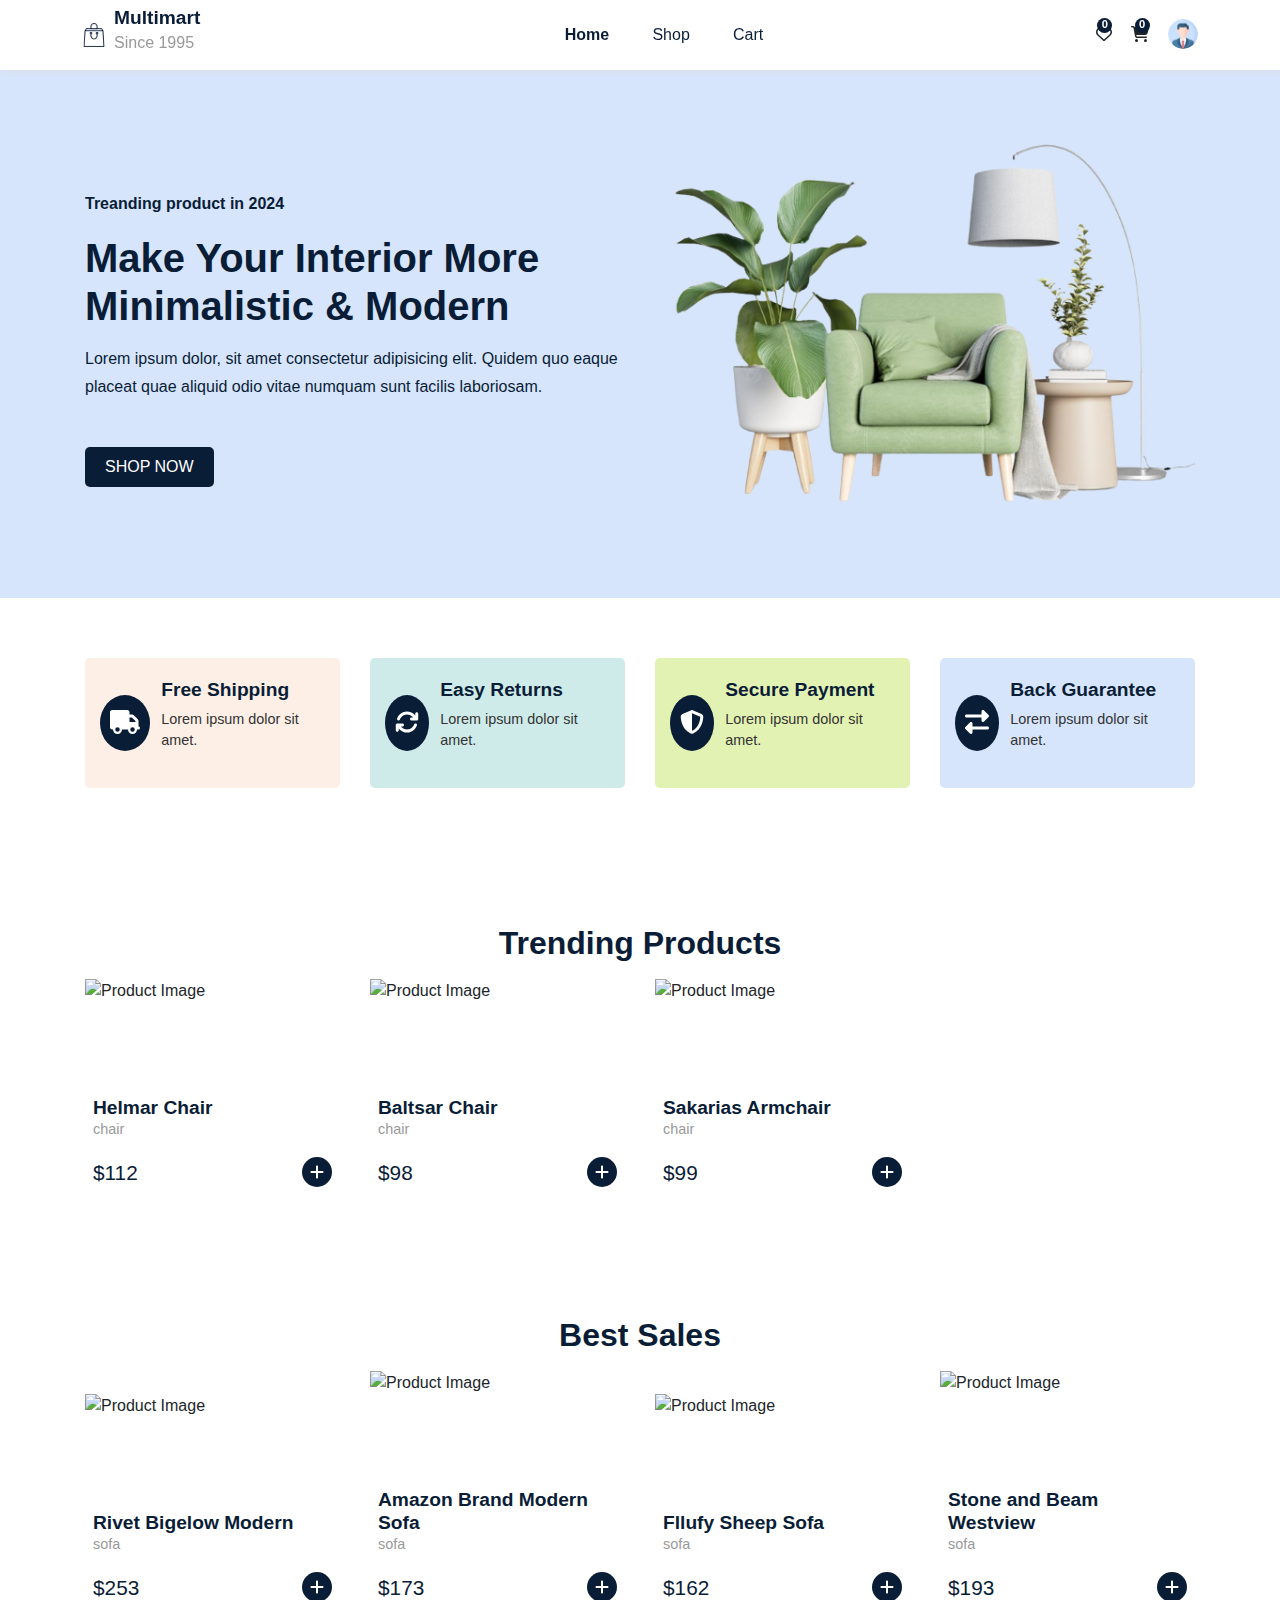
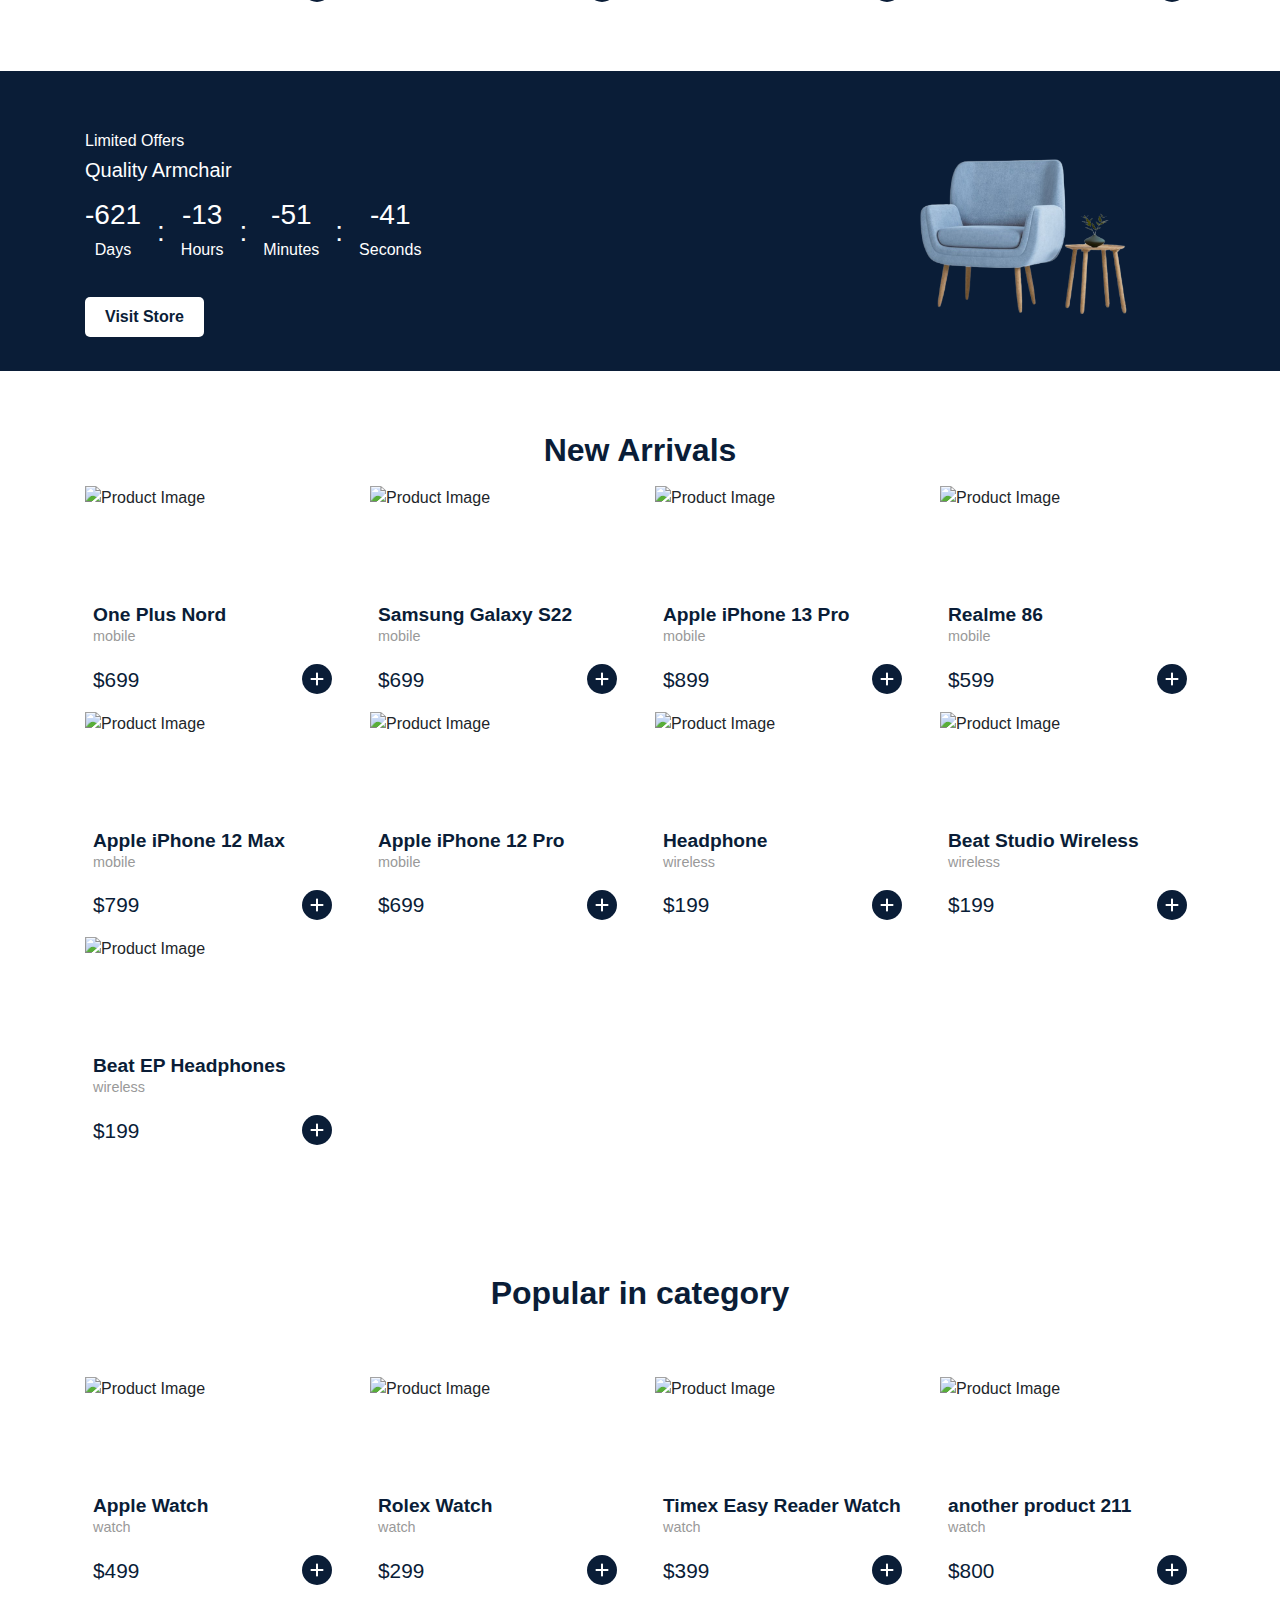
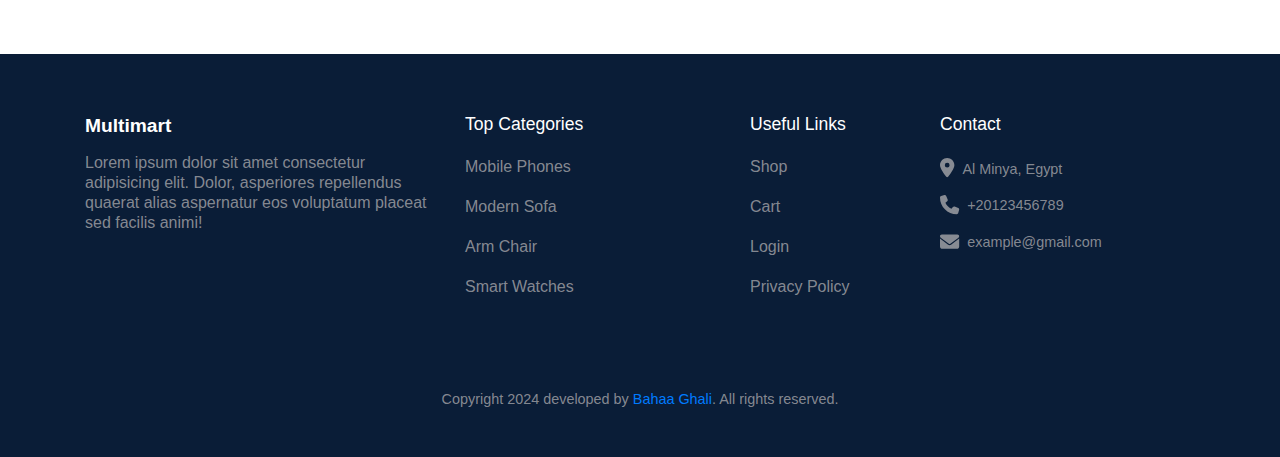
==== commit be41b897: "Enhace some styling" ====
--- a/index.html
+++ b/index.html
@@ -30,13 +30,13 @@
               <div class="navigation">
                 <ul class="menu__links slide-left">
                   <li class="nav__item">
-                    <a class="" href="./index.html">Home</a>
+                    <a class="nav_active" href="./index.html">Home</a>
                   </li>
                   <li class="nav__item">
                     <a class="" href="./shop.html">Shop</a>
                   </li>
                   <li class="nav__item">
-                    <a class="nav_active" href="./cart.html" aria-current="page"
+                    <a class="" href="./cart.html" aria-current="page"
                       >Cart</a
                     >
                   </li>
--- a/css/styles.css
+++ b/css/styles.css
@@ -378,13 +378,12 @@
   cursor: pointer;
   margin-bottom: 1rem;
 }
-.service__item span i {
-  font-size: 2.2rem;
+.service__item span {
+  font-size: 1.5rem;
   background: var(--primary-color);
   border-radius: 50%;
   padding: 10px;
   color: #fff;
-  font-weight: 400 !important;
 }
 .service__item h3 {
   color: var(--primary-color);
@@ -581,7 +580,7 @@
   font-weight: 600;
   margin-top: 30px;
 }
-.fav  {
+.fav {
   font-size: 1.4rem;
   color: var(--primary-color);
   cursor: pointer;
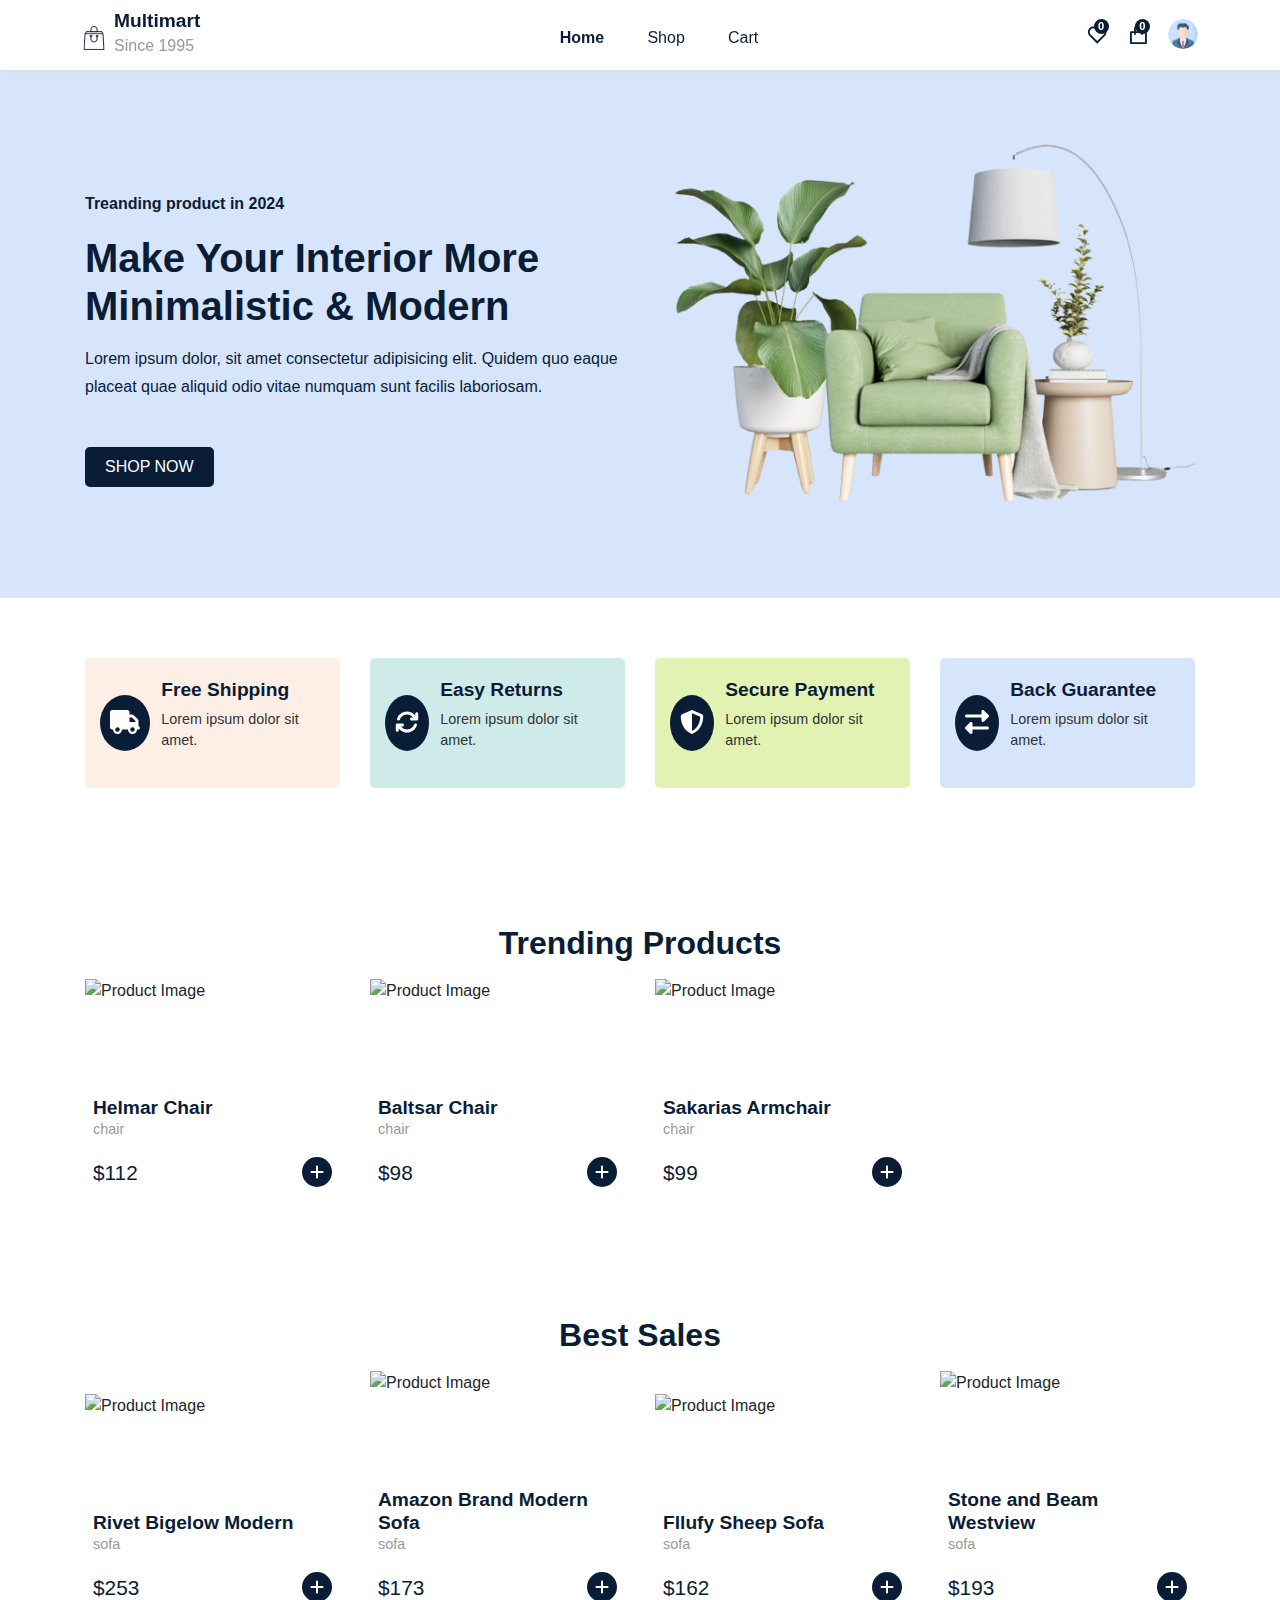
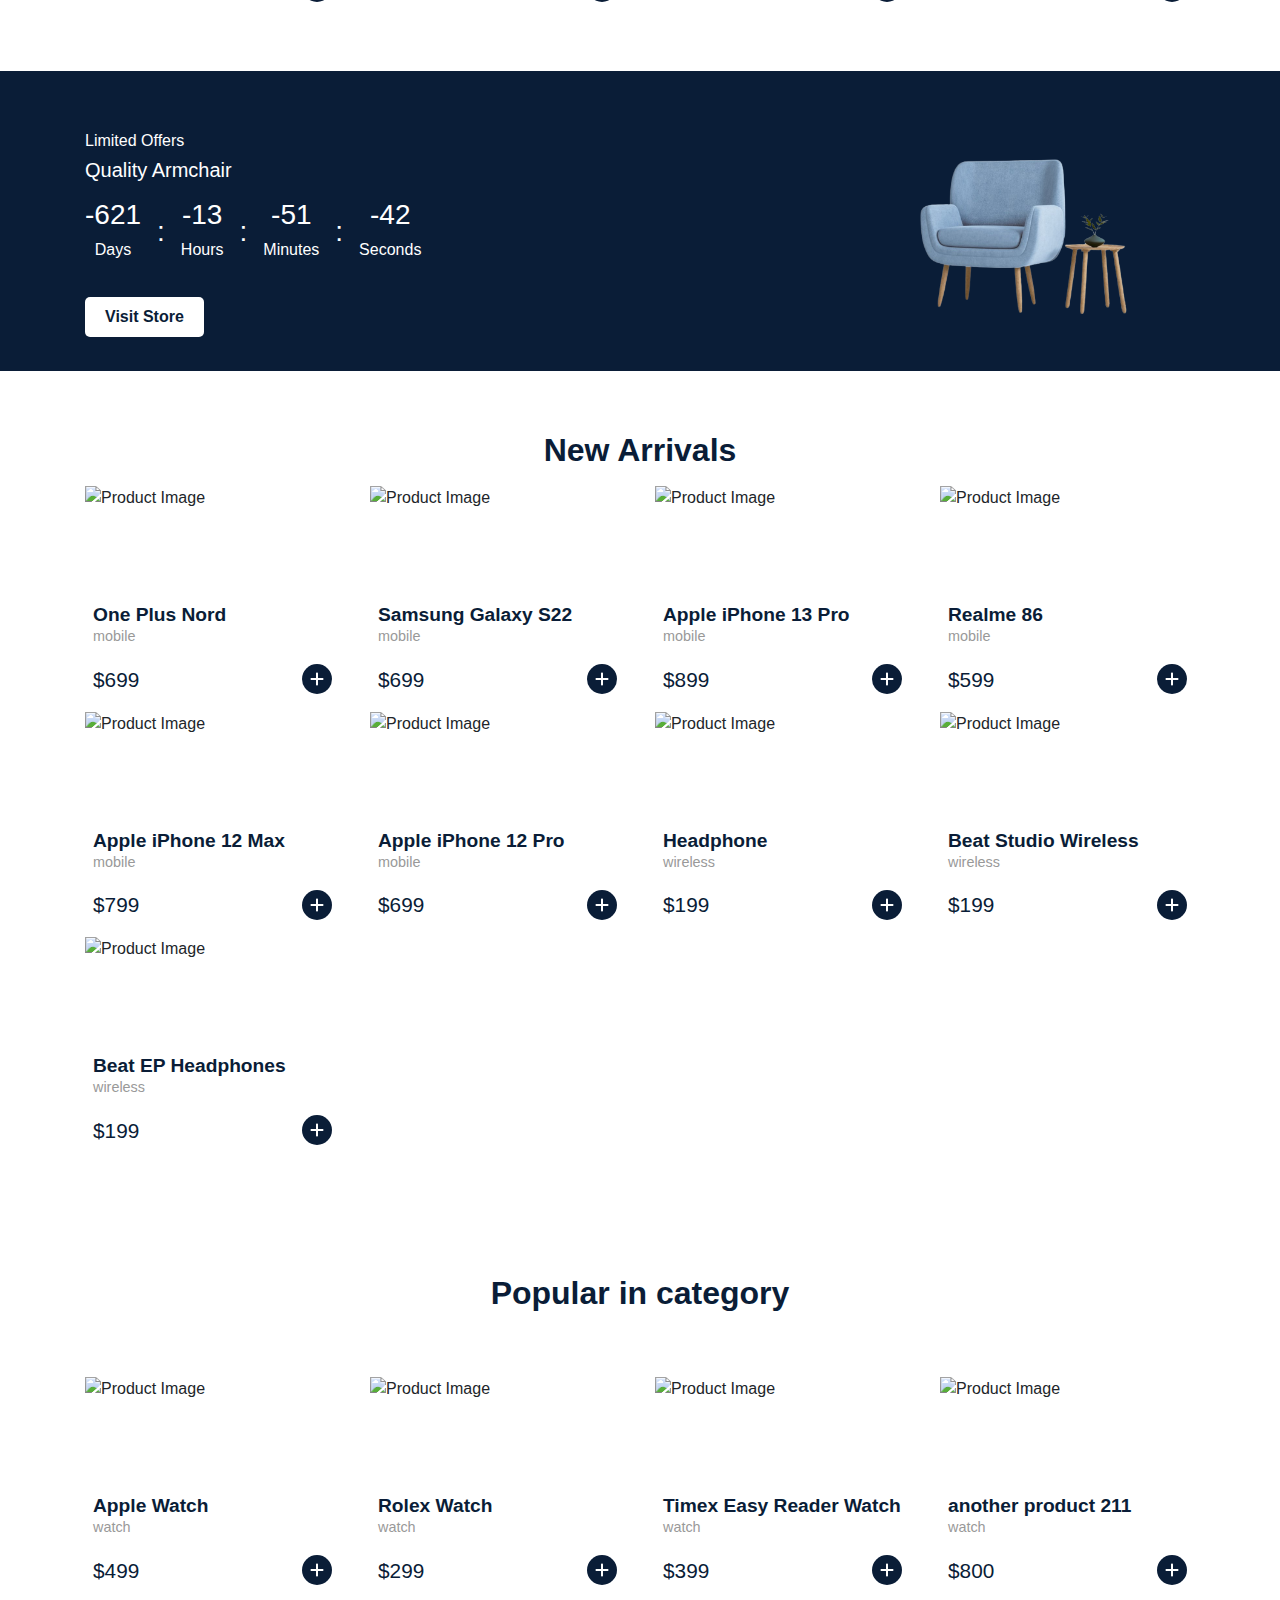
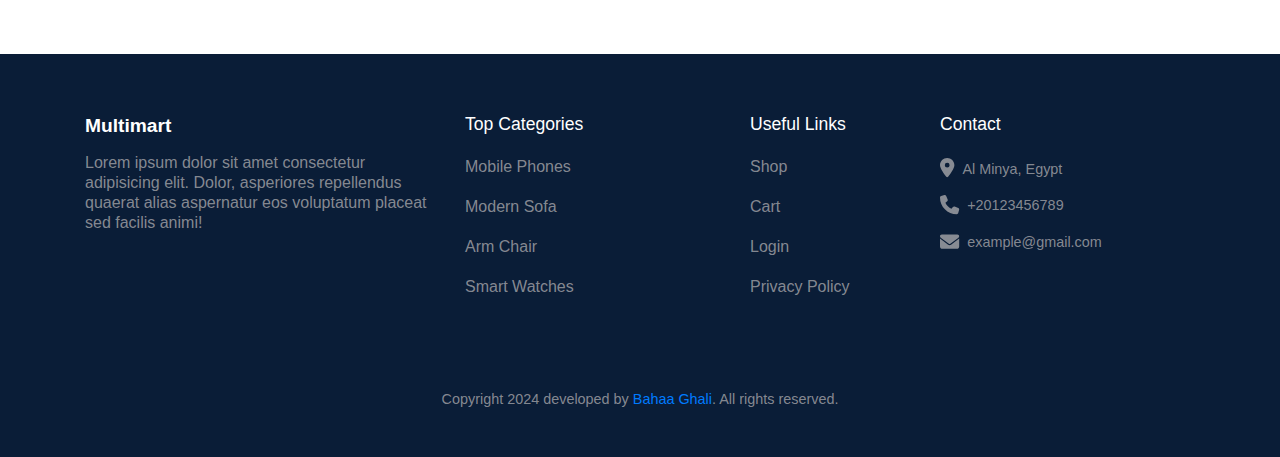
==== commit 369af771: "." ====
--- a/index.html
+++ b/index.html
@@ -28,7 +28,10 @@
                 >
               </div>
               <div class="navigation">
-                <ul class="menu__links slide-left">
+                <ul
+                  class="menu__links slide-left"
+                  onclick="(e) => {e.stopPropagation()}"
+                >
                   <li class="nav__item">
                     <a class="nav_active" href="./index.html">Home</a>
                   </li>
@@ -36,35 +39,24 @@
                     <a class="" href="./shop.html">Shop</a>
                   </li>
                   <li class="nav__item">
-                    <a class="" href="./cart.html" aria-current="page"
-                      >Cart</a
-                    >
+                    <a class="" href="./cart.html" aria-current="page">Cart</a>
                   </li>
                 </ul>
               </div>
               <div class="nav__icons">
                 <span class="fav__icon"
-                  ><i class="fa-regular fa-heart"></i
+                  ><i class="ri-heart-line"></i
                   ><span class="badge">0</span></span
                 ><span class="cart__icon"
-                  ><i class="fa-solid fa-cart-shopping"></i
+                  ><i class="ri-shopping-bag-line"></i
                   ><span class="badge">0</span></span
                 >
                 <div class="profile">
                   <img
                     class="profile__picture"
                     src="[data-uri]"
-                    alt="user image"
-                    style="transform: none"
+                    alt="Profile Picture"
                   />
-                  <div class="profile__actions">
-                    <div
-                      class="d-flex flex-column align-items-center justify-content-center"
-                    >
-                      <a class="text-dark" href="/signup">Sign up</a
-                      ><a class="text-dark" href="/login">Login</a>
-                    </div>
-                  </div>
                 </div>
                 <div class="mobile__menu">
                   <span><i class="ri-menu-line"></i></span>
--- a/css/styles.css
+++ b/css/styles.css
@@ -871,15 +871,16 @@
     transform: scaleX(0.9);
   }
 }
+
 @font-face {
   font-family: remixicon;
-  src: url(/assets/remixicon-64bb3a0f.eot?t=1590207869815);
-  src: url(/assets/remixicon-64bb3a0f.eot?t=1590207869815#iefix)
+  src: url(../assets/remixicon-64bb3a0f.eot?t=1590207869815);
+  src: url(../assets/remixicon-64bb3a0f.eot?t=1590207869815#iefix)
       format("embedded-opentype"),
-    url(/assets/remixicon-e61f0d10.woff2?t=1590207869815) format("woff2"),
-    url(/assets/remixicon-c2dacfbc.woff?t=1590207869815) format("woff"),
-    url(/assets/remixicon-0ac8bc3c.ttf?t=1590207869815) format("truetype"),
-    url(/assets/remixicon-a10268fe.svg?t=1590207869815#remixicon) format("svg");
+    url(../assets/remixicon-e61f0d10.woff2?t=1590207869815) format("woff2"),
+    url(../assets/remixicon-c2dacfbc.woff?t=1590207869815) format("woff"),
+    url(../assets/remixicon-0ac8bc3c.ttf?t=1590207869815) format("truetype"),
+    url(../assets/remixicon-a10268fe.svg?t=1590207869815#remixicon) format("svg");
   font-display: swap;
 }
 [class^="ri-"],
@@ -889,6 +890,7 @@
   -webkit-font-smoothing: antialiased;
   -moz-osx-font-smoothing: grayscale;
 }
+
 .ri-lg {
   font-size: 1.3333em;
   line-height: 0.75em;
